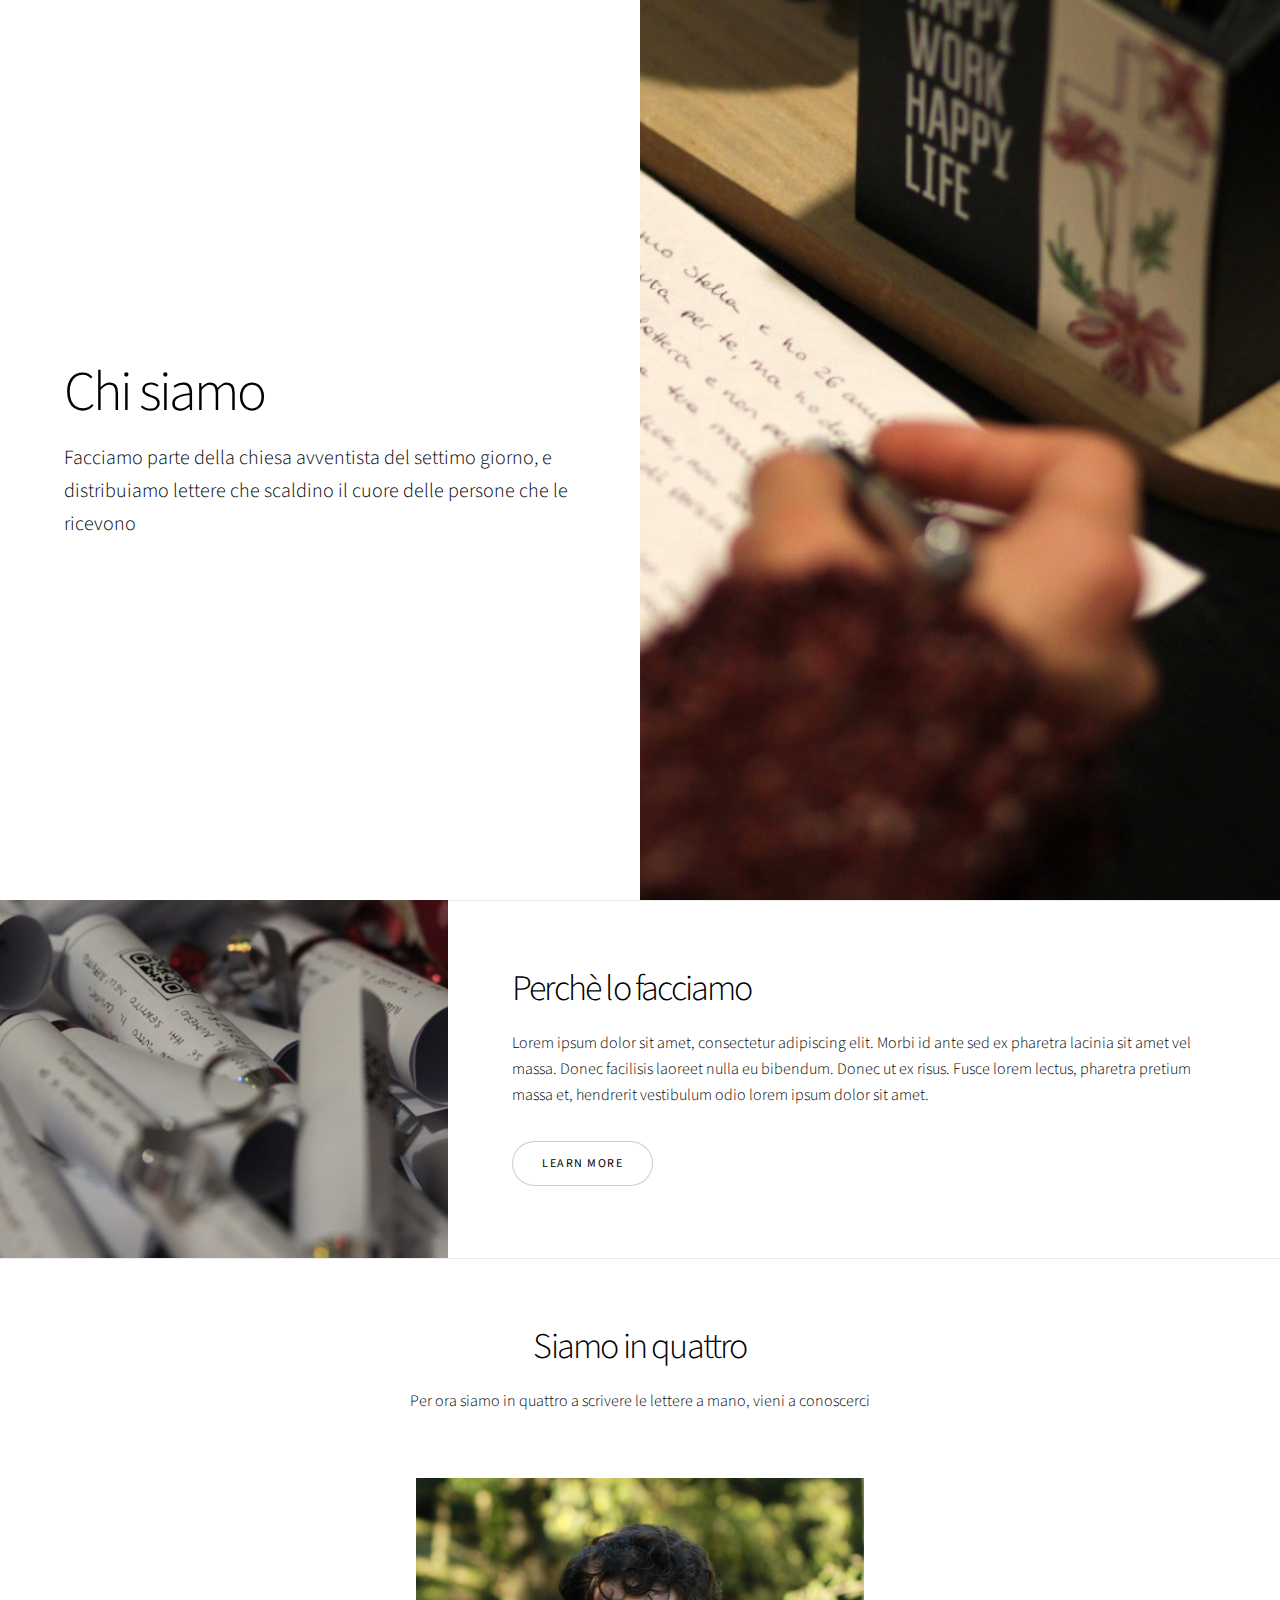
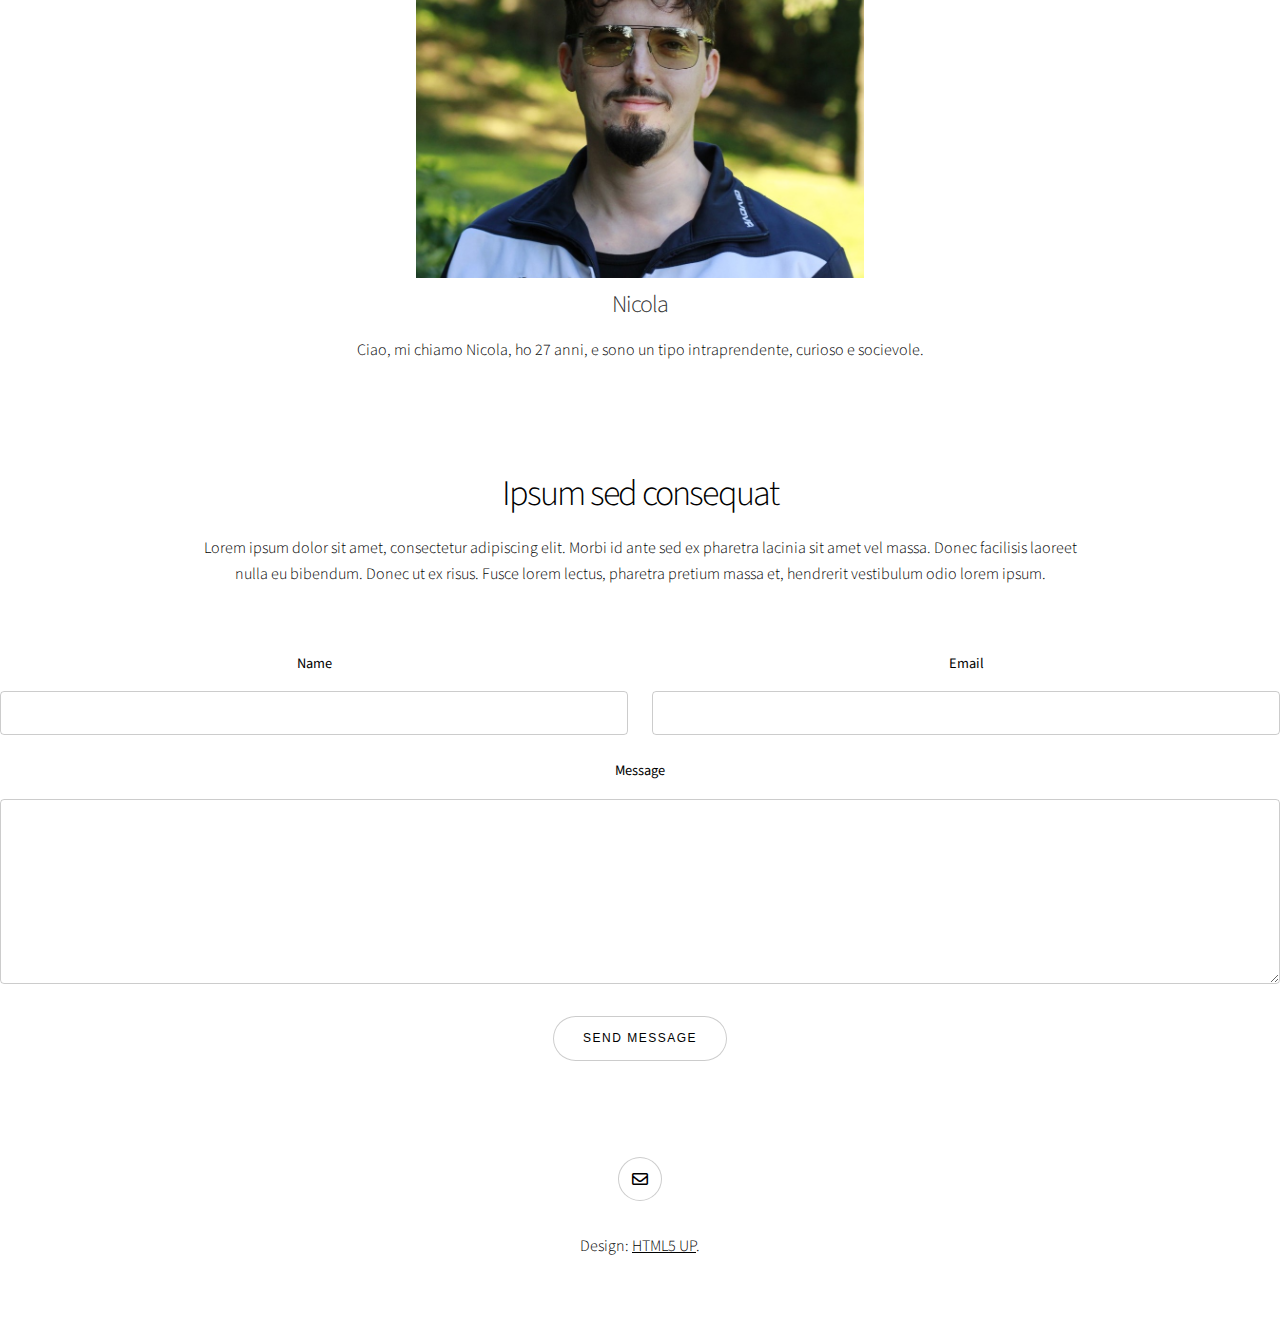
==== index.html @ 723c0fbf "Update index.html" ====
<!DOCTYPE HTML>
<!--
	Story by HTML5 UP
	html5up.net | @ajlkn
	Free for personal and commercial use under the CCA 3.0 license (html5up.net/license)
-->
<html>
	<head>
		<title>Story by HTML5 UP</title>
		<meta charset="utf-8" />
		<meta name="viewport" content="width=device-width, initial-scale=1, user-scalable=no" />
		<link rel="stylesheet" href="assets/css/main.css" />
		<noscript><link rel="stylesheet" href="assets/css/noscript.css" /></noscript>
	</head>
	<body class="is-preload">

		<!-- Wrapper -->
			<div id="wrapper" class="divided">

				<!-- One -->
					<section class="banner style1 orient-left content-align-left image-position-right fullscreen onload-image-fade-in onload-content-fade-right">
						<div class="content">
							<h1>Chi siamo&nbsp;</h1>
							<p class="major">Facciamo parte della chiesa avventista del settimo giorno, e distribuiamo lettere che scaldino il&nbsp;cuore delle persone che le ricevono&nbsp; &nbsp; &nbsp;</p>
							
						</div>
						<div class="image">
							<img src="images/banner.jpg" alt="" />
						</div>
					</section>

				<!-- Two -->
					<section class="spotlight style1 orient-right content-align-left image-position-center onscroll-image-fade-in" id="first">
						<div class="content">
							<h2>Perchè lo facciamo</h2>
							<p>Lorem ipsum dolor sit amet, consectetur adipiscing elit. Morbi id ante sed ex pharetra lacinia sit amet vel massa. Donec facilisis laoreet nulla eu bibendum. Donec ut ex risus. Fusce lorem lectus, pharetra pretium massa et, hendrerit vestibulum odio lorem ipsum dolor sit amet.</p>
							<ul class="actions stacked">
								<li><a href="#" class="button">Learn More</a></li>
							</ul>
						</div>
						<div class="image">
							<img src="images/spotlight01.jpg" alt="" />
						</div>
					</section>

				
				<!-- Five -->
					<section class="wrapper style1 align-center">
						<div class="inner">
							<h2>Siamo in quattro</h2>
							<p>Per ora siamo in quattro a scrivere le lettere a mano, vieni a conoscerci </p>
						</div>

						    <!-- Stile CSS -->
    <style>
        .slide img {
    width: 35%;       /* Occupa l'intera larghezza della slide */
    height: 400px;     /* Altezza fissa per tutte le immagini */
    object-fit: cover; /* Ritaglia l'immagine mantenendo le proporzioni */
    display: block;    /* Evita spazi indesiderati */
    margin: 0 auto;    /* Centra l'immagine */
}

        .slider-container {
            width: 100%;
            overflow: hidden;
            position: relative;
        }
        

        .slider {
            display: flex;
            transition: transform 1s ease-in-out;
        }

        .slide {
            min-width: 100%;
            box-sizing: border-box;
            text-align: center;
        }

        .slide img {
            max-width: 100%;
            height: auto;
        }

        .caption {
            padding: 10px;
        }
    </style>
</head>
<body>
    <!DOCTYPE html>
    <html lang="it">
    <head>
        <meta charset="UTF-8">
        <meta name="viewport" content="width=device-width, initial-scale=1.0">
        <title>Slider con Link</title>
        <!-- Stile CSS -->
        <style>
            .slider-container {
                width: 100%;
                overflow: hidden;
                position: relative;
            }
    
            .slider {
                display: flex;
                transition: transform 1s ease-in-out;
            }
    
            .slide {
                min-width: 100%;
                box-sizing: border-box;
                text-align: center;
            }
    
            .slide img {
                width: 35%;         /* Adatta l'immagine */
                height: 400px;      /* Altezza uniforme */
                object-fit: cover;  /* Ritaglia mantenendo proporzioni */
                display: block;
                margin: 0 auto;
            }
    
            .caption {
                padding: 10px;
            }
    
            .caption h3 a {
                text-decoration: none;
                color: #333; /* Colore del testo */
                transition: color 0.3s ease;
            }
    
            .caption h3 a:hover {
                color: #007BFF; /* Colore al passaggio del mouse */
            }
        </style>
    </head>
    <body>
        <!-- Slider Section -->
        <div class="slider-container">
            <div class="slider">
                <div class="slide">
                    <img src="images/nicola.jpg" alt="Nicola" />
                    <div class="caption">
                        <h3><a href="nicola.html">Nicola</a></h3>
                        <p>Ciao, mi chiamo Nicola, ho 27 anni, e sono un tipo intraprendente, curioso e socievole.</p>
                    </div>
                </div>
                <div class="slide">
                    <img src="images/donatella.jpg" alt="Donatella" />
                    <div class="caption">
                        <h3><a href="donatella.html">Donatella</a></h3>
                        <p>Mi chiamo Donatella, mi piace leggere, scrivere poesie, aiutare le persone, ascoltare...</p>
                    </div>
                </div>
                <div class="slide">
                    <img src="images/stella.jpg" alt="Stella" />
                    <div class="caption">
                        <h3><a href="stella.html">Stella</a></h3>
                        <p>Ciao, mi chiamo Stella. Ho 26 anni e mi piace dedicare il tempo libero ad attività manuali e creative come il lavoro all’uncinetto e talvolta la pittura.</p>
                    </div>
                </div>
                <div class="slide">
                    <img src="images/orazio.jpg" alt="Orazio" />
                    <div class="caption">
                        <h3><a href="orazio.html">Orazio</a></h3>
                        <p>Ciao, mi chiamo Orazio, felicemente sposato, ho tre figli e tre adorabili nipotine, mi piace la natura, passeggiare specialmente in montagna.</p>
                    </div>
                </div>
            </div>
        </div>
    
        <!-- Script JavaScript -->
        <script>
            let currentSlide = 0;
    
            function showSlides() {
                const slides = document.querySelectorAll(".slide");
                const slider = document.querySelector(".slider");
    
                currentSlide = (currentSlide + 1) % slides.length; // Vai alla slide successiva
                slider.style.transform = `translateX(-${currentSlide * 100}%)`;
            }
    
            setInterval(showSlides, 3000); // Cambia slide ogni 3 secondi
        </script>
    </body>
    </html>
    
				<!-- Six -->
					<section class="wrapper style1 align-center">
						<div class="inner">
							<h2>Ipsum sed consequat</h2>
							<p>Lorem ipsum dolor sit amet, consectetur adipiscing elit. Morbi id ante sed ex pharetra lacinia sit amet vel massa. Donec facilisis laoreet nulla eu bibendum. Donec ut ex risus. Fusce lorem lectus, pharetra pretium massa et, hendrerit vestibulum odio lorem ipsum.</p>
						</div>
					</section>

				<form id="contactForm">
    <div class="fields">
        <div class="field half">
            <label for="name">Name</label>
            <input type="text" name="name" id="name" required />
        </div>
        <div class="field half">
            <label for="email">Email</label>
            <input type="email" name="email" id="email" required />
        </div>
        <div class="field">
            <label for="message">Message</label>
            <textarea name="message" id="message" rows="6" required></textarea>
        </div>
    </div>
    <ul class="actions special">
        <li><button type="submit" class="button">Send Message</button></li>
    </ul>
</form>

<div id="responseMessage" style="margin-top: 15px; color: green;"></div>

<script>
    document.querySelector("#contactForm").addEventListener("submit", function(event) {
        event.preventDefault();
        const formData = new FormData(event.target);
        const responseDiv = document.querySelector("#responseMessage");

        fetch("https://script.google.com/macros/s/AKfycbzU9LM7ikgCJUDWmReIJTF2JFe4tj9aMtuCaLJ2SmFWfsxw42N6Mfn-aaVcebyq4VKc/exec", {
            method: "POST",
            body: JSON.stringify({
                name: formData.get("name"),
                email: formData.get("email"),
                message: formData.get("message")
            })
        })
        .then(response => {
            if (response.ok) {
                responseDiv.textContent = "Messaggio inviato con successo!";
                responseDiv.style.color = "green";
                event.target.reset(); // Resetta il modulo
            } else {
                responseDiv.textContent = "Errore durante l'invio, riprova.";
                responseDiv.style.color = "red";
            }
        })
        .catch(() => {
            responseDiv.textContent = "Errore durante l'invio, riprova.";
            responseDiv.style.color = "red";
        });
    });
</script>


				<!-- Footer -->
					<footer class="wrapper style1 align-center">
						<div class="inner">
							<ul class="icons">
								<li><a href="mailto:lettere@scrittoperte.org" class="icon style2 fa-envelope"><span class="label">Email</span></a></li>
							</ul>
							<p>Design: <a href="https://html5up.net">HTML5 UP</a>.</p>
						</div>
					</footer>

			</div>

		<!-- Scripts -->
			<script src="assets/js/jquery.min.js"></script>
			<script src="assets/js/jquery.scrollex.min.js"></script>
			<script src="assets/js/jquery.scrolly.min.js"></script>
			<script src="assets/js/browser.min.js"></script>
			<script src="assets/js/breakpoints.min.js"></script>
			<script src="assets/js/util.js"></script>
			<script src="assets/js/main.js"></script>

	</body>
</html>
---- assets/css/main.css ----
@import url(fontawesome-all.min.css);
@import url("https://fonts.googleapis.com/css?family=Source+Sans+Pro:300,300i,400,400i");

/*
	Story by HTML5 UP
	html5up.net | @ajlkn
	Free for personal and commercial use under the CCA 3.0 license (html5up.net/license)
*/

html, body, div, span, applet, object,
iframe, h1, h2, h3, h4, h5, h6, p, blockquote,
pre, a, abbr, acronym, address, big, cite,
code, del, dfn, em, img, ins, kbd, q, s, samp,
small, strike, strong, sub, sup, tt, var, b,
u, i, center, dl, dt, dd, ol, ul, li, fieldset,
form, label, legend, table, caption, tbody,
tfoot, thead, tr, th, td, article, aside,
canvas, details, embed, figure, figcaption,
footer, header, hgroup, menu, nav, output, ruby,
section, summary, time, mark, audio, video {
	margin: 0;
	padding: 0;
	border: 0;
	font-size: 100%;
	font: inherit;
	vertical-align: baseline;}

article, aside, details, figcaption, figure,
footer, header, hgroup, menu, nav, section {
	display: block;}

body {
	line-height: 1;
}

ol, ul {
	list-style: none;
}

blockquote, q {
	quotes: none;
}

	blockquote:before, blockquote:after, q:before, q:after {
		content: '';
		content: none;
	}

table {
	border-collapse: collapse;
	border-spacing: 0;
}

body {
	-webkit-text-size-adjust: none;
}

mark {
	background-color: transparent;
	color: inherit;
}

input::-moz-focus-inner {
	border: 0;
	padding: 0;
}

input, select, textarea {
	-moz-appearance: none;
	-webkit-appearance: none;
	-ms-appearance: none;
	appearance: none;
}

/* Basic */

	@-ms-viewport {
		width: device-width;
	}

	body {
		-ms-overflow-style: scrollbar;
	}

	@media screen and (max-width: 480px) {

		html, body {
			min-width: 320px;
		}

	}

	html {
		box-sizing: border-box;
	}

	*, *:before, *:after {
		box-sizing: inherit;
	}

	body {
		background: #ffffff;
	}

		body.is-preload *, body.is-preload *:before, body.is-preload *:after {
			-moz-animation: none !important;
			-webkit-animation: none !important;
			-ms-animation: none !important;
			animation: none !important;
			-moz-transition: none !important;
			-webkit-transition: none !important;
			-ms-transition: none !important;
			transition: none !important;
		}

/* Type */

	html {
		font-size: 18pt;
	}

		@media screen and (max-width: 1680px) {

			html {
				font-size: 14pt;
			}

		}

		@media screen and (max-width: 1280px) {

			html {
				font-size: 12pt;
			}

		}

		@media screen and (max-width: 736px) {

			html {
				font-size: 11pt;
			}

		}

		@media screen and (max-width: 360px) {

			html {
				font-size: 10pt;
			}

		}

	body {
		background-color: #ffffff;
		color: #000000;
	}

	body, input, select, textarea {
		font-family: "Source Sans Pro", Helvetica, sans-serif;
		font-size: 1rem;
		font-weight: 300;
		line-height: 1.65;
	}

	a {
		-moz-transition: color 0.2s ease-in-out;
		-webkit-transition: color 0.2s ease-in-out;
		-ms-transition: color 0.2s ease-in-out;
		transition: color 0.2s ease-in-out;
		text-decoration: underline;
	}

		a:hover {
			text-decoration: none;
		}

	strong, b {
		font-weight: 400;
	}

	em, i {
		font-style: italic;
	}

	p {
		margin: 0 0 2rem 0;
	}

		p.major {
			font-size: 1.25rem;
		}

	h1, h2, h3, h4, h5, h6 {
		font-weight: 300;
		line-height: 1.375;
		letter-spacing: -0.05em;
		margin: 0 0 1rem 0;
	}

		h1 a, h2 a, h3 a, h4 a, h5 a, h6 a {
			color: inherit;
			text-decoration: none;
		}

	h1 {
		font-size: 3.5rem;
		line-height: 1.2;
	}

	h2 {
		font-size: 2.25rem;
	}

	h3 {
		font-size: 1.5rem;
	}

	h4 {
		font-size: 1.1rem;
	}

	h5 {
		font-size: 0.9rem;
	}

	h6 {
		font-size: 0.7rem;
	}

	sub {
		font-size: 0.8rem;
		position: relative;
		top: 0.5rem;
	}

	sup {
		font-size: 0.8rem;
		position: relative;
		top: -0.5rem;
	}

	blockquote {
		border-left: solid 4px;
		font-style: italic;
		margin: 0 0 2rem 0;
		padding: 0.5rem 0 0.5rem 2rem;
	}

	code {
		border-radius: 4px;
		font-family: "Courier New", monospace;
		font-size: 0.9em;
		margin: 0 0.25rem;
		padding: 0.25rem 0.325rem;
	}

	pre {
		-webkit-overflow-scrolling: touch;
		font-family: "Courier New", monospace;
		font-size: 0.9em;
		margin: 0 0 2rem 0;
	}

		pre code {
			display: block;
			line-height: 1.5;
			padding: 0.75rem 1rem;
			overflow-x: auto;
		}

	hr {
		border: 0;
		border-bottom: solid 1px;
		margin: 2.5rem 0;
	}

		hr.major {
			margin: 3.5rem 0;
		}

	.align-left {
		text-align: left;
	}

	.align-center {
		text-align: center;
	}

	.align-right {
		text-align: right;
	}

	@media screen and (max-width: 736px) {

		p.major {
			font-size: 1.1rem;
		}

		h1 {
			font-size: 2.5rem;
		}

		h2 {
			font-size: 2rem;
		}

		h3 {
			font-size: 1.25rem;
		}

		h4 {
			font-size: 1rem;
		}

	}

	input, select, textarea {
		color: #000000;
	}

	a {
		color: #000000;
	}

		a:hover {
			color: #47D3E5;
		}

	strong, b {
		color: #000000;
	}

	h1, h2, h3, h4, h5, h6 {
		color: #000000;
	}

	blockquote {
		border-left-color: rgba(0, 0, 0, 0.2);
	}

	code {
		background: rgba(0, 0, 0, 0.05);
		border-color: rgba(0, 0, 0, 0.2);
	}

	hr {
		border-bottom-color: rgba(0, 0, 0, 0.2);
	}

/* Row */

	.row {
		display: flex;
		flex-wrap: wrap;
		box-sizing: border-box;
		align-items: stretch;
	}

		.row > * {
			box-sizing: border-box;
		}

		.row.gtr-uniform > * > :last-child {
			margin-bottom: 0;
		}

		.row.aln-left {
			justify-content: flex-start;
		}

		.row.aln-center {
			justify-content: center;
		}

		.row.aln-right {
			justify-content: flex-end;
		}

		.row.aln-top {
			align-items: flex-start;
		}

		.row.aln-middle {
			align-items: center;
		}

		.row.aln-bottom {
			align-items: flex-end;
		}

		.row > .imp {
			order: -1;
		}

		.row > .col-1 {
			width: 8.33333%;
		}

		.row > .off-1 {
			margin-left: 8.33333%;
		}

		.row > .col-2 {
			width: 16.66667%;
		}

		.row > .off-2 {
			margin-left: 16.66667%;
		}

		.row > .col-3 {
			width: 25%;
		}

		.row > .off-3 {
			margin-left: 25%;
		}

		.row > .col-4 {
			width: 33.33333%;
		}

		.row > .off-4 {
			margin-left: 33.33333%;
		}

		.row > .col-5 {
			width: 41.66667%;
		}

		.row > .off-5 {
			margin-left: 41.66667%;
		}

		.row > .col-6 {
			width: 50%;
		}

		.row > .off-6 {
			margin-left: 50%;
		}

		.row > .col-7 {
			width: 58.33333%;
		}

		.row > .off-7 {
			margin-left: 58.33333%;
		}

		.row > .col-8 {
			width: 66.66667%;
		}

		.row > .off-8 {
			margin-left: 66.66667%;
		}

		.row > .col-9 {
			width: 75%;
		}

		.row > .off-9 {
			margin-left: 75%;
		}

		.row > .col-10 {
			width: 83.33333%;
		}

		.row > .off-10 {
			margin-left: 83.33333%;
		}

		.row > .col-11 {
			width: 91.66667%;
		}

		.row > .off-11 {
			margin-left: 91.66667%;
		}

		.row > .col-12 {
			width: 100%;
		}

		.row > .off-12 {
			margin-left: 100%;
		}

		.row.gtr-0 {
			margin-top: 0;
			margin-left: 0rem;
		}

			.row.gtr-0 > * {
				padding: 0 0 0 0rem;
			}

			.row.gtr-0.gtr-uniform {
				margin-top: 0rem;
			}

				.row.gtr-0.gtr-uniform > * {
					padding-top: 0rem;
				}

		.row.gtr-25 {
			margin-top: 0;
			margin-left: -0.5rem;
		}

			.row.gtr-25 > * {
				padding: 0 0 0 0.5rem;
			}

			.row.gtr-25.gtr-uniform {
				margin-top: -0.5rem;
			}

				.row.gtr-25.gtr-uniform > * {
					padding-top: 0.5rem;
				}

		.row.gtr-50 {
			margin-top: 0;
			margin-left: -1rem;
		}

			.row.gtr-50 > * {
				padding: 0 0 0 1rem;
			}

			.row.gtr-50.gtr-uniform {
				margin-top: -1rem;
			}

				.row.gtr-50.gtr-uniform > * {
					padding-top: 1rem;
				}

		.row {
			margin-top: 0;
			margin-left: -2rem;
		}

			.row > * {
				padding: 0 0 0 2rem;
			}

			.row.gtr-uniform {
				margin-top: -2rem;
			}

				.row.gtr-uniform > * {
					padding-top: 2rem;
				}

		.row.gtr-150 {
			margin-top: 0;
			margin-left: -3rem;
		}

			.row.gtr-150 > * {
				padding: 0 0 0 3rem;
			}

			.row.gtr-150.gtr-uniform {
				margin-top: -3rem;
			}

				.row.gtr-150.gtr-uniform > * {
					padding-top: 3rem;
				}

		.row.gtr-200 {
			margin-top: 0;
			margin-left: -4rem;
		}

			.row.gtr-200 > * {
				padding: 0 0 0 4rem;
			}

			.row.gtr-200.gtr-uniform {
				margin-top: -4rem;
			}

				.row.gtr-200.gtr-uniform > * {
					padding-top: 4rem;
				}

		@media screen and (max-width: 1680px) {

			.row {
				display: flex;
				flex-wrap: wrap;
				box-sizing: border-box;
				align-items: stretch;
			}

				.row > * {
					box-sizing: border-box;
				}

				.row.gtr-uniform > * > :last-child {
					margin-bottom: 0;
				}

				.row.aln-left {
					justify-content: flex-start;
				}

				.row.aln-center {
					justify-content: center;
				}

				.row.aln-right {
					justify-content: flex-end;
				}

				.row.aln-top {
					align-items: flex-start;
				}

				.row.aln-middle {
					align-items: center;
				}

				.row.aln-bottom {
					align-items: flex-end;
				}

				.row > .imp-xlarge {
					order: -1;
				}

				.row > .col-1-xlarge {
					width: 8.33333%;
				}

				.row > .off-1-xlarge {
					margin-left: 8.33333%;
				}

				.row > .col-2-xlarge {
					width: 16.66667%;
				}

				.row > .off-2-xlarge {
					margin-left: 16.66667%;
				}

				.row > .col-3-xlarge {
					width: 25%;
				}

				.row > .off-3-xlarge {
					margin-left: 25%;
				}

				.row > .col-4-xlarge {
					width: 33.33333%;
				}

				.row > .off-4-xlarge {
					margin-left: 33.33333%;
				}

				.row > .col-5-xlarge {
					width: 41.66667%;
				}

				.row > .off-5-xlarge {
					margin-left: 41.66667%;
				}

				.row > .col-6-xlarge {
					width: 50%;
				}

				.row > .off-6-xlarge {
					margin-left: 50%;
				}

				.row > .col-7-xlarge {
					width: 58.33333%;
				}

				.row > .off-7-xlarge {
					margin-left: 58.33333%;
				}

				.row > .col-8-xlarge {
					width: 66.66667%;
				}

				.row > .off-8-xlarge {
					margin-left: 66.66667%;
				}

				.row > .col-9-xlarge {
					width: 75%;
				}

				.row > .off-9-xlarge {
					margin-left: 75%;
				}

				.row > .col-10-xlarge {
					width: 83.33333%;
				}

				.row > .off-10-xlarge {
					margin-left: 83.33333%;
				}

				.row > .col-11-xlarge {
					width: 91.66667%;
				}

				.row > .off-11-xlarge {
					margin-left: 91.66667%;
				}

				.row > .col-12-xlarge {
					width: 100%;
				}

				.row > .off-12-xlarge {
					margin-left: 100%;
				}

				.row.gtr-0 {
					margin-top: 0;
					margin-left: 0rem;
				}

					.row.gtr-0 > * {
						padding: 0 0 0 0rem;
					}

					.row.gtr-0.gtr-uniform {
						margin-top: 0rem;
					}

						.row.gtr-0.gtr-uniform > * {
							padding-top: 0rem;
						}

				.row.gtr-25 {
					margin-top: 0;
					margin-left: -0.5rem;
				}

					.row.gtr-25 > * {
						padding: 0 0 0 0.5rem;
					}

					.row.gtr-25.gtr-uniform {
						margin-top: -0.5rem;
					}

						.row.gtr-25.gtr-uniform > * {
							padding-top: 0.5rem;
						}

				.row.gtr-50 {
					margin-top: 0;
					margin-left: -1rem;
				}

					.row.gtr-50 > * {
						padding: 0 0 0 1rem;
					}

					.row.gtr-50.gtr-uniform {
						margin-top: -1rem;
					}

						.row.gtr-50.gtr-uniform > * {
							padding-top: 1rem;
						}

				.row {
					margin-top: 0;
					margin-left: -2rem;
				}

					.row > * {
						padding: 0 0 0 2rem;
					}

					.row.gtr-uniform {
						margin-top: -2rem;
					}

						.row.gtr-uniform > * {
							padding-top: 2rem;
						}

				.row.gtr-150 {
					margin-top: 0;
					margin-left: -3rem;
				}

					.row.gtr-150 > * {
						padding: 0 0 0 3rem;
					}

					.row.gtr-150.gtr-uniform {
						margin-top: -3rem;
					}

						.row.gtr-150.gtr-uniform > * {
							padding-top: 3rem;
						}

				.row.gtr-200 {
					margin-top: 0;
					margin-left: -4rem;
				}

					.row.gtr-200 > * {
						padding: 0 0 0 4rem;
					}

					.row.gtr-200.gtr-uniform {
						margin-top: -4rem;
					}

						.row.gtr-200.gtr-uniform > * {
							padding-top: 4rem;
						}

		}

		@media screen and (max-width: 1280px) {

			.row {
				display: flex;
				flex-wrap: wrap;
				box-sizing: border-box;
				align-items: stretch;
			}

				.row > * {
					box-sizing: border-box;
				}

				.row.gtr-uniform > * > :last-child {
					margin-bottom: 0;
				}

				.row.aln-left {
					justify-content: flex-start;
				}

				.row.aln-center {
					justify-content: center;
				}

				.row.aln-right {
					justify-content: flex-end;
				}

				.row.aln-top {
					align-items: flex-start;
				}

				.row.aln-middle {
					align-items: center;
				}

				.row.aln-bottom {
					align-items: flex-end;
				}

				.row > .imp-large {
					order: -1;
				}

				.row > .col-1-large {
					width: 8.33333%;
				}

				.row > .off-1-large {
					margin-left: 8.33333%;
				}

				.row > .col-2-large {
					width: 16.66667%;
				}

				.row > .off-2-large {
					margin-left: 16.66667%;
				}

				.row > .col-3-large {
					width: 25%;
				}

				.row > .off-3-large {
					margin-left: 25%;
				}

				.row > .col-4-large {
					width: 33.33333%;
				}

				.row > .off-4-large {
					margin-left: 33.33333%;
				}

				.row > .col-5-large {
					width: 41.66667%;
				}

				.row > .off-5-large {
					margin-left: 41.66667%;
				}

				.row > .col-6-large {
					width: 50%;
				}

				.row > .off-6-large {
					margin-left: 50%;
				}

				.row > .col-7-large {
					width: 58.33333%;
				}

				.row > .off-7-large {
					margin-left: 58.33333%;
				}

				.row > .col-8-large {
					width: 66.66667%;
				}

				.row > .off-8-large {
					margin-left: 66.66667%;
				}

				.row > .col-9-large {
					width: 75%;
				}

				.row > .off-9-large {
					margin-left: 75%;
				}

				.row > .col-10-large {
					width: 83.33333%;
				}

				.row > .off-10-large {
					margin-left: 83.33333%;
				}

				.row > .col-11-large {
					width: 91.66667%;
				}

				.row > .off-11-large {
					margin-left: 91.66667%;
				}

				.row > .col-12-large {
					width: 100%;
				}

				.row > .off-12-large {
					margin-left: 100%;
				}

				.row.gtr-0 {
					margin-top: 0;
					margin-left: 0rem;
				}

					.row.gtr-0 > * {
						padding: 0 0 0 0rem;
					}

					.row.gtr-0.gtr-uniform {
						margin-top: 0rem;
					}

						.row.gtr-0.gtr-uniform > * {
							padding-top: 0rem;
						}

				.row.gtr-25 {
					margin-top: 0;
					margin-left: -0.5rem;
				}

					.row.gtr-25 > * {
						padding: 0 0 0 0.5rem;
					}

					.row.gtr-25.gtr-uniform {
						margin-top: -0.5rem;
					}

						.row.gtr-25.gtr-uniform > * {
							padding-top: 0.5rem;
						}

				.row.gtr-50 {
					margin-top: 0;
					margin-left: -1rem;
				}

					.row.gtr-50 > * {
						padding: 0 0 0 1rem;
					}

					.row.gtr-50.gtr-uniform {
						margin-top: -1rem;
					}

						.row.gtr-50.gtr-uniform > * {
							padding-top: 1rem;
						}

				.row {
					margin-top: 0;
					margin-left: -2rem;
				}

					.row > * {
						padding: 0 0 0 2rem;
					}

					.row.gtr-uniform {
						margin-top: -2rem;
					}

						.row.gtr-uniform > * {
							padding-top: 2rem;
						}

				.row.gtr-150 {
					margin-top: 0;
					margin-left: -3rem;
				}

					.row.gtr-150 > * {
						padding: 0 0 0 3rem;
					}

					.row.gtr-150.gtr-uniform {
						margin-top: -3rem;
					}

						.row.gtr-150.gtr-uniform > * {
							padding-top: 3rem;
						}

				.row.gtr-200 {
					margin-top: 0;
					margin-left: -4rem;
				}

					.row.gtr-200 > * {
						padding: 0 0 0 4rem;
					}

					.row.gtr-200.gtr-uniform {
						margin-top: -4rem;
					}

						.row.gtr-200.gtr-uniform > * {
							padding-top: 4rem;
						}

		}

		@media screen and (max-width: 980px) {

			.row {
				display: flex;
				flex-wrap: wrap;
				box-sizing: border-box;
				align-items: stretch;
			}

				.row > * {
					box-sizing: border-box;
				}

				.row.gtr-uniform > * > :last-child {
					margin-bottom: 0;
				}

				.row.aln-left {
					justify-content: flex-start;
				}

				.row.aln-center {
					justify-content: center;
				}

				.row.aln-right {
					justify-content: flex-end;
				}

				.row.aln-top {
					align-items: flex-start;
				}

				.row.aln-middle {
					align-items: center;
				}

				.row.aln-bottom {
					align-items: flex-end;
				}

				.row > .imp-medium {
					order: -1;
				}

				.row > .col-1-medium {
					width: 8.33333%;
				}

				.row > .off-1-medium {
					margin-left: 8.33333%;
				}

				.row > .col-2-medium {
					width: 16.66667%;
				}

				.row > .off-2-medium {
					margin-left: 16.66667%;
				}

				.row > .col-3-medium {
					width: 25%;
				}

				.row > .off-3-medium {
					margin-left: 25%;
				}

				.row > .col-4-medium {
					width: 33.33333%;
				}

				.row > .off-4-medium {
					margin-left: 33.33333%;
				}

				.row > .col-5-medium {
					width: 41.66667%;
				}

				.row > .off-5-medium {
					margin-left: 41.66667%;
				}

				.row > .col-6-medium {
					width: 50%;
				}

				.row > .off-6-medium {
					margin-left: 50%;
				}

				.row > .col-7-medium {
					width: 58.33333%;
				}

				.row > .off-7-medium {
					margin-left: 58.33333%;
				}

				.row > .col-8-medium {
					width: 66.66667%;
				}

				.row > .off-8-medium {
					margin-left: 66.66667%;
				}

				.row > .col-9-medium {
					width: 75%;
				}

				.row > .off-9-medium {
					margin-left: 75%;
				}

				.row > .col-10-medium {
					width: 83.33333%;
				}

				.row > .off-10-medium {
					margin-left: 83.33333%;
				}

				.row > .col-11-medium {
					width: 91.66667%;
				}

				.row > .off-11-medium {
					margin-left: 91.66667%;
				}

				.row > .col-12-medium {
					width: 100%;
				}

				.row > .off-12-medium {
					margin-left: 100%;
				}

				.row.gtr-0 {
					margin-top: 0;
					margin-left: 0rem;
				}

					.row.gtr-0 > * {
						padding: 0 0 0 0rem;
					}

					.row.gtr-0.gtr-uniform {
						margin-top: 0rem;
					}

						.row.gtr-0.gtr-uniform > * {
							padding-top: 0rem;
						}

				.row.gtr-25 {
					margin-top: 0;
					margin-left: -0.5rem;
				}

					.row.gtr-25 > * {
						padding: 0 0 0 0.5rem;
					}

					.row.gtr-25.gtr-uniform {
						margin-top: -0.5rem;
					}

						.row.gtr-25.gtr-uniform > * {
							padding-top: 0.5rem;
						}

				.row.gtr-50 {
					margin-top: 0;
					margin-left: -1rem;
				}

					.row.gtr-50 > * {
						padding: 0 0 0 1rem;
					}

					.row.gtr-50.gtr-uniform {
						margin-top: -1rem;
					}

						.row.gtr-50.gtr-uniform > * {
							padding-top: 1rem;
						}

				.row {
					margin-top: 0;
					margin-left: -2rem;
				}

					.row > * {
						padding: 0 0 0 2rem;
					}

					.row.gtr-uniform {
						margin-top: -2rem;
					}

						.row.gtr-uniform > * {
							padding-top: 2rem;
						}

				.row.gtr-150 {
					margin-top: 0;
					margin-left: -3rem;
				}

					.row.gtr-150 > * {
						padding: 0 0 0 3rem;
					}

					.row.gtr-150.gtr-uniform {
						margin-top: -3rem;
					}

						.row.gtr-150.gtr-uniform > * {
							padding-top: 3rem;
						}

				.row.gtr-200 {
					margin-top: 0;
					margin-left: -4rem;
				}

					.row.gtr-200 > * {
						padding: 0 0 0 4rem;
					}

					.row.gtr-200.gtr-uniform {
						margin-top: -4rem;
					}

						.row.gtr-200.gtr-uniform > * {
							padding-top: 4rem;
						}

		}

		@media screen and (max-width: 736px) {

			.row {
				display: flex;
				flex-wrap: wrap;
				box-sizing: border-box;
				align-items: stretch;
			}

				.row > * {
					box-sizing: border-box;
				}

				.row.gtr-uniform > * > :last-child {
					margin-bottom: 0;
				}

				.row.aln-left {
					justify-content: flex-start;
				}

				.row.aln-center {
					justify-content: center;
				}

				.row.aln-right {
					justify-content: flex-end;
				}

				.row.aln-top {
					align-items: flex-start;
				}

				.row.aln-middle {
					align-items: center;
				}

				.row.aln-bottom {
					align-items: flex-end;
				}

				.row > .imp-small {
					order: -1;
				}

				.row > .col-1-small {
					width: 8.33333%;
				}

				.row > .off-1-small {
					margin-left: 8.33333%;
				}

				.row > .col-2-small {
					width: 16.66667%;
				}

				.row > .off-2-small {
					margin-left: 16.66667%;
				}

				.row > .col-3-small {
					width: 25%;
				}

				.row > .off-3-small {
					margin-left: 25%;
				}

				.row > .col-4-small {
					width: 33.33333%;
				}

				.row > .off-4-small {
					margin-left: 33.33333%;
				}

				.row > .col-5-small {
					width: 41.66667%;
				}

				.row > .off-5-small {
					margin-left: 41.66667%;
				}

				.row > .col-6-small {
					width: 50%;
				}

				.row > .off-6-small {
					margin-left: 50%;
				}

				.row > .col-7-small {
					width: 58.33333%;
				}

				.row > .off-7-small {
					margin-left: 58.33333%;
				}

				.row > .col-8-small {
					width: 66.66667%;
				}

				.row > .off-8-small {
					margin-left: 66.66667%;
				}

				.row > .col-9-small {
					width: 75%;
				}

				.row > .off-9-small {
					margin-left: 75%;
				}

				.row > .col-10-small {
					width: 83.33333%;
				}

				.row > .off-10-small {
					margin-left: 83.33333%;
				}

				.row > .col-11-small {
					width: 91.66667%;
				}

				.row > .off-11-small {
					margin-left: 91.66667%;
				}

				.row > .col-12-small {
					width: 100%;
				}

				.row > .off-12-small {
					margin-left: 100%;
				}

				.row.gtr-0 {
					margin-top: 0;
					margin-left: 0rem;
				}

					.row.gtr-0 > * {
						padding: 0 0 0 0rem;
					}

					.row.gtr-0.gtr-uniform {
						margin-top: 0rem;
					}

						.row.gtr-0.gtr-uniform > * {
							padding-top: 0rem;
						}

				.row.gtr-25 {
					margin-top: 0;
					margin-left: -0.5rem;
				}

					.row.gtr-25 > * {
						padding: 0 0 0 0.5rem;
					}

					.row.gtr-25.gtr-uniform {
						margin-top: -0.5rem;
					}

						.row.gtr-25.gtr-uniform > * {
							padding-top: 0.5rem;
						}

				.row.gtr-50 {
					margin-top: 0;
					margin-left: -1rem;
				}

					.row.gtr-50 > * {
						padding: 0 0 0 1rem;
					}

					.row.gtr-50.gtr-uniform {
						margin-top: -1rem;
					}

						.row.gtr-50.gtr-uniform > * {
							padding-top: 1rem;
						}

				.row {
					margin-top: 0;
					margin-left: -2rem;
				}

					.row > * {
						padding: 0 0 0 2rem;
					}

					.row.gtr-uniform {
						margin-top: -2rem;
					}

						.row.gtr-uniform > * {
							padding-top: 2rem;
						}

				.row.gtr-150 {
					margin-top: 0;
					margin-left: -3rem;
				}

					.row.gtr-150 > * {
						padding: 0 0 0 3rem;
					}

					.row.gtr-150.gtr-uniform {
						margin-top: -3rem;
					}

						.row.gtr-150.gtr-uniform > * {
							padding-top: 3rem;
						}

				.row.gtr-200 {
					margin-top: 0;
					margin-left: -4rem;
				}

					.row.gtr-200 > * {
						padding: 0 0 0 4rem;
					}

					.row.gtr-200.gtr-uniform {
						margin-top: -4rem;
					}

						.row.gtr-200.gtr-uniform > * {
							padding-top: 4rem;
						}

		}

		@media screen and (max-width: 480px) {

			.row {
				display: flex;
				flex-wrap: wrap;
				box-sizing: border-box;
				align-items: stretch;
			}

				.row > * {
					box-sizing: border-box;
				}

				.row.gtr-uniform > * > :last-child {
					margin-bottom: 0;
				}

				.row.aln-left {
					justify-content: flex-start;
				}

				.row.aln-center {
					justify-content: center;
				}

				.row.aln-right {
					justify-content: flex-end;
				}

				.row.aln-top {
					align-items: flex-start;
				}

				.row.aln-middle {
					align-items: center;
				}

				.row.aln-bottom {
					align-items: flex-end;
				}

				.row > .imp-xsmall {
					order: -1;
				}

				.row > .col-1-xsmall {
					width: 8.33333%;
				}

				.row > .off-1-xsmall {
					margin-left: 8.33333%;
				}

				.row > .col-2-xsmall {
					width: 16.66667%;
				}

				.row > .off-2-xsmall {
					margin-left: 16.66667%;
				}

				.row > .col-3-xsmall {
					width: 25%;
				}

				.row > .off-3-xsmall {
					margin-left: 25%;
				}

				.row > .col-4-xsmall {
					width: 33.33333%;
				}

				.row > .off-4-xsmall {
					margin-left: 33.33333%;
				}

				.row > .col-5-xsmall {
					width: 41.66667%;
				}

				.row > .off-5-xsmall {
					margin-left: 41.66667%;
				}

				.row > .col-6-xsmall {
					width: 50%;
				}

				.row > .off-6-xsmall {
					margin-left: 50%;
				}

				.row > .col-7-xsmall {
					width: 58.33333%;
				}

				.row > .off-7-xsmall {
					margin-left: 58.33333%;
				}

				.row > .col-8-xsmall {
					width: 66.66667%;
				}

				.row > .off-8-xsmall {
					margin-left: 66.66667%;
				}

				.row > .col-9-xsmall {
					width: 75%;
				}

				.row > .off-9-xsmall {
					margin-left: 75%;
				}

				.row > .col-10-xsmall {
					width: 83.33333%;
				}

				.row > .off-10-xsmall {
					margin-left: 83.33333%;
				}

				.row > .col-11-xsmall {
					width: 91.66667%;
				}

				.row > .off-11-xsmall {
					margin-left: 91.66667%;
				}

				.row > .col-12-xsmall {
					width: 100%;
				}

				.row > .off-12-xsmall {
					margin-left: 100%;
				}

				.row.gtr-0 {
					margin-top: 0;
					margin-left: 0rem;
				}

					.row.gtr-0 > * {
						padding: 0 0 0 0rem;
					}

					.row.gtr-0.gtr-uniform {
						margin-top: 0rem;
					}

						.row.gtr-0.gtr-uniform > * {
							padding-top: 0rem;
						}

				.row.gtr-25 {
					margin-top: 0;
					margin-left: -0.5rem;
				}

					.row.gtr-25 > * {
						padding: 0 0 0 0.5rem;
					}

					.row.gtr-25.gtr-uniform {
						margin-top: -0.5rem;
					}

						.row.gtr-25.gtr-uniform > * {
							padding-top: 0.5rem;
						}

				.row.gtr-50 {
					margin-top: 0;
					margin-left: -1rem;
				}

					.row.gtr-50 > * {
						padding: 0 0 0 1rem;
					}

					.row.gtr-50.gtr-uniform {
						margin-top: -1rem;
					}

						.row.gtr-50.gtr-uniform > * {
							padding-top: 1rem;
						}

				.row {
					margin-top: 0;
					margin-left: -2rem;
				}

					.row > * {
						padding: 0 0 0 2rem;
					}

					.row.gtr-uniform {
						margin-top: -2rem;
					}

						.row.gtr-uniform > * {
							padding-top: 2rem;
						}

				.row.gtr-150 {
					margin-top: 0;
					margin-left: -3rem;
				}

					.row.gtr-150 > * {
						padding: 0 0 0 3rem;
					}

					.row.gtr-150.gtr-uniform {
						margin-top: -3rem;
					}

						.row.gtr-150.gtr-uniform > * {
							padding-top: 3rem;
						}

				.row.gtr-200 {
					margin-top: 0;
					margin-left: -4rem;
				}

					.row.gtr-200 > * {
						padding: 0 0 0 4rem;
					}

					.row.gtr-200.gtr-uniform {
						margin-top: -4rem;
					}

						.row.gtr-200.gtr-uniform > * {
							padding-top: 4rem;
						}

		}

		@media screen and (max-width: 360px) {

			.row {
				display: flex;
				flex-wrap: wrap;
				box-sizing: border-box;
				align-items: stretch;
			}

				.row > * {
					box-sizing: border-box;
				}

				.row.gtr-uniform > * > :last-child {
					margin-bottom: 0;
				}

				.row.aln-left {
					justify-content: flex-start;
				}

				.row.aln-center {
					justify-content: center;
				}

				.row.aln-right {
					justify-content: flex-end;
				}

				.row.aln-top {
					align-items: flex-start;
				}

				.row.aln-middle {
					align-items: center;
				}

				.row.aln-bottom {
					align-items: flex-end;
				}

				.row > .imp-xxsmall {
					order: -1;
				}

				.row > .col-1-xxsmall {
					width: 8.33333%;
				}

				.row > .off-1-xxsmall {
					margin-left: 8.33333%;
				}

				.row > .col-2-xxsmall {
					width: 16.66667%;
				}

				.row > .off-2-xxsmall {
					margin-left: 16.66667%;
				}

				.row > .col-3-xxsmall {
					width: 25%;
				}

				.row > .off-3-xxsmall {
					margin-left: 25%;
				}

				.row > .col-4-xxsmall {
					width: 33.33333%;
				}

				.row > .off-4-xxsmall {
					margin-left: 33.33333%;
				}

				.row > .col-5-xxsmall {
					width: 41.66667%;
				}

				.row > .off-5-xxsmall {
					margin-left: 41.66667%;
				}

				.row > .col-6-xxsmall {
					width: 50%;
				}

				.row > .off-6-xxsmall {
					margin-left: 50%;
				}

				.row > .col-7-xxsmall {
					width: 58.33333%;
				}

				.row > .off-7-xxsmall {
					margin-left: 58.33333%;
				}

				.row > .col-8-xxsmall {
					width: 66.66667%;
				}

				.row > .off-8-xxsmall {
					margin-left: 66.66667%;
				}

				.row > .col-9-xxsmall {
					width: 75%;
				}

				.row > .off-9-xxsmall {
					margin-left: 75%;
				}

				.row > .col-10-xxsmall {
					width: 83.33333%;
				}

				.row > .off-10-xxsmall {
					margin-left: 83.33333%;
				}

				.row > .col-11-xxsmall {
					width: 91.66667%;
				}

				.row > .off-11-xxsmall {
					margin-left: 91.66667%;
				}

				.row > .col-12-xxsmall {
					width: 100%;
				}

				.row > .off-12-xxsmall {
					margin-left: 100%;
				}

				.row.gtr-0 {
					margin-top: 0;
					margin-left: 0rem;
				}

					.row.gtr-0 > * {
						padding: 0 0 0 0rem;
					}

					.row.gtr-0.gtr-uniform {
						margin-top: 0rem;
					}

						.row.gtr-0.gtr-uniform > * {
							padding-top: 0rem;
						}

				.row.gtr-25 {
					margin-top: 0;
					margin-left: -0.5rem;
				}

					.row.gtr-25 > * {
						padding: 0 0 0 0.5rem;
					}

					.row.gtr-25.gtr-uniform {
						margin-top: -0.5rem;
					}

						.row.gtr-25.gtr-uniform > * {
							padding-top: 0.5rem;
						}

				.row.gtr-50 {
					margin-top: 0;
					margin-left: -1rem;
				}

					.row.gtr-50 > * {
						padding: 0 0 0 1rem;
					}

					.row.gtr-50.gtr-uniform {
						margin-top: -1rem;
					}

						.row.gtr-50.gtr-uniform > * {
							padding-top: 1rem;
						}

				.row {
					margin-top: 0;
					margin-left: -2rem;
				}

					.row > * {
						padding: 0 0 0 2rem;
					}

					.row.gtr-uniform {
						margin-top: -2rem;
					}

						.row.gtr-uniform > * {
							padding-top: 2rem;
						}

				.row.gtr-150 {
					margin-top: 0;
					margin-left: -3rem;
				}

					.row.gtr-150 > * {
						padding: 0 0 0 3rem;
					}

					.row.gtr-150.gtr-uniform {
						margin-top: -3rem;
					}

						.row.gtr-150.gtr-uniform > * {
							padding-top: 3rem;
						}

				.row.gtr-200 {
					margin-top: 0;
					margin-left: -4rem;
				}

					.row.gtr-200 > * {
						padding: 0 0 0 4rem;
					}

					.row.gtr-200.gtr-uniform {
						margin-top: -4rem;
					}

						.row.gtr-200.gtr-uniform > * {
							padding-top: 4rem;
						}

		}

/* Box */

	.box {
		border-radius: 4px;
		border: solid 1px;
		margin-bottom: 2rem;
		padding: 1.5rem;
	}

		.box > :last-child,
		.box > :last-child > :last-child,
		.box > :last-child > :last-child > :last-child {
			margin-bottom: 0;
		}

		.box.alt {
			border: 0;
			border-radius: 0;
			padding: 0;
		}

	.box {
		border-color: rgba(0, 0, 0, 0.2);
	}

/* Button */

	input[type="submit"],
	input[type="reset"],
	input[type="button"],
	button,
	.button {
		-moz-appearance: none;
		-webkit-appearance: none;
		-ms-appearance: none;
		appearance: none;
		-moz-transition: background-color 0.2s ease-in-out, box-shadow 0.2s ease-in-out, color 0.2s ease-in-out;
		-webkit-transition: background-color 0.2s ease-in-out, box-shadow 0.2s ease-in-out, color 0.2s ease-in-out;
		-ms-transition: background-color 0.2s ease-in-out, box-shadow 0.2s ease-in-out, color 0.2s ease-in-out;
		transition: background-color 0.2s ease-in-out, box-shadow 0.2s ease-in-out, color 0.2s ease-in-out;
		border: 0;
		cursor: pointer;
		display: inline-block;
		font-weight: 400;
		letter-spacing: 0.125em;
		text-align: center;
		text-decoration: none;
		text-transform: uppercase;
		white-space: nowrap;
		font-size: 0.75rem;
		max-width: 20rem;
		height: 3.75em;
		line-height: 3.75em;
		border-radius: 3.75em;
		padding: 0 2.5em;
		text-overflow: ellipsis;
		overflow: hidden;
	}

		input[type="submit"].icon:before,
		input[type="reset"].icon:before,
		input[type="button"].icon:before,
		button.icon:before,
		.button.icon:before {
			margin-right: 0.5rem;
		}

		input[type="submit"].fit,
		input[type="reset"].fit,
		input[type="button"].fit,
		button.fit,
		.button.fit {
			width: 100%;
		}

		input[type="submit"].small,
		input[type="reset"].small,
		input[type="button"].small,
		button.small,
		.button.small {
			font-size: 0.6rem;
			height: 3.325em;
			line-height: 3.325em;
			border-radius: 3.325em;
			padding: 0 2em;
		}

		input[type="submit"].large,
		input[type="reset"].large,
		input[type="button"].large,
		button.large,
		.button.large {
			font-size: 0.8rem;
			height: 4em;
			line-height: 4em;
			border-radius: 4em;
			padding: 0 3em;
		}

		input[type="submit"].wide,
		input[type="reset"].wide,
		input[type="button"].wide,
		button.wide,
		.button.wide {
			min-width: 14em;
		}

		input[type="submit"].disabled, input[type="submit"]:disabled,
		input[type="reset"].disabled,
		input[type="reset"]:disabled,
		input[type="button"].disabled,
		input[type="button"]:disabled,
		button.disabled,
		button:disabled,
		.button.disabled,
		.button:disabled {
			pointer-events: none;
			opacity: 0.25;
		}

	input[type="submit"],
	input[type="reset"],
	input[type="button"],
	button,
	.button {
		background-color: transparent;
		box-shadow: inset 0 0 0 1px rgba(0, 0, 0, 0.2);
		color: #000000 !important;
	}

		input[type="submit"]:hover,
		input[type="reset"]:hover,
		input[type="button"]:hover,
		button:hover,
		.button:hover {
			box-shadow: inset 0 0 0 1px #47D3E5;
			color: #47D3E5 !important;
		}

		input[type="submit"]:active,
		input[type="reset"]:active,
		input[type="button"]:active,
		button:active,
		.button:active {
			background-color: rgba(71, 211, 229, 0.2);
			box-shadow: inset 0 0 0 1px #47D3E5;
			color: #47D3E5 !important;
		}

		input[type="submit"].primary,
		input[type="reset"].primary,
		input[type="button"].primary,
		button.primary,
		.button.primary {
			background-color: #000000;
			box-shadow: none;
			color: #ffffff !important;
		}

			input[type="submit"].primary:hover,
			input[type="reset"].primary:hover,
			input[type="button"].primary:hover,
			button.primary:hover,
			.button.primary:hover {
				background-color: #47D3E5;
			}

			input[type="submit"].primary:active,
			input[type="reset"].primary:active,
			input[type="button"].primary:active,
			button.primary:active,
			.button.primary:active {
				background-color: #1ebdd1;
			}

/* Form */

	form {
		margin: 0 0 2rem 0;
	}

		form > :last-child {
			margin-bottom: 0;
		}

		form > .fields {
			display: -moz-flex;
			display: -webkit-flex;
			display: -ms-flex;
			display: flex;
			-moz-flex-wrap: wrap;
			-webkit-flex-wrap: wrap;
			-ms-flex-wrap: wrap;
			flex-wrap: wrap;
			width: calc(100% + 3rem);
			margin: -1.5rem 0 2rem -1.5rem;
		}

			form > .fields > .field {
				-moz-flex-grow: 0;
				-webkit-flex-grow: 0;
				-ms-flex-grow: 0;
				flex-grow: 0;
				-moz-flex-shrink: 0;
				-webkit-flex-shrink: 0;
				-ms-flex-shrink: 0;
				flex-shrink: 0;
				padding: 1.5rem 0 0 1.5rem;
				width: calc(100% - 1.5rem);
			}

				form > .fields > .field.half {
					width: calc(50% - 0.75rem);
				}

				form > .fields > .field.third {
					width: calc(100%/3 - 0.5rem);
				}

				form > .fields > .field.quarter {
					width: calc(25% - 0.375rem);
				}

		@media screen and (max-width: 480px) {

			form > .fields {
				width: calc(100% + 3rem);
				margin: -1.5rem 0 2rem -1.5rem;
			}

				form > .fields > .field {
					padding: 1.5rem 0 0 1.5rem;
					width: calc(100% - 1.5rem);
				}

					form > .fields > .field.half {
						width: calc(100% - 1.5rem);
					}

					form > .fields > .field.third {
						width: calc(100% - 1.5rem);
					}

					form > .fields > .field.quarter {
						width: calc(100% - 1.5rem);
					}

		}

	label {
		display: block;
		font-size: 0.9rem;
		font-weight: 400;
		margin: 0 0 1rem 0;
	}

	input[type="text"],
	input[type="password"],
	input[type="email"],
	input[type="tel"],
	input[type="search"],
	input[type="url"],
	select,
	textarea {
		-moz-appearance: none;
		-webkit-appearance: none;
		-ms-appearance: none;
		appearance: none;
		background-color: transparent;
		border-radius: 4px;
		border: none;
		border: solid 1px;
		color: inherit;
		display: block;
		outline: 0;
		padding: 0 0.825rem;
		text-decoration: none;
		width: 100%;
	}

		input[type="text"]:invalid,
		input[type="password"]:invalid,
		input[type="email"]:invalid,
		input[type="tel"]:invalid,
		input[type="search"]:invalid,
		input[type="url"]:invalid,
		select:invalid,
		textarea:invalid {
			box-shadow: none;
		}

	select {
		background-size: 1.25rem;
		background-repeat: no-repeat;
		background-position: calc(100% - 1rem) center;
		height: 2.75rem;
		padding-right: 2.75rem;
		text-overflow: ellipsis;
	}

		select:focus::-ms-value {
			background-color: transparent;
		}

		select::-ms-expand {
			display: none;
		}

	input[type="text"],
	input[type="password"],
	input[type="email"],
	input[type="tel"],
	input[type="search"],
	input[type="url"],
	select {
		height: 2.75rem;
	}

	textarea {
		padding: 0.75rem 1rem;
	}

	input[type="checkbox"],
	input[type="radio"] {
		-moz-appearance: none;
		-webkit-appearance: none;
		-ms-appearance: none;
		appearance: none;
		display: block;
		float: left;
		margin-right: -2rem;
		opacity: 0;
		width: 1rem;
		z-index: -1;
	}

		input[type="checkbox"] + label,
		input[type="radio"] + label {
			text-decoration: none;
			-moz-user-select: none;
			-webkit-user-select: none;
			-ms-user-select: none;
			user-select: none;
			cursor: pointer;
			display: inline-block;
			font-size: 1rem;
			font-weight: 300;
			padding-left: 2.4rem;
			padding-right: 0.75rem;
			position: relative;
			margin-bottom: 0;
		}

			input[type="checkbox"] + label:before,
			input[type="radio"] + label:before {
				-moz-osx-font-smoothing: grayscale;
				-webkit-font-smoothing: antialiased;
				display: inline-block;
				font-style: normal;
				font-variant: normal;
				text-rendering: auto;
				line-height: 1;
				text-transform: none !important;
				font-family: 'Font Awesome 5 Free';
				font-weight: 900;
			}

			input[type="checkbox"] + label:before,
			input[type="radio"] + label:before {
				border-radius: 4px;
				border: solid 1px;
				content: '';
				display: inline-block;
				font-size: 0.8rem;
				height: 1.65rem;
				left: 0;
				line-height: 1.65rem;
				position: absolute;
				text-align: center;
				top: 0;
				width: 1.65rem;
			}

		input[type="checkbox"]:checked + label:before,
		input[type="radio"]:checked + label:before {
			content: '\f00c';
		}

	input[type="checkbox"] + label:before {
		border-radius: 4px;
	}

	input[type="radio"] + label:before {
		border-radius: 100%;
	}

	::-webkit-input-placeholder {
		opacity: 1.0;
	}

	:-moz-placeholder {
		opacity: 1.0;
	}

	::-moz-placeholder {
		opacity: 1.0;
	}

	:-ms-input-placeholder {
		opacity: 1.0;
	}

	label {
		color: #000000;
	}

	input[type="text"],
	input[type="password"],
	input[type="email"],
	input[type="tel"],
	input[type="search"],
	input[type="url"],
	select,
	textarea {
		border-color: rgba(0, 0, 0, 0.2);
	}

		input[type="text"]:focus,
		input[type="password"]:focus,
		input[type="email"]:focus,
		input[type="tel"]:focus,
		input[type="search"]:focus,
		input[type="url"]:focus,
		select:focus,
		textarea:focus {
			border-color: #47D3E5;
			box-shadow: 0 0 0 1px #47D3E5;
		}

	select {
		background-image: url("data:image/svg+xml;charset=utf8,%3Csvg xmlns='http://www.w3.org/2000/svg' width='40' height='40' preserveAspectRatio='none' viewBox='0 0 40 40'%3E%3Cpath d='M9.4,12.3l10.4,10.4l10.4-10.4c0.2-0.2,0.5-0.4,0.9-0.4c0.3,0,0.6,0.1,0.9,0.4l3.3,3.3c0.2,0.2,0.4,0.5,0.4,0.9 c0,0.4-0.1,0.6-0.4,0.9L20.7,31.9c-0.2,0.2-0.5,0.4-0.9,0.4c-0.3,0-0.6-0.1-0.9-0.4L4.3,17.3c-0.2-0.2-0.4-0.5-0.4-0.9 c0-0.4,0.1-0.6,0.4-0.9l3.3-3.3c0.2-0.2,0.5-0.4,0.9-0.4S9.1,12.1,9.4,12.3z' fill='rgba(0, 0, 0, 0.2)' /%3E%3C/svg%3E");
	}

		select option {
			color: #000000;
			background: #ffffff;
		}

	input[type="checkbox"] + label,
	input[type="radio"] + label {
		color: #000000;
	}

		input[type="checkbox"] + label:before,
		input[type="radio"] + label:before {
			border-color: rgba(0, 0, 0, 0.2);
		}

	input[type="checkbox"]:checked + label:before,
	input[type="radio"]:checked + label:before {
		background-color: #000000;
		border-color: #000000;
		color: #ffffff;
	}

	input[type="checkbox"]:focus + label:before,
	input[type="radio"]:focus + label:before {
		border-color: #47D3E5;
		box-shadow: 0 0 0 1px #47D3E5;
	}

	::-webkit-input-placeholder {
		color: rgba(0, 0, 0, 0.75) !important;
	}

	:-moz-placeholder {
		color: rgba(0, 0, 0, 0.75) !important;
	}

	::-moz-placeholder {
		color: rgba(0, 0, 0, 0.75) !important;
	}

	:-ms-input-placeholder {
		color: rgba(0, 0, 0, 0.75) !important;
	}

/* Icon */

	.icon {
		text-decoration: none;
		border-bottom: none;
		position: relative;
		text-align: center;
	}

		.icon:before {
			-moz-osx-font-smoothing: grayscale;
			-webkit-font-smoothing: antialiased;
			display: inline-block;
			font-style: normal;
			font-variant: normal;
			text-rendering: auto;
			line-height: 1;
			text-transform: none !important;
			font-family: 'Font Awesome 5 Free';
			font-weight: 400;
		}

		.icon > .label {
			display: none;
		}

		.icon:before {
			line-height: inherit;
		}

		.icon.solid:before {
			font-weight: 900;
		}

		.icon.brands:before {
			font-family: 'Font Awesome 5 Brands';
		}

		.icon.style2:before {
			border-radius: 2.75em;
			display: inline-block;
			height: 2.75em;
			line-height: 2.75em;
			width: 2.75em;
		}

		.icon.major {
			display: block;
			margin: 0 0 1rem 0;
		}

			.icon.major:before {
				font-size: 1.25rem;
			}

	a.icon.style2:before {
		-moz-transition: background-color 0.2s ease-in-out, box-shadow 0.2s ease-in-out, color 0.2s ease-in-out;
		-webkit-transition: background-color 0.2s ease-in-out, box-shadow 0.2s ease-in-out, color 0.2s ease-in-out;
		-ms-transition: background-color 0.2s ease-in-out, box-shadow 0.2s ease-in-out, color 0.2s ease-in-out;
		transition: background-color 0.2s ease-in-out, box-shadow 0.2s ease-in-out, color 0.2s ease-in-out;
	}

	.icon.style2:before {
		box-shadow: inset 0 0 0 1px rgba(0, 0, 0, 0.2);
	}

	a.icon.style2:hover:before {
		box-shadow: inset 0 0 0 1px #47D3E5;
		color: #47D3E5;
	}

	a.icon.style2:active:before {
		background-color: rgba(71, 211, 229, 0.1);
		box-shadow: inset 0 0 0 1px #47D3E5;
		color: #47D3E5;
	}

/* Image */

	.image {
		border: 0;
		border-radius: 4px;
		display: inline-block;
		position: relative;
	}

		.image img {
			display: block;
			border-radius: 4px;
		}

		.image.left, .image.right {
			width: 40%;
			max-width: 10rem;
		}

			.image.left img, .image.right img {
				width: 100%;
			}

		.image.left {
			float: left;
			margin: 0 1.5rem 1rem 0;
			top: 0.25rem;
		}

		.image.right {
			float: right;
			margin: 0 0 1rem 1.5rem;
			top: 0.25rem;
		}

		.image.fit {
			display: block;
			margin: 0 0 2rem 0;
			width: 100%;
		}

			.image.fit img {
				width: 100%;
			}

		.image.main {
			display: block;
			margin: 0 0 3rem 0;
			width: 100%;
		}

			.image.main img {
				width: 100%;
			}

/* List */

	ol {
		list-style: decimal;
		margin: 0 0 2rem 0;
		padding-left: 1.25rem;
	}

		ol li {
			padding-left: 0.25rem;
		}

	ul {
		list-style: disc;
		margin: 0 0 2rem 0;
		padding-left: 1rem;
	}

		ul li {
			padding-left: 0.5rem;
		}

		ul.alt {
			list-style: none;
			padding-left: 0;
		}

			ul.alt li {
				border-top: solid 1px;
				padding: 0.5rem 0;
			}

				ul.alt li:first-child {
					border-top: 0;
					padding-top: 0;
				}

	dl {
		margin: 0 0 2rem 0;
	}

		dl dt {
			display: block;
			font-weight: 400;
			margin: 0 0 1rem 0;
		}

		dl dd {
			margin-left: 2rem;
		}

		dl.style2 dt {
			width: 25%;
			float: left;
		}

		dl.style2 dd {
			width: 70%;
			float: left;
		}

		dl.style2:after {
			content: '';
			display: block;
			clear: both;
		}

	ul.alt li {
		border-top-color: rgba(0, 0, 0, 0.2);
	}

/* Actions */

	ul.actions {
		display: -moz-flex;
		display: -webkit-flex;
		display: -ms-flex;
		display: flex;
		cursor: default;
		list-style: none;
		margin-left: -1rem;
		padding-left: 0;
	}

		ul.actions li {
			padding: 0 0 0 1rem;
			vertical-align: middle;
		}

		ul.actions.special {
			-moz-justify-content: center;
			-webkit-justify-content: center;
			-ms-justify-content: center;
			justify-content: center;
			width: 100%;
			margin-left: 0;
		}

			ul.actions.special li:first-child {
				padding-left: 0;
			}

		ul.actions.stacked {
			-moz-flex-direction: column;
			-webkit-flex-direction: column;
			-ms-flex-direction: column;
			flex-direction: column;
			margin-left: 0;
		}

			ul.actions.stacked li {
				padding: 1.3rem 0 0 0;
			}

				ul.actions.stacked li:first-child {
					padding-top: 0;
				}

		ul.actions.fit {
			width: calc(100% + 1rem);
		}

			ul.actions.fit li {
				-moz-flex-grow: 1;
				-webkit-flex-grow: 1;
				-ms-flex-grow: 1;
				flex-grow: 1;
				-moz-flex-shrink: 1;
				-webkit-flex-shrink: 1;
				-ms-flex-shrink: 1;
				flex-shrink: 1;
				width: 100%;
			}

				ul.actions.fit li > * {
					width: 100%;
				}

			ul.actions.fit.stacked {
				width: 100%;
			}

		@media screen and (max-width: 480px) {

			ul.actions:not(.fixed) {
				-moz-flex-direction: column;
				-webkit-flex-direction: column;
				-ms-flex-direction: column;
				flex-direction: column;
				margin-left: 0;
				width: 100% !important;
			}

				ul.actions:not(.fixed) li {
					-moz-flex-grow: 1;
					-webkit-flex-grow: 1;
					-ms-flex-grow: 1;
					flex-grow: 1;
					-moz-flex-shrink: 1;
					-webkit-flex-shrink: 1;
					-ms-flex-shrink: 1;
					flex-shrink: 1;
					padding: 1rem 0 0 0;
					text-align: center;
					width: 100%;
				}

					ul.actions:not(.fixed) li > * {
						width: 100%;
					}

					ul.actions:not(.fixed) li:first-child {
						padding-top: 0;
					}

					ul.actions:not(.fixed) li input[type="submit"],
					ul.actions:not(.fixed) li input[type="reset"],
					ul.actions:not(.fixed) li input[type="button"],
					ul.actions:not(.fixed) li button,
					ul.actions:not(.fixed) li .button {
						width: 100%;
					}

						ul.actions:not(.fixed) li input[type="submit"].icon:before,
						ul.actions:not(.fixed) li input[type="reset"].icon:before,
						ul.actions:not(.fixed) li input[type="button"].icon:before,
						ul.actions:not(.fixed) li button.icon:before,
						ul.actions:not(.fixed) li .button.icon:before {
							margin-left: -0.5rem;
						}

		}

/* Icons */

	ul.icons {
		cursor: default;
		list-style: none;
		padding-left: 0;
	}

		ul.icons li {
			display: inline-block;
			padding: 0 0.75rem 0 0;
		}

			ul.icons li:last-child {
				padding-right: 0;
			}

/* Section/Article */

	section.special, article.special {
		text-align: center;
	}

	header p {
		position: relative;
		margin: -0.65rem 0 1.5rem 0;
		font-style: italic;
	}

	header h1 + p {
		font-size: 1.375rem;
	}

	header h2 + p {
		font-size: 1.25rem;
	}

	header h3 + p {
		font-size: 1.1rem;
	}

	header h4 + p,
	header h5 + p,
	header h6 + p {
		font-size: 0.9rem;
	}

	header p {
		color: rgba(0, 0, 0, 0.75);
	}

/* Table */

	.table-wrapper {
		-webkit-overflow-scrolling: touch;
		margin: 0 0 2rem 0;
		overflow-x: auto;
	}

		.table-wrapper > table {
			margin-bottom: 0;
		}

	table {
		margin: 0 0 2rem 0;
		width: 100%;
	}

		table tbody tr {
			border: solid 1px;
			border-left: 0;
			border-right: 0;
		}

		table td {
			padding: 0.75rem 0.75rem;
		}

		table th {
			font-size: 0.9rem;
			font-weight: 400;
			padding: 0 0.75rem 0.75rem 0.75rem;
			text-align: left;
		}

		table thead {
			border-bottom: solid 2px;
		}

		table tfoot {
			border-top: solid 2px;
		}

		table.alt {
			border-collapse: separate;
		}

			table.alt tbody tr td {
				border: solid 1px;
				border-left-width: 0;
				border-top-width: 0;
			}

				table.alt tbody tr td:first-child {
					border-left-width: 1px;
				}

			table.alt tbody tr:first-child td {
				border-top-width: 1px;
			}

			table.alt thead {
				border-bottom: 0;
			}

			table.alt tfoot {
				border-top: 0;
			}

		table.fixed {
			table-layout: fixed;
		}

	table tbody tr {
		border-color: rgba(0, 0, 0, 0.2);
	}

		table tbody tr:nth-child(2n + 1) {
			background-color: rgba(0, 0, 0, 0.05);
		}

		table tbody tr.alt {
			background-color: rgba(0, 0, 0, 0.05) !important;
		}

	table th {
		color: #000000;
	}

	table thead {
		border-bottom-color: rgba(0, 0, 0, 0.2);
	}

	table tfoot {
		border-top-color: rgba(0, 0, 0, 0.2);
	}

	table.alt tbody tr td {
		border-color: rgba(0, 0, 0, 0.2);
	}

	table.uniform tbody tr:nth-child(2n + 1) {
		background-color: transparent;
	}

/* Banner (transitions) */

	.banner.onload-content-fade-up .content {
		-moz-transition: opacity 0.75s ease-in-out, -moz-transform 0.75s ease-in-out;
		-webkit-transition: opacity 0.75s ease-in-out, -webkit-transform 0.75s ease-in-out;
		-ms-transition: opacity 0.75s ease-in-out, -ms-transform 0.75s ease-in-out;
		transition: opacity 0.75s ease-in-out, transform 0.75s ease-in-out;
	}

	body.is-preload .banner.onload-content-fade-up .content {
		-moz-transform: translateY(1rem);
		-webkit-transform: translateY(1rem);
		-ms-transform: translateY(1rem);
		transform: translateY(1rem);
		opacity: 0;
	}

	.banner.onload-content-fade-down .content {
		-moz-transition: opacity 0.75s ease-in-out, -moz-transform 0.75s ease-in-out;
		-webkit-transition: opacity 0.75s ease-in-out, -webkit-transform 0.75s ease-in-out;
		-ms-transition: opacity 0.75s ease-in-out, -ms-transform 0.75s ease-in-out;
		transition: opacity 0.75s ease-in-out, transform 0.75s ease-in-out;
	}

	body.is-preload .banner.onload-content-fade-down .content {
		-moz-transform: translateY(-1rem);
		-webkit-transform: translateY(-1rem);
		-ms-transform: translateY(-1rem);
		transform: translateY(-1rem);
		opacity: 0;
	}

	.banner.onload-content-fade-left .content {
		-moz-transition: opacity 0.75s ease-in-out, -moz-transform 0.75s ease-in-out;
		-webkit-transition: opacity 0.75s ease-in-out, -webkit-transform 0.75s ease-in-out;
		-ms-transition: opacity 0.75s ease-in-out, -ms-transform 0.75s ease-in-out;
		transition: opacity 0.75s ease-in-out, transform 0.75s ease-in-out;
	}

	body.is-preload .banner.onload-content-fade-left .content {
		-moz-transform: translateX(1rem);
		-webkit-transform: translateX(1rem);
		-ms-transform: translateX(1rem);
		transform: translateX(1rem);
		opacity: 0;
	}

	.banner.onload-content-fade-right .content {
		-moz-transition: opacity 0.75s ease-in-out, -moz-transform 0.75s ease-in-out;
		-webkit-transition: opacity 0.75s ease-in-out, -webkit-transform 0.75s ease-in-out;
		-ms-transition: opacity 0.75s ease-in-out, -ms-transform 0.75s ease-in-out;
		transition: opacity 0.75s ease-in-out, transform 0.75s ease-in-out;
	}

	body.is-preload .banner.onload-content-fade-right .content {
		-moz-transform: translateX(-1rem);
		-webkit-transform: translateX(-1rem);
		-ms-transform: translateX(-1rem);
		transform: translateX(-1rem);
		opacity: 0;
	}

	.banner.onload-content-fade-in .content {
		-moz-transition: opacity 0.75s ease-in-out;
		-webkit-transition: opacity 0.75s ease-in-out;
		-ms-transition: opacity 0.75s ease-in-out;
		transition: opacity 0.75s ease-in-out;
	}

	body.is-preload .banner.onload-content-fade-in .content {
		opacity: 0;
	}

	.banner.onload-image-fade-up .image {
		-moz-transition: opacity 0.75s ease-in-out, -moz-transform 0.75s ease-in-out;
		-webkit-transition: opacity 0.75s ease-in-out, -webkit-transform 0.75s ease-in-out;
		-ms-transition: opacity 0.75s ease-in-out, -ms-transform 0.75s ease-in-out;
		transition: opacity 0.75s ease-in-out, transform 0.75s ease-in-out;
	}

		.banner.onload-image-fade-up .image img {
			-moz-transition: opacity 0.75s ease-in-out;
			-webkit-transition: opacity 0.75s ease-in-out;
			-ms-transition: opacity 0.75s ease-in-out;
			transition: opacity 0.75s ease-in-out;
			-moz-transition-delay: 0.5625s;
			-webkit-transition-delay: 0.5625s;
			-ms-transition-delay: 0.5625s;
			transition-delay: 0.5625s;
		}

	body.is-preload .banner.onload-image-fade-up .image {
		-moz-transform: translateY(1rem);
		-webkit-transform: translateY(1rem);
		-ms-transform: translateY(1rem);
		transform: translateY(1rem);
		opacity: 0;
	}

		body.is-preload .banner.onload-image-fade-up .image img {
			opacity: 0;
		}

	.banner.onload-image-fade-down .image {
		-moz-transition: opacity 0.75s ease-in-out, -moz-transform 0.75s ease-in-out;
		-webkit-transition: opacity 0.75s ease-in-out, -webkit-transform 0.75s ease-in-out;
		-ms-transition: opacity 0.75s ease-in-out, -ms-transform 0.75s ease-in-out;
		transition: opacity 0.75s ease-in-out, transform 0.75s ease-in-out;
	}

		.banner.onload-image-fade-down .image img {
			-moz-transition: opacity 0.75s ease-in-out;
			-webkit-transition: opacity 0.75s ease-in-out;
			-ms-transition: opacity 0.75s ease-in-out;
			transition: opacity 0.75s ease-in-out;
			-moz-transition-delay: 0.5625s;
			-webkit-transition-delay: 0.5625s;
			-ms-transition-delay: 0.5625s;
			transition-delay: 0.5625s;
		}

	body.is-preload .banner.onload-image-fade-down .image {
		-moz-transform: translateY(-1rem);
		-webkit-transform: translateY(-1rem);
		-ms-transform: translateY(-1rem);
		transform: translateY(-1rem);
		opacity: 0;
	}

		body.is-preload .banner.onload-image-fade-down .image img {
			opacity: 0;
		}

	.banner.onload-image-fade-left .image {
		-moz-transition: opacity 0.75s ease-in-out, -moz-transform 0.75s ease-in-out;
		-webkit-transition: opacity 0.75s ease-in-out, -webkit-transform 0.75s ease-in-out;
		-ms-transition: opacity 0.75s ease-in-out, -ms-transform 0.75s ease-in-out;
		transition: opacity 0.75s ease-in-out, transform 0.75s ease-in-out;
	}

		.banner.onload-image-fade-left .image img {
			-moz-transition: opacity 0.75s ease-in-out;
			-webkit-transition: opacity 0.75s ease-in-out;
			-ms-transition: opacity 0.75s ease-in-out;
			transition: opacity 0.75s ease-in-out;
			-moz-transition-delay: 0.5625s;
			-webkit-transition-delay: 0.5625s;
			-ms-transition-delay: 0.5625s;
			transition-delay: 0.5625s;
		}

	body.is-preload .banner.onload-image-fade-left .image {
		-moz-transform: translateX(1rem);
		-webkit-transform: translateX(1rem);
		-ms-transform: translateX(1rem);
		transform: translateX(1rem);
		opacity: 0;
	}

		body.is-preload .banner.onload-image-fade-left .image img {
			opacity: 0;
		}

	.banner.onload-image-fade-right .image {
		-moz-transition: opacity 0.75s ease-in-out, -moz-transform 0.75s ease-in-out;
		-webkit-transition: opacity 0.75s ease-in-out, -webkit-transform 0.75s ease-in-out;
		-ms-transition: opacity 0.75s ease-in-out, -ms-transform 0.75s ease-in-out;
		transition: opacity 0.75s ease-in-out, transform 0.75s ease-in-out;
	}

		.banner.onload-image-fade-right .image img {
			-moz-transition: opacity 0.75s ease-in-out;
			-webkit-transition: opacity 0.75s ease-in-out;
			-ms-transition: opacity 0.75s ease-in-out;
			transition: opacity 0.75s ease-in-out;
			-moz-transition-delay: 0.5625s;
			-webkit-transition-delay: 0.5625s;
			-ms-transition-delay: 0.5625s;
			transition-delay: 0.5625s;
		}

	body.is-preload .banner.onload-image-fade-right .image {
		-moz-transform: translateX(-1rem);
		-webkit-transform: translateX(-1rem);
		-ms-transform: translateX(-1rem);
		transform: translateX(-1rem);
		opacity: 0;
	}

		body.is-preload .banner.onload-image-fade-right .image img {
			opacity: 0;
		}

	.banner.onload-image-fade-in .image img {
		-moz-transition: opacity 0.75s ease-in-out;
		-webkit-transition: opacity 0.75s ease-in-out;
		-ms-transition: opacity 0.75s ease-in-out;
		transition: opacity 0.75s ease-in-out;
	}

	body.is-preload .banner.onload-image-fade-in .image img {
		opacity: 0;
	}

	.banner.onscroll-content-fade-up .content {
		-moz-transition: opacity 0.75s ease-in-out, -moz-transform 0.75s ease-in-out;
		-webkit-transition: opacity 0.75s ease-in-out, -webkit-transform 0.75s ease-in-out;
		-ms-transition: opacity 0.75s ease-in-out, -ms-transform 0.75s ease-in-out;
		transition: opacity 0.75s ease-in-out, transform 0.75s ease-in-out;
	}

	.banner.onscroll-content-fade-up.is-inactive .content {
		-moz-transform: translateY(1rem);
		-webkit-transform: translateY(1rem);
		-ms-transform: translateY(1rem);
		transform: translateY(1rem);
		opacity: 0;
	}

	.banner.onscroll-content-fade-down .content {
		-moz-transition: opacity 0.75s ease-in-out, -moz-transform 0.75s ease-in-out;
		-webkit-transition: opacity 0.75s ease-in-out, -webkit-transform 0.75s ease-in-out;
		-ms-transition: opacity 0.75s ease-in-out, -ms-transform 0.75s ease-in-out;
		transition: opacity 0.75s ease-in-out, transform 0.75s ease-in-out;
	}

	.banner.onscroll-content-fade-down.is-inactive .content {
		-moz-transform: translateY(-1rem);
		-webkit-transform: translateY(-1rem);
		-ms-transform: translateY(-1rem);
		transform: translateY(-1rem);
		opacity: 0;
	}

	.banner.onscroll-content-fade-left .content {
		-moz-transition: opacity 0.75s ease-in-out, -moz-transform 0.75s ease-in-out;
		-webkit-transition: opacity 0.75s ease-in-out, -webkit-transform 0.75s ease-in-out;
		-ms-transition: opacity 0.75s ease-in-out, -ms-transform 0.75s ease-in-out;
		transition: opacity 0.75s ease-in-out, transform 0.75s ease-in-out;
	}

	.banner.onscroll-content-fade-left.is-inactive .content {
		-moz-transform: translateX(1rem);
		-webkit-transform: translateX(1rem);
		-ms-transform: translateX(1rem);
		transform: translateX(1rem);
		opacity: 0;
	}

	.banner.onscroll-content-fade-right .content {
		-moz-transition: opacity 0.75s ease-in-out, -moz-transform 0.75s ease-in-out;
		-webkit-transition: opacity 0.75s ease-in-out, -webkit-transform 0.75s ease-in-out;
		-ms-transition: opacity 0.75s ease-in-out, -ms-transform 0.75s ease-in-out;
		transition: opacity 0.75s ease-in-out, transform 0.75s ease-in-out;
	}

	.banner.onscroll-content-fade-right.is-inactive .content {
		-moz-transform: translateX(-1rem);
		-webkit-transform: translateX(-1rem);
		-ms-transform: translateX(-1rem);
		transform: translateX(-1rem);
		opacity: 0;
	}

	.banner.onscroll-content-fade-in .content {
		-moz-transition: opacity 0.75s ease-in-out;
		-webkit-transition: opacity 0.75s ease-in-out;
		-ms-transition: opacity 0.75s ease-in-out;
		transition: opacity 0.75s ease-in-out;
	}

	.banner.onscroll-content-fade-in.is-inactive .content {
		opacity: 0;
	}

	.banner.onscroll-image-fade-up .image {
		-moz-transition: opacity 0.75s ease-in-out, -moz-transform 0.75s ease-in-out;
		-webkit-transition: opacity 0.75s ease-in-out, -webkit-transform 0.75s ease-in-out;
		-ms-transition: opacity 0.75s ease-in-out, -ms-transform 0.75s ease-in-out;
		transition: opacity 0.75s ease-in-out, transform 0.75s ease-in-out;
	}

		.banner.onscroll-image-fade-up .image img {
			-moz-transition: opacity 0.75s ease-in-out;
			-webkit-transition: opacity 0.75s ease-in-out;
			-ms-transition: opacity 0.75s ease-in-out;
			transition: opacity 0.75s ease-in-out;
			-moz-transition-delay: 0.5625s;
			-webkit-transition-delay: 0.5625s;
			-ms-transition-delay: 0.5625s;
			transition-delay: 0.5625s;
		}

	.banner.onscroll-image-fade-up.is-inactive .image {
		-moz-transform: translateY(1rem);
		-webkit-transform: translateY(1rem);
		-ms-transform: translateY(1rem);
		transform: translateY(1rem);
		opacity: 0;
	}

		.banner.onscroll-image-fade-up.is-inactive .image img {
			opacity: 0;
		}

	.banner.onscroll-image-fade-down .image {
		-moz-transition: opacity 0.75s ease-in-out, -moz-transform 0.75s ease-in-out;
		-webkit-transition: opacity 0.75s ease-in-out, -webkit-transform 0.75s ease-in-out;
		-ms-transition: opacity 0.75s ease-in-out, -ms-transform 0.75s ease-in-out;
		transition: opacity 0.75s ease-in-out, transform 0.75s ease-in-out;
	}

		.banner.onscroll-image-fade-down .image img {
			-moz-transition: opacity 0.75s ease-in-out;
			-webkit-transition: opacity 0.75s ease-in-out;
			-ms-transition: opacity 0.75s ease-in-out;
			transition: opacity 0.75s ease-in-out;
			-moz-transition-delay: 0.5625s;
			-webkit-transition-delay: 0.5625s;
			-ms-transition-delay: 0.5625s;
			transition-delay: 0.5625s;
		}

	.banner.onscroll-image-fade-down.is-inactive .image {
		-moz-transform: translateY(-1rem);
		-webkit-transform: translateY(-1rem);
		-ms-transform: translateY(-1rem);
		transform: translateY(-1rem);
		opacity: 0;
	}

		.banner.onscroll-image-fade-down.is-inactive .image img {
			opacity: 0;
		}

	.banner.onscroll-image-fade-left .image {
		-moz-transition: opacity 0.75s ease-in-out, -moz-transform 0.75s ease-in-out;
		-webkit-transition: opacity 0.75s ease-in-out, -webkit-transform 0.75s ease-in-out;
		-ms-transition: opacity 0.75s ease-in-out, -ms-transform 0.75s ease-in-out;
		transition: opacity 0.75s ease-in-out, transform 0.75s ease-in-out;
	}

		.banner.onscroll-image-fade-left .image img {
			-moz-transition: opacity 0.75s ease-in-out;
			-webkit-transition: opacity 0.75s ease-in-out;
			-ms-transition: opacity 0.75s ease-in-out;
			transition: opacity 0.75s ease-in-out;
			-moz-transition-delay: 0.5625s;
			-webkit-transition-delay: 0.5625s;
			-ms-transition-delay: 0.5625s;
			transition-delay: 0.5625s;
		}

	.banner.onscroll-image-fade-left.is-inactive .image {
		-moz-transform: translateX(1rem);
		-webkit-transform: translateX(1rem);
		-ms-transform: translateX(1rem);
		transform: translateX(1rem);
		opacity: 0;
	}

		.banner.onscroll-image-fade-left.is-inactive .image img {
			opacity: 0;
		}

	.banner.onscroll-image-fade-right .image {
		-moz-transition: opacity 0.75s ease-in-out, -moz-transform 0.75s ease-in-out;
		-webkit-transition: opacity 0.75s ease-in-out, -webkit-transform 0.75s ease-in-out;
		-ms-transition: opacity 0.75s ease-in-out, -ms-transform 0.75s ease-in-out;
		transition: opacity 0.75s ease-in-out, transform 0.75s ease-in-out;
	}

		.banner.onscroll-image-fade-right .image img {
			-moz-transition: opacity 0.75s ease-in-out;
			-webkit-transition: opacity 0.75s ease-in-out;
			-ms-transition: opacity 0.75s ease-in-out;
			transition: opacity 0.75s ease-in-out;
			-moz-transition-delay: 0.5625s;
			-webkit-transition-delay: 0.5625s;
			-ms-transition-delay: 0.5625s;
			transition-delay: 0.5625s;
		}

	.banner.onscroll-image-fade-right.is-inactive .image {
		-moz-transform: translateX(-1rem);
		-webkit-transform: translateX(-1rem);
		-ms-transform: translateX(-1rem);
		transform: translateX(-1rem);
		opacity: 0;
	}

		.banner.onscroll-image-fade-right.is-inactive .image img {
			opacity: 0;
		}

	.banner.onscroll-image-fade-in .image img {
		-moz-transition: opacity 0.75s ease-in-out;
		-webkit-transition: opacity 0.75s ease-in-out;
		-ms-transition: opacity 0.75s ease-in-out;
		transition: opacity 0.75s ease-in-out;
	}

	.banner.onscroll-image-fade-in.is-inactive .image img {
		opacity: 0;
	}

/* Banner (style1) */

	.banner.style1 {
		-moz-align-items: -moz-stretch;
		-webkit-align-items: -webkit-stretch;
		-ms-align-items: -ms-stretch;
		align-items: stretch;
		display: -moz-flex;
		display: -webkit-flex;
		display: -ms-flex;
		display: flex;
		-moz-flex-direction: row;
		-webkit-flex-direction: row;
		-ms-flex-direction: row;
		flex-direction: row;
		-moz-justify-content: -moz-flex-end;
		-webkit-justify-content: -webkit-flex-end;
		-ms-justify-content: -ms-flex-end;
		justify-content: flex-end;
		position: relative;
		text-align: left;
		overflow-x: hidden;
	}

		.banner.style1 .content {
			padding: 7rem 7rem 5rem 7rem ;
			-moz-align-self: center;
			-webkit-align-self: center;
			-ms-align-self: center;
			align-self: center;
			-moz-flex-grow: 1;
			-webkit-flex-grow: 1;
			-ms-flex-grow: 1;
			flex-grow: 1;
			-moz-flex-shrink: 1;
			-webkit-flex-shrink: 1;
			-ms-flex-shrink: 1;
			flex-shrink: 1;
			width: 50%;
			max-width: 48rem;
			margin: 0 auto;
		}

		.banner.style1 .image {
			-moz-flex-grow: 0;
			-webkit-flex-grow: 0;
			-ms-flex-grow: 0;
			flex-grow: 0;
			-moz-flex-shrink: 0;
			-webkit-flex-shrink: 0;
			-ms-flex-shrink: 0;
			flex-shrink: 0;
			border-radius: 0;
			width: 50%;
		}

			.banner.style1 .image img {
				-moz-object-fit: cover;
				-webkit-object-fit: cover;
				-ms-object-fit: cover;
				object-fit: cover;
				-moz-object-position: center;
				-webkit-object-position: center;
				-ms-object-position: center;
				object-position: center;
				display: block;
				position: absolute;
				top: 0;
				left: 0;
				width: 100%;
				height: 100%;
				border-radius: 0;
			}

		@media screen and (max-width: 1680px) {

			.banner.style1 .content {
				padding: 5rem 5rem 3rem 5rem ;
			}

		}

		@media screen and (max-width: 1280px) {

			.banner.style1 .content {
				padding: 4rem 4rem 2rem 4rem ;
			}

		}

		@media screen and (max-width: 980px) {

			.banner.style1 .content {
				padding: 3.75rem 3rem 1.75rem 3rem ;
			}

		}

		@media screen and (max-width: 736px) {

			.banner.style1 .content {
				padding: 2.5rem 2rem 0.5rem 2rem ;
			}

		}

		@media screen and (orientation: portrait) {

			.banner.style1 {
				-moz-flex-direction: column-reverse;
				-webkit-flex-direction: column-reverse;
				-ms-flex-direction: column-reverse;
				flex-direction: column-reverse;
				text-align: center;
			}

				.banner.style1 .content {
					display: -moz-flex;
					display: -webkit-flex;
					display: -ms-flex;
					display: flex;
					-moz-flex-direction: column;
					-webkit-flex-direction: column;
					-ms-flex-direction: column;
					flex-direction: column;
					-moz-justify-content: center;
					-webkit-justify-content: center;
					-ms-justify-content: center;
					justify-content: center;
					width: 100%;
					max-width: 100%;
				}

				.banner.style1 .image {
					width: 100%;
					max-width: 100%;
					height: 45vh;
				}

		}

		.banner.style1.fullscreen {
			min-height: 100vh;
		}

			@media screen and (orientation: portrait) {

				.banner.style1.fullscreen .content {
					min-height: 50vh;
				}

				.banner.style1.fullscreen .image {
					height: 50vh;
				}

			}

		.banner.style1.orient-right {
			-moz-flex-direction: row-reverse;
			-webkit-flex-direction: row-reverse;
			-ms-flex-direction: row-reverse;
			flex-direction: row-reverse;
		}

			@media screen and (orientation: portrait) {

				.banner.style1.orient-right {
					-moz-flex-direction: column-reverse;
					-webkit-flex-direction: column-reverse;
					-ms-flex-direction: column-reverse;
					flex-direction: column-reverse;
				}

			}

		.banner.style1.content-align-center {
			text-align: center;
		}

		.banner.style1.content-align-right {
			text-align: right;
		}

			@media screen and (orientation: portrait) {

				.banner.style1.content-align-right {
					text-align: center;
				}

			}

		.banner.style1.image-position-left .image img {
			-moz-object-position: left;
			-webkit-object-position: left;
			-ms-object-position: left;
			object-position: left;
		}

		.banner.style1.image-position-right .image img {
			-moz-object-position: right;
			-webkit-object-position: right;
			-ms-object-position: right;
			object-position: right;
		}

/* Banner (style2) */

	.banner.style2 {
		padding: 5.25rem 5.25rem 3.25rem 5.25rem ;
		-moz-align-items: center;
		-webkit-align-items: center;
		-ms-align-items: center;
		align-items: center;
		display: -moz-flex;
		display: -webkit-flex;
		display: -ms-flex;
		display: flex;
		-moz-justify-content: center;
		-webkit-justify-content: center;
		-ms-justify-content: center;
		justify-content: center;
		background-color: inherit;
		position: relative;
		text-align: center;
		overflow-x: hidden;
	}

		.banner.style2 .content {
			padding: 5.25rem 5.25rem 3.25rem 5.25rem ;
			position: relative;
			width: 40rem;
			max-width: 100%;
			background-color: inherit;
			border-radius: 0.5rem;
			margin-bottom: 2rem;
			z-index: 1;
		}

		.banner.style2 .image {
			-moz-flex-grow: 0;
			-webkit-flex-grow: 0;
			-ms-flex-grow: 0;
			flex-grow: 0;
			-moz-flex-shrink: 0;
			-webkit-flex-shrink: 0;
			-ms-flex-shrink: 0;
			flex-shrink: 0;
			position: absolute;
			width: 100%;
			height: 100%;
			top: 0;
			left: 0;
			border-radius: 0;
		}

			.banner.style2 .image img {
				-moz-object-fit: cover;
				-webkit-object-fit: cover;
				-ms-object-fit: cover;
				object-fit: cover;
				-moz-object-position: center;
				-webkit-object-position: center;
				-ms-object-position: center;
				object-position: center;
				display: block;
				position: absolute;
				top: 0;
				left: 0;
				width: 100%;
				height: 100%;
				border-radius: 0;
			}

		@media screen and (max-width: 1680px) {

			.banner.style2 {
				padding: 3.75rem 3.75rem 1.75rem 3.75rem ;
			}

				.banner.style2 .content {
					padding: 3.75rem 3.75rem 1.75rem 3.75rem ;
				}

		}

		@media screen and (max-width: 1280px) {

			.banner.style2 {
				padding: 4rem 3rem 2rem 3rem ;
			}

				.banner.style2 .content {
					padding: 4rem 3rem 2rem 3rem ;
				}

		}

		@media screen and (max-width: 980px) {

			.banner.style2 {
				padding: 3rem 3rem 1rem 3rem ;
			}

				.banner.style2 .content {
					padding: 3.75rem 2.25rem 1.75rem 2.25rem ;
				}

		}

		@media screen and (max-width: 736px) {

			.banner.style2 {
				padding: 2rem 2rem 0.1rem 2rem ;
			}

				.banner.style2 .content {
					padding: 2.5rem 1.5rem 0.5rem 1.5rem ;
				}

		}

		.banner.style2.fullscreen {
			min-height: 100vh;
		}

		.banner.style2.orient-left {
			-moz-justify-content: -moz-flex-start;
			-webkit-justify-content: -webkit-flex-start;
			-ms-justify-content: -ms-flex-start;
			justify-content: flex-start;
			padding-left: 0;
		}

			.banner.style2.orient-left .content {
				border-top-left-radius: 0;
				border-bottom-left-radius: 0;
			}

		.banner.style2.orient-right {
			-moz-justify-content: -moz-flex-end;
			-webkit-justify-content: -webkit-flex-end;
			-ms-justify-content: -ms-flex-end;
			justify-content: flex-end;
			padding-right: 0;
		}

			.banner.style2.orient-right .content {
				border-top-right-radius: 0;
				border-bottom-right-radius: 0;
			}

		.banner.style2.content-align-left {
			text-align: left;
		}

		.banner.style2.content-align-right {
			text-align: right;
		}

		.banner.style2.image-position-left .image img {
			-moz-object-position: left;
			-webkit-object-position: left;
			-ms-object-position: left;
			object-position: left;
		}

		.banner.style2.image-position-right .image img {
			-moz-object-position: right;
			-webkit-object-position: right;
			-ms-object-position: right;
			object-position: right;
		}

/* Banner (style3) */

	.banner.style3 {
		padding: 7rem 7rem 5rem 7rem ;
		-moz-align-items: center;
		-webkit-align-items: center;
		-ms-align-items: center;
		align-items: center;
		display: -moz-flex;
		display: -webkit-flex;
		display: -ms-flex;
		display: flex;
		-moz-flex-direction: row-reverse;
		-webkit-flex-direction: row-reverse;
		-ms-flex-direction: row-reverse;
		flex-direction: row-reverse;
		-moz-justify-content: center;
		-webkit-justify-content: center;
		-ms-justify-content: center;
		justify-content: center;
		position: relative;
		text-align: left;
		overflow-x: hidden;
	}

		.banner.style3 .content {
			width: 31.5rem;
			max-width: 100%;
		}

		.banner.style3 .image {
			-moz-flex-grow: 0;
			-webkit-flex-grow: 0;
			-ms-flex-grow: 0;
			flex-grow: 0;
			-moz-flex-shrink: 0;
			-webkit-flex-shrink: 0;
			-ms-flex-shrink: 0;
			flex-shrink: 0;
			width: 21rem;
			height: 21rem;
			border-radius: 100%;
			margin: 0 3.5rem 2rem 0;
		}

			.banner.style3 .image img {
				-moz-object-fit: cover;
				-webkit-object-fit: cover;
				-ms-object-fit: cover;
				object-fit: cover;
				-moz-object-position: center;
				-webkit-object-position: center;
				-ms-object-position: center;
				object-position: center;
				display: block;
				width: 100%;
				height: 100%;
				border-radius: 100%;
			}

		@media screen and (max-width: 1680px) {

			.banner.style3 {
				padding: 5rem 5rem 3rem 5rem ;
			}

		}

		@media screen and (max-width: 1280px) {

			.banner.style3 {
				padding: 4rem 4rem 2rem 4rem ;
			}

		}

		@media screen and (max-width: 980px) {

			.banner.style3 {
				padding: 3.75rem 3rem 1.75rem 3rem ;
			}

				.banner.style3 .image {
					width: 18.375rem;
					height: 18.375rem;
				}

		}

		@media screen and (max-width: 736px) {

			.banner.style3 {
				padding: 2.5rem 2rem 0.5rem 2rem ;
				-moz-align-items: -moz-flex-start;
				-webkit-align-items: -webkit-flex-start;
				-ms-align-items: -ms-flex-start;
				align-items: flex-start;
			}

				.banner.style3 .image {
					width: 15.75rem;
					height: 15.75rem;
					margin: 0 2rem 2rem 0;
				}

		}

		@media screen and (orientation: portrait) {

			.banner.style3 {
				-moz-align-items: center;
				-webkit-align-items: center;
				-ms-align-items: center;
				align-items: center;
				-moz-flex-direction: column-reverse;
				-webkit-flex-direction: column-reverse;
				-ms-flex-direction: column-reverse;
				flex-direction: column-reverse;
				text-align: center;
			}

				.banner.style3 .content {
					width: 34rem;
					max-width: 100%;
				}

				.banner.style3 .image {
					margin-right: 0;
				}

		}

		.banner.style3.fullscreen {
			min-height: 100vh;
		}

		.banner.style3.orient-left {
			-moz-flex-direction: row;
			-webkit-flex-direction: row;
			-ms-flex-direction: row;
			flex-direction: row;
		}

			.banner.style3.orient-left .image {
				margin: 0 0 2rem 3.5rem;
			}

			@media screen and (max-width: 736px) {

				.banner.style3.orient-left .image {
					margin: 0 0 2rem 2rem;
				}

			}

			@media screen and (orientation: portrait) {

				.banner.style3.orient-left {
					-moz-flex-direction: column-reverse;
					-webkit-flex-direction: column-reverse;
					-ms-flex-direction: column-reverse;
					flex-direction: column-reverse;
				}

					.banner.style3.orient-left .image {
						margin-left: 0;
					}

			}

		.banner.style3.content-align-center {
			text-align: center;
		}

		.banner.style3.content-align-right {
			text-align: right;
		}

		.banner.style3.image-position-left .image img {
			-moz-object-position: left;
			-webkit-object-position: left;
			-ms-object-position: left;
			object-position: left;
		}

		.banner.style3.image-position-right .image img {
			-moz-object-position: right;
			-webkit-object-position: right;
			-ms-object-position: right;
			object-position: right;
		}

/* Banner (style4) */

	.banner.style4 {
		padding: 7rem 7rem 5rem 7rem ;
		-moz-align-items: center;
		-webkit-align-items: center;
		-ms-align-items: center;
		align-items: center;
		display: -moz-flex;
		display: -webkit-flex;
		display: -ms-flex;
		display: flex;
		-moz-flex-direction: row-reverse;
		-webkit-flex-direction: row-reverse;
		-ms-flex-direction: row-reverse;
		flex-direction: row-reverse;
		-moz-justify-content: center;
		-webkit-justify-content: center;
		-ms-justify-content: center;
		justify-content: center;
		position: relative;
		text-align: left;
		overflow-x: hidden;
	}

		.banner.style4 .content {
			width: 31.5rem;
			max-width: 100%;
		}

		.banner.style4 .image {
			-moz-flex-grow: 0;
			-webkit-flex-grow: 0;
			-ms-flex-grow: 0;
			flex-grow: 0;
			-moz-flex-shrink: 0;
			-webkit-flex-shrink: 0;
			-ms-flex-shrink: 0;
			flex-shrink: 0;
			border-radius: 0;
			border: solid 1px;
			width: 13rem;
			height: 23.11111rem;
			margin-top: 2.5rem;
			margin-bottom: 5rem;
			margin-right: 3.5rem;
		}

			.banner.style4 .image img {
				-moz-object-fit: cover;
				-webkit-object-fit: cover;
				-ms-object-fit: cover;
				object-fit: cover;
				-moz-object-position: center;
				-webkit-object-position: center;
				-ms-object-position: center;
				object-position: center;
				display: block;
				width: 100%;
				height: 100%;
				border-radius: 0;
			}

			.banner.style4 .image:before {
				content: '';
				display: block;
				background-position: center;
				background-repeat: no-repeat;
				border: solid 1px;
				border-bottom: 0;
			}

			.banner.style4 .image:after {
				content: '';
				display: block;
				background-position: center;
				background-repeat: no-repeat;
				border: solid 1px;
				border-top: 0;
			}

			.banner.style4 .image:before {
				height: 2.5rem;
				background-size: 64px 32px;
				margin-top: -2.5rem;
				border-radius: 1rem 1rem 0 0;
			}

			.banner.style4 .image:after {
				height: 3rem;
				background-size: 64px 32px;
				margin-bottom: -3rem;
				border-radius: 0 0 1rem 1rem;
			}

		@media screen and (max-width: 1680px) {

			.banner.style4 {
				padding: 5rem 5rem 3rem 5rem ;
			}

		}

		@media screen and (max-width: 1280px) {

			.banner.style4 {
				padding: 4rem 4rem 2rem 4rem ;
			}

		}

		@media screen and (max-width: 980px) {

			.banner.style4 {
				padding: 3.75rem 3rem 1.75rem 3rem ;
			}

				.banner.style4 .image {
					width: 11.375rem;
					height: 20.22222rem;
					margin-top: 2.1875rem;
					margin-bottom: 4.625rem;
				}

					.banner.style4 .image:before {
						height: 2.1875rem;
						background-size: 56px 28px;
						margin-top: -2.1875rem;
						border-radius: 0.875rem 0.875rem 0 0;
					}

					.banner.style4 .image:after {
						height: 2.625rem;
						background-size: 56px 28px;
						margin-bottom: -2.625rem;
						border-radius: 0 0 0.875rem 0.875rem;
					}

		}

		@media screen and (max-width: 736px) {

			.banner.style4 {
				padding: 2.5rem 2rem 0.5rem 2rem ;
				-moz-align-items: -moz-flex-start;
				-webkit-align-items: -webkit-flex-start;
				-ms-align-items: -ms-flex-start;
				align-items: flex-start;
			}

				.banner.style4 .image {
					width: 8.125rem;
					height: 14.44444rem;
					margin-top: 1.5625rem;
					margin-bottom: 3.875rem;
				}

					.banner.style4 .image:before {
						height: 1.5625rem;
						background-size: 40px 20px;
						margin-top: -1.5625rem;
						border-radius: 0.625rem 0.625rem 0 0;
					}

					.banner.style4 .image:after {
						height: 1.875rem;
						background-size: 40px 20px;
						margin-bottom: -1.875rem;
						border-radius: 0 0 0.625rem 0.625rem;
					}

		}

		@media screen and (orientation: portrait) {

			.banner.style4 {
				-moz-align-items: center;
				-webkit-align-items: center;
				-ms-align-items: center;
				align-items: center;
				-moz-flex-direction: column-reverse;
				-webkit-flex-direction: column-reverse;
				-ms-flex-direction: column-reverse;
				flex-direction: column-reverse;
				text-align: center;
			}

				.banner.style4 .content {
					width: 34rem;
					max-width: 100%;
				}

				.banner.style4 .image {
					margin-right: 0;
					margin-left: 0;
				}

		}

		.banner.style4.fullscreen {
			min-height: 100vh;
		}

		.banner.style4.orient-left {
			-moz-flex-direction: row;
			-webkit-flex-direction: row;
			-ms-flex-direction: row;
			flex-direction: row;
		}

			.banner.style4.orient-left .image {
				margin-right: 0;
				margin-left: 3.5rem;
			}

			@media screen and (orientation: portrait) {

				.banner.style4.orient-left {
					-moz-flex-direction: column-reverse;
					-webkit-flex-direction: column-reverse;
					-ms-flex-direction: column-reverse;
					flex-direction: column-reverse;
				}

					.banner.style4.orient-left .image {
						margin-right: 0;
						margin-left: 0;
					}

			}

		.banner.style4.content-align-center {
			text-align: center;
		}

		.banner.style4.content-align-right {
			text-align: right;
		}

		.banner.style4.image-position-left .image img {
			-moz-object-position: left;
			-webkit-object-position: left;
			-ms-object-position: left;
			object-position: left;
		}

		.banner.style4.image-position-right .image img {
			-moz-object-position: right;
			-webkit-object-position: right;
			-ms-object-position: right;
			object-position: right;
		}

/* Banner (style5) */

	.banner.style5 {
		padding: 7rem 7rem 5rem 7rem ;
		-moz-align-items: center;
		-webkit-align-items: center;
		-ms-align-items: center;
		align-items: center;
		display: -moz-flex;
		display: -webkit-flex;
		display: -ms-flex;
		display: flex;
		-moz-justify-content: center;
		-webkit-justify-content: center;
		-ms-justify-content: center;
		justify-content: center;
		background-color: inherit;
		position: relative;
		text-align: center;
		overflow-x: hidden;
	}

		.banner.style5 .content {
			position: relative;
			width: 40rem;
			max-width: 100%;
			margin-bottom: 2rem;
			z-index: 1;
		}

		.banner.style5 .image {
			-moz-flex-grow: 0;
			-webkit-flex-grow: 0;
			-ms-flex-grow: 0;
			flex-grow: 0;
			-moz-flex-shrink: 0;
			-webkit-flex-shrink: 0;
			-ms-flex-shrink: 0;
			flex-shrink: 0;
			position: absolute;
			width: 100%;
			height: 100%;
			top: 0;
			left: 0;
			border-radius: 0;
			opacity: 0.5;
		}

			.banner.style5 .image img {
				-moz-object-fit: cover;
				-webkit-object-fit: cover;
				-ms-object-fit: cover;
				object-fit: cover;
				-moz-object-position: center;
				-webkit-object-position: center;
				-ms-object-position: center;
				object-position: center;
				display: block;
				position: absolute;
				top: 0;
				left: 0;
				width: 100%;
				height: 100%;
				border-radius: 0;
			}

		@media screen and (max-width: 1680px) {

			.banner.style5 {
				padding: 5rem 5rem 3rem 5rem ;
			}

		}

		@media screen and (max-width: 1280px) {

			.banner.style5 {
				padding: 4rem 4rem 2rem 4rem ;
			}

		}

		@media screen and (max-width: 980px) {

			.banner.style5 {
				padding: 3.75rem 3rem 1.75rem 3rem ;
			}

		}

		@media screen and (max-width: 736px) {

			.banner.style5 {
				padding: 2.5rem 2rem 0.5rem 2rem ;
			}

		}

		.banner.style5.fullscreen {
			min-height: 100vh;
		}

		.banner.style5.content-align-left {
			text-align: left;
		}

		.banner.style5.content-align-right {
			text-align: right;
		}

		.banner.style5.image-position-left .image img {
			-moz-object-position: left;
			-webkit-object-position: left;
			-ms-object-position: left;
			object-position: left;
		}

		.banner.style5.image-position-right .image img {
			-moz-object-position: right;
			-webkit-object-position: right;
			-ms-object-position: right;
			object-position: right;
		}

	.banner .image {
		background-color: rgba(0, 0, 0, 0.125);
	}

	.banner.invert .image {
		background-color: rgba(255, 255, 255, 0.125);
	}

	.banner.style4 .image {
		border-color: rgba(0, 0, 0, 0.2);
		background-color: rgba(0, 0, 0, 0.2);
		border-width: 0;
	}

		.banner.style4 .image:before {
			background-image: url("data:image/svg+xml;charset=utf8,%3Csvg xmlns='http://www.w3.org/2000/svg' xmlns:xlink='http://www.w3.org/1999/xlink' width='64px' height='32px' viewBox='0 0 64 32' zoomAndPan='disable'%3E%3Cstyle%3Erect %7Bfill: transparent%3B stroke: rgba(0, 0, 0, 0.2)%3B stroke-width: 1px%3B %7D%3C/style%3E%3Crect rx='4' ry='4' x='11' y='12' width='42' height='8' vector-effect='non-scaling-stroke' /%3E%3C/svg%3E");
			border-color: rgba(0, 0, 0, 0.2);
			width: 100%;
		}

		.banner.style4 .image:after {
			background-image: url("data:image/svg+xml;charset=utf8,%3Csvg xmlns='http://www.w3.org/2000/svg' xmlns:xlink='http://www.w3.org/1999/xlink' width='64px' height='32px' viewBox='0 0 64 32' zoomAndPan='disable'%3E%3Cstyle%3Ecircle %7Bfill: transparent%3B stroke: rgba(0, 0, 0, 0.2)%3B stroke-width: 1px%3B %7D%3C/style%3E%3Ccircle cx='32' cy='16' r='14' vector-effect='non-scaling-stroke' /%3E%3C/svg%3E");
			border-color: rgba(0, 0, 0, 0.2);
			width: 100%;
		}

	.banner.style4.android .image:after {
		background-image: url("data:image/svg+xml;charset=utf8,%3Csvg xmlns='http://www.w3.org/2000/svg' xmlns:xlink='http://www.w3.org/1999/xlink' width='64px' height='32px' viewBox='0 0 64 32' zoomAndPan='disable'%3E%3Cstyle%3Erect %7Bfill: transparent%3B stroke: rgba(0, 0, 0, 0.2)%3B stroke-width: 1px%3B %7D%3C/style%3E%3Crect rx='4' ry='4' x='6' y='4' width='52' height='24' vector-effect='non-scaling-stroke' /%3E%3C/svg%3E");
	}

	.banner.style4.invert .image {
		border-color: white;
		background-color: white;
		border-width: 1px;
	}

		.banner.style4.invert .image:before {
			background-image: url("data:image/svg+xml;charset=utf8,%3Csvg xmlns='http://www.w3.org/2000/svg' xmlns:xlink='http://www.w3.org/1999/xlink' width='64px' height='32px' viewBox='0 0 64 32' zoomAndPan='disable'%3E%3Cstyle%3Erect %7Bfill: transparent%3B stroke: white%3B stroke-width: 1px%3B %7D%3C/style%3E%3Crect rx='4' ry='4' x='11' y='12' width='42' height='8' vector-effect='non-scaling-stroke' /%3E%3C/svg%3E");
			border-color: white;
			width: calc(100% + 2px);
			margin-left: -1px;
		}

		.banner.style4.invert .image:after {
			background-image: url("data:image/svg+xml;charset=utf8,%3Csvg xmlns='http://www.w3.org/2000/svg' xmlns:xlink='http://www.w3.org/1999/xlink' width='64px' height='32px' viewBox='0 0 64 32' zoomAndPan='disable'%3E%3Cstyle%3Ecircle %7Bfill: transparent%3B stroke: white%3B stroke-width: 1px%3B %7D%3C/style%3E%3Ccircle cx='32' cy='16' r='14' vector-effect='non-scaling-stroke' /%3E%3C/svg%3E");
			border-color: white;
			width: calc(100% + 2px);
			margin-left: -1px;
		}

	.banner.style4.invert.android .image:after {
		background-image: url("data:image/svg+xml;charset=utf8,%3Csvg xmlns='http://www.w3.org/2000/svg' xmlns:xlink='http://www.w3.org/1999/xlink' width='64px' height='32px' viewBox='0 0 64 32' zoomAndPan='disable'%3E%3Cstyle%3Erect %7Bfill: transparent%3B stroke: white%3B stroke-width: 1px%3B %7D%3C/style%3E%3Crect rx='4' ry='4' x='6' y='4' width='52' height='24' vector-effect='non-scaling-stroke' /%3E%3C/svg%3E");
	}

/* Spotlight (transitions) */

	.spotlight.onload-content-fade-up .content {
		-moz-transition: opacity 0.75s ease-in-out, -moz-transform 0.75s ease-in-out;
		-webkit-transition: opacity 0.75s ease-in-out, -webkit-transform 0.75s ease-in-out;
		-ms-transition: opacity 0.75s ease-in-out, -ms-transform 0.75s ease-in-out;
		transition: opacity 0.75s ease-in-out, transform 0.75s ease-in-out;
	}

	body.is-preload .spotlight.onload-content-fade-up .content {
		-moz-transform: translateY(1rem);
		-webkit-transform: translateY(1rem);
		-ms-transform: translateY(1rem);
		transform: translateY(1rem);
		opacity: 0;
	}

	.spotlight.onload-content-fade-down .content {
		-moz-transition: opacity 0.75s ease-in-out, -moz-transform 0.75s ease-in-out;
		-webkit-transition: opacity 0.75s ease-in-out, -webkit-transform 0.75s ease-in-out;
		-ms-transition: opacity 0.75s ease-in-out, -ms-transform 0.75s ease-in-out;
		transition: opacity 0.75s ease-in-out, transform 0.75s ease-in-out;
	}

	body.is-preload .spotlight.onload-content-fade-down .content {
		-moz-transform: translateY(-1rem);
		-webkit-transform: translateY(-1rem);
		-ms-transform: translateY(-1rem);
		transform: translateY(-1rem);
		opacity: 0;
	}

	.spotlight.onload-content-fade-left .content {
		-moz-transition: opacity 0.75s ease-in-out, -moz-transform 0.75s ease-in-out;
		-webkit-transition: opacity 0.75s ease-in-out, -webkit-transform 0.75s ease-in-out;
		-ms-transition: opacity 0.75s ease-in-out, -ms-transform 0.75s ease-in-out;
		transition: opacity 0.75s ease-in-out, transform 0.75s ease-in-out;
	}

	body.is-preload .spotlight.onload-content-fade-left .content {
		-moz-transform: translateX(1rem);
		-webkit-transform: translateX(1rem);
		-ms-transform: translateX(1rem);
		transform: translateX(1rem);
		opacity: 0;
	}

	.spotlight.onload-content-fade-right .content {
		-moz-transition: opacity 0.75s ease-in-out, -moz-transform 0.75s ease-in-out;
		-webkit-transition: opacity 0.75s ease-in-out, -webkit-transform 0.75s ease-in-out;
		-ms-transition: opacity 0.75s ease-in-out, -ms-transform 0.75s ease-in-out;
		transition: opacity 0.75s ease-in-out, transform 0.75s ease-in-out;
	}

	body.is-preload .spotlight.onload-content-fade-right .content {
		-moz-transform: translateX(-1rem);
		-webkit-transform: translateX(-1rem);
		-ms-transform: translateX(-1rem);
		transform: translateX(-1rem);
		opacity: 0;
	}

	.spotlight.onload-content-fade-in .content {
		-moz-transition: opacity 0.75s ease-in-out;
		-webkit-transition: opacity 0.75s ease-in-out;
		-ms-transition: opacity 0.75s ease-in-out;
		transition: opacity 0.75s ease-in-out;
	}

	body.is-preload .spotlight.onload-content-fade-in .content {
		opacity: 0;
	}

	.spotlight.onload-image-fade-up .image {
		-moz-transition: opacity 0.75s ease-in-out, -moz-transform 0.75s ease-in-out;
		-webkit-transition: opacity 0.75s ease-in-out, -webkit-transform 0.75s ease-in-out;
		-ms-transition: opacity 0.75s ease-in-out, -ms-transform 0.75s ease-in-out;
		transition: opacity 0.75s ease-in-out, transform 0.75s ease-in-out;
	}

		.spotlight.onload-image-fade-up .image img {
			-moz-transition: opacity 0.75s ease-in-out;
			-webkit-transition: opacity 0.75s ease-in-out;
			-ms-transition: opacity 0.75s ease-in-out;
			transition: opacity 0.75s ease-in-out;
			-moz-transition-delay: 0.5625s;
			-webkit-transition-delay: 0.5625s;
			-ms-transition-delay: 0.5625s;
			transition-delay: 0.5625s;
		}

	body.is-preload .spotlight.onload-image-fade-up .image {
		-moz-transform: translateY(1rem);
		-webkit-transform: translateY(1rem);
		-ms-transform: translateY(1rem);
		transform: translateY(1rem);
		opacity: 0;
	}

		body.is-preload .spotlight.onload-image-fade-up .image img {
			opacity: 0;
		}

	.spotlight.onload-image-fade-down .image {
		-moz-transition: opacity 0.75s ease-in-out, -moz-transform 0.75s ease-in-out;
		-webkit-transition: opacity 0.75s ease-in-out, -webkit-transform 0.75s ease-in-out;
		-ms-transition: opacity 0.75s ease-in-out, -ms-transform 0.75s ease-in-out;
		transition: opacity 0.75s ease-in-out, transform 0.75s ease-in-out;
	}

		.spotlight.onload-image-fade-down .image img {
			-moz-transition: opacity 0.75s ease-in-out;
			-webkit-transition: opacity 0.75s ease-in-out;
			-ms-transition: opacity 0.75s ease-in-out;
			transition: opacity 0.75s ease-in-out;
			-moz-transition-delay: 0.5625s;
			-webkit-transition-delay: 0.5625s;
			-ms-transition-delay: 0.5625s;
			transition-delay: 0.5625s;
		}

	body.is-preload .spotlight.onload-image-fade-down .image {
		-moz-transform: translateY(-1rem);
		-webkit-transform: translateY(-1rem);
		-ms-transform: translateY(-1rem);
		transform: translateY(-1rem);
		opacity: 0;
	}

		body.is-preload .spotlight.onload-image-fade-down .image img {
			opacity: 0;
		}

	.spotlight.onload-image-fade-left .image {
		-moz-transition: opacity 0.75s ease-in-out, -moz-transform 0.75s ease-in-out;
		-webkit-transition: opacity 0.75s ease-in-out, -webkit-transform 0.75s ease-in-out;
		-ms-transition: opacity 0.75s ease-in-out, -ms-transform 0.75s ease-in-out;
		transition: opacity 0.75s ease-in-out, transform 0.75s ease-in-out;
	}

		.spotlight.onload-image-fade-left .image img {
			-moz-transition: opacity 0.75s ease-in-out;
			-webkit-transition: opacity 0.75s ease-in-out;
			-ms-transition: opacity 0.75s ease-in-out;
			transition: opacity 0.75s ease-in-out;
			-moz-transition-delay: 0.5625s;
			-webkit-transition-delay: 0.5625s;
			-ms-transition-delay: 0.5625s;
			transition-delay: 0.5625s;
		}

	body.is-preload .spotlight.onload-image-fade-left .image {
		-moz-transform: translateX(1rem);
		-webkit-transform: translateX(1rem);
		-ms-transform: translateX(1rem);
		transform: translateX(1rem);
		opacity: 0;
	}

		body.is-preload .spotlight.onload-image-fade-left .image img {
			opacity: 0;
		}

	.spotlight.onload-image-fade-right .image {
		-moz-transition: opacity 0.75s ease-in-out, -moz-transform 0.75s ease-in-out;
		-webkit-transition: opacity 0.75s ease-in-out, -webkit-transform 0.75s ease-in-out;
		-ms-transition: opacity 0.75s ease-in-out, -ms-transform 0.75s ease-in-out;
		transition: opacity 0.75s ease-in-out, transform 0.75s ease-in-out;
	}

		.spotlight.onload-image-fade-right .image img {
			-moz-transition: opacity 0.75s ease-in-out;
			-webkit-transition: opacity 0.75s ease-in-out;
			-ms-transition: opacity 0.75s ease-in-out;
			transition: opacity 0.75s ease-in-out;
			-moz-transition-delay: 0.5625s;
			-webkit-transition-delay: 0.5625s;
			-ms-transition-delay: 0.5625s;
			transition-delay: 0.5625s;
		}

	body.is-preload .spotlight.onload-image-fade-right .image {
		-moz-transform: translateX(-1rem);
		-webkit-transform: translateX(-1rem);
		-ms-transform: translateX(-1rem);
		transform: translateX(-1rem);
		opacity: 0;
	}

		body.is-preload .spotlight.onload-image-fade-right .image img {
			opacity: 0;
		}

	.spotlight.onload-image-fade-in .image img {
		-moz-transition: opacity 0.75s ease-in-out;
		-webkit-transition: opacity 0.75s ease-in-out;
		-ms-transition: opacity 0.75s ease-in-out;
		transition: opacity 0.75s ease-in-out;
	}

	body.is-preload .spotlight.onload-image-fade-in .image img {
		opacity: 0;
	}

	.spotlight.onscroll-content-fade-up .content {
		-moz-transition: opacity 0.75s ease-in-out, -moz-transform 0.75s ease-in-out;
		-webkit-transition: opacity 0.75s ease-in-out, -webkit-transform 0.75s ease-in-out;
		-ms-transition: opacity 0.75s ease-in-out, -ms-transform 0.75s ease-in-out;
		transition: opacity 0.75s ease-in-out, transform 0.75s ease-in-out;
	}

	.spotlight.onscroll-content-fade-up.is-inactive .content {
		-moz-transform: translateY(1rem);
		-webkit-transform: translateY(1rem);
		-ms-transform: translateY(1rem);
		transform: translateY(1rem);
		opacity: 0;
	}

	.spotlight.onscroll-content-fade-down .content {
		-moz-transition: opacity 0.75s ease-in-out, -moz-transform 0.75s ease-in-out;
		-webkit-transition: opacity 0.75s ease-in-out, -webkit-transform 0.75s ease-in-out;
		-ms-transition: opacity 0.75s ease-in-out, -ms-transform 0.75s ease-in-out;
		transition: opacity 0.75s ease-in-out, transform 0.75s ease-in-out;
	}

	.spotlight.onscroll-content-fade-down.is-inactive .content {
		-moz-transform: translateY(-1rem);
		-webkit-transform: translateY(-1rem);
		-ms-transform: translateY(-1rem);
		transform: translateY(-1rem);
		opacity: 0;
	}

	.spotlight.onscroll-content-fade-left .content {
		-moz-transition: opacity 0.75s ease-in-out, -moz-transform 0.75s ease-in-out;
		-webkit-transition: opacity 0.75s ease-in-out, -webkit-transform 0.75s ease-in-out;
		-ms-transition: opacity 0.75s ease-in-out, -ms-transform 0.75s ease-in-out;
		transition: opacity 0.75s ease-in-out, transform 0.75s ease-in-out;
	}

	.spotlight.onscroll-content-fade-left.is-inactive .content {
		-moz-transform: translateX(1rem);
		-webkit-transform: translateX(1rem);
		-ms-transform: translateX(1rem);
		transform: translateX(1rem);
		opacity: 0;
	}

	.spotlight.onscroll-content-fade-right .content {
		-moz-transition: opacity 0.75s ease-in-out, -moz-transform 0.75s ease-in-out;
		-webkit-transition: opacity 0.75s ease-in-out, -webkit-transform 0.75s ease-in-out;
		-ms-transition: opacity 0.75s ease-in-out, -ms-transform 0.75s ease-in-out;
		transition: opacity 0.75s ease-in-out, transform 0.75s ease-in-out;
	}

	.spotlight.onscroll-content-fade-right.is-inactive .content {
		-moz-transform: translateX(-1rem);
		-webkit-transform: translateX(-1rem);
		-ms-transform: translateX(-1rem);
		transform: translateX(-1rem);
		opacity: 0;
	}

	.spotlight.onscroll-content-fade-in .content {
		-moz-transition: opacity 0.75s ease-in-out;
		-webkit-transition: opacity 0.75s ease-in-out;
		-ms-transition: opacity 0.75s ease-in-out;
		transition: opacity 0.75s ease-in-out;
	}

	.spotlight.onscroll-content-fade-in.is-inactive .content {
		opacity: 0;
	}

	.spotlight.onscroll-image-fade-up .image {
		-moz-transition: opacity 0.75s ease-in-out, -moz-transform 0.75s ease-in-out;
		-webkit-transition: opacity 0.75s ease-in-out, -webkit-transform 0.75s ease-in-out;
		-ms-transition: opacity 0.75s ease-in-out, -ms-transform 0.75s ease-in-out;
		transition: opacity 0.75s ease-in-out, transform 0.75s ease-in-out;
	}

		.spotlight.onscroll-image-fade-up .image img {
			-moz-transition: opacity 0.75s ease-in-out;
			-webkit-transition: opacity 0.75s ease-in-out;
			-ms-transition: opacity 0.75s ease-in-out;
			transition: opacity 0.75s ease-in-out;
			-moz-transition-delay: 0.5625s;
			-webkit-transition-delay: 0.5625s;
			-ms-transition-delay: 0.5625s;
			transition-delay: 0.5625s;
		}

	.spotlight.onscroll-image-fade-up.is-inactive .image {
		-moz-transform: translateY(1rem);
		-webkit-transform: translateY(1rem);
		-ms-transform: translateY(1rem);
		transform: translateY(1rem);
		opacity: 0;
	}

		.spotlight.onscroll-image-fade-up.is-inactive .image img {
			opacity: 0;
		}

	.spotlight.onscroll-image-fade-down .image {
		-moz-transition: opacity 0.75s ease-in-out, -moz-transform 0.75s ease-in-out;
		-webkit-transition: opacity 0.75s ease-in-out, -webkit-transform 0.75s ease-in-out;
		-ms-transition: opacity 0.75s ease-in-out, -ms-transform 0.75s ease-in-out;
		transition: opacity 0.75s ease-in-out, transform 0.75s ease-in-out;
	}

		.spotlight.onscroll-image-fade-down .image img {
			-moz-transition: opacity 0.75s ease-in-out;
			-webkit-transition: opacity 0.75s ease-in-out;
			-ms-transition: opacity 0.75s ease-in-out;
			transition: opacity 0.75s ease-in-out;
			-moz-transition-delay: 0.5625s;
			-webkit-transition-delay: 0.5625s;
			-ms-transition-delay: 0.5625s;
			transition-delay: 0.5625s;
		}

	.spotlight.onscroll-image-fade-down.is-inactive .image {
		-moz-transform: translateY(-1rem);
		-webkit-transform: translateY(-1rem);
		-ms-transform: translateY(-1rem);
		transform: translateY(-1rem);
		opacity: 0;
	}

		.spotlight.onscroll-image-fade-down.is-inactive .image img {
			opacity: 0;
		}

	.spotlight.onscroll-image-fade-left .image {
		-moz-transition: opacity 0.75s ease-in-out, -moz-transform 0.75s ease-in-out;
		-webkit-transition: opacity 0.75s ease-in-out, -webkit-transform 0.75s ease-in-out;
		-ms-transition: opacity 0.75s ease-in-out, -ms-transform 0.75s ease-in-out;
		transition: opacity 0.75s ease-in-out, transform 0.75s ease-in-out;
	}

		.spotlight.onscroll-image-fade-left .image img {
			-moz-transition: opacity 0.75s ease-in-out;
			-webkit-transition: opacity 0.75s ease-in-out;
			-ms-transition: opacity 0.75s ease-in-out;
			transition: opacity 0.75s ease-in-out;
			-moz-transition-delay: 0.5625s;
			-webkit-transition-delay: 0.5625s;
			-ms-transition-delay: 0.5625s;
			transition-delay: 0.5625s;
		}

	.spotlight.onscroll-image-fade-left.is-inactive .image {
		-moz-transform: translateX(1rem);
		-webkit-transform: translateX(1rem);
		-ms-transform: translateX(1rem);
		transform: translateX(1rem);
		opacity: 0;
	}

		.spotlight.onscroll-image-fade-left.is-inactive .image img {
			opacity: 0;
		}

	.spotlight.onscroll-image-fade-right .image {
		-moz-transition: opacity 0.75s ease-in-out, -moz-transform 0.75s ease-in-out;
		-webkit-transition: opacity 0.75s ease-in-out, -webkit-transform 0.75s ease-in-out;
		-ms-transition: opacity 0.75s ease-in-out, -ms-transform 0.75s ease-in-out;
		transition: opacity 0.75s ease-in-out, transform 0.75s ease-in-out;
	}

		.spotlight.onscroll-image-fade-right .image img {
			-moz-transition: opacity 0.75s ease-in-out;
			-webkit-transition: opacity 0.75s ease-in-out;
			-ms-transition: opacity 0.75s ease-in-out;
			transition: opacity 0.75s ease-in-out;
			-moz-transition-delay: 0.5625s;
			-webkit-transition-delay: 0.5625s;
			-ms-transition-delay: 0.5625s;
			transition-delay: 0.5625s;
		}

	.spotlight.onscroll-image-fade-right.is-inactive .image {
		-moz-transform: translateX(-1rem);
		-webkit-transform: translateX(-1rem);
		-ms-transform: translateX(-1rem);
		transform: translateX(-1rem);
		opacity: 0;
	}

		.spotlight.onscroll-image-fade-right.is-inactive .image img {
			opacity: 0;
		}

	.spotlight.onscroll-image-fade-in .image img {
		-moz-transition: opacity 0.75s ease-in-out;
		-webkit-transition: opacity 0.75s ease-in-out;
		-ms-transition: opacity 0.75s ease-in-out;
		transition: opacity 0.75s ease-in-out;
	}

	.spotlight.onscroll-image-fade-in.is-inactive .image img {
		opacity: 0;
	}

/* Spotlight (style1) */

	.spotlight.style1 {
		-moz-align-items: -moz-stretch;
		-webkit-align-items: -webkit-stretch;
		-ms-align-items: -ms-stretch;
		align-items: stretch;
		display: -moz-flex;
		display: -webkit-flex;
		display: -ms-flex;
		display: flex;
		-moz-flex-direction: row;
		-webkit-flex-direction: row;
		-ms-flex-direction: row;
		flex-direction: row;
		-moz-justify-content: -moz-flex-end;
		-webkit-justify-content: -webkit-flex-end;
		-ms-justify-content: -ms-flex-end;
		justify-content: flex-end;
		position: relative;
		overflow-x: hidden;
		text-align: left;
	}

		.spotlight.style1 .content {
			padding: 7rem 7rem 5rem 7rem ;
			-moz-align-self: center;
			-webkit-align-self: center;
			-ms-align-self: center;
			align-self: center;
			-moz-flex-grow: 1;
			-webkit-flex-grow: 1;
			-ms-flex-grow: 1;
			flex-grow: 1;
			-moz-flex-shrink: 1;
			-webkit-flex-shrink: 1;
			-ms-flex-shrink: 1;
			flex-shrink: 1;
			width: 65%;
			max-width: 64rem;
			margin: 0 auto;
		}

		.spotlight.style1 .image {
			-moz-flex-grow: 0;
			-webkit-flex-grow: 0;
			-ms-flex-grow: 0;
			flex-grow: 0;
			-moz-flex-shrink: 0;
			-webkit-flex-shrink: 0;
			-ms-flex-shrink: 0;
			flex-shrink: 0;
			width: 35%;
			min-width: 25rem;
			border-radius: 0;
		}

			.spotlight.style1 .image img {
				-moz-object-fit: cover;
				-webkit-object-fit: cover;
				-ms-object-fit: cover;
				object-fit: cover;
				-moz-object-position: center;
				-webkit-object-position: center;
				-ms-object-position: center;
				object-position: center;
				display: block;
				position: absolute;
				top: 0;
				left: 0;
				width: 100%;
				height: 100%;
				border-radius: 0;
			}

		@media screen and (max-width: 1680px) {

			.spotlight.style1 .content {
				padding: 5rem 5rem 3rem 5rem ;
			}

		}

		@media screen and (max-width: 1280px) {

			.spotlight.style1 .content {
				padding: 4rem 4rem 2rem 4rem ;
			}

		}

		@media screen and (max-width: 980px) {

			.spotlight.style1 .content {
				padding: 3.75rem 3rem 1.75rem 3rem ;
				width: 50%;
				min-width: 0;
			}

			.spotlight.style1 .image {
				width: 50%;
				min-width: 0;
			}

		}

		@media screen and (max-width: 736px) {

			.spotlight.style1 .content {
				padding: 2.5rem 2rem 0.5rem 2rem ;
			}

		}

	@media screen and (max-width: 736px) and (orientation: portrait) {

		.spotlight.style1 {
			-moz-flex-direction: column-reverse;
			-webkit-flex-direction: column-reverse;
			-ms-flex-direction: column-reverse;
			flex-direction: column-reverse;
			text-align: center !important;
		}

			.spotlight.style1 .content {
				width: 100%;
			}

			.spotlight.style1 .image {
				width: 100%;
			}

				.spotlight.style1 .image img {
					position: relative;
				}

	}

		.spotlight.style1.orient-right {
			-moz-flex-direction: row-reverse;
			-webkit-flex-direction: row-reverse;
			-ms-flex-direction: row-reverse;
			flex-direction: row-reverse;
		}

	@media screen and (max-width: 736px) and (orientation: portrait) {

		.spotlight.style1.orient-right {
			-moz-flex-direction: column-reverse;
			-webkit-flex-direction: column-reverse;
			-ms-flex-direction: column-reverse;
			flex-direction: column-reverse;
		}

	}

		.spotlight.style1.content-align-center {
			text-align: center;
		}

		.spotlight.style1.content-align-right {
			text-align: right;
		}

		.spotlight.style1.image-position-left .image img {
			-moz-object-position: left;
			-webkit-object-position: left;
			-ms-object-position: left;
			object-position: left;
		}

		.spotlight.style1.image-position-right .image img {
			-moz-object-position: right;
			-webkit-object-position: right;
			-ms-object-position: right;
			object-position: right;
		}

/* Spotlight (style2) */

	.spotlight.style2 {
		padding: 7rem 7rem 5rem 7rem ;
		-moz-align-items: center;
		-webkit-align-items: center;
		-ms-align-items: center;
		align-items: center;
		display: -moz-flex;
		display: -webkit-flex;
		display: -ms-flex;
		display: flex;
		-moz-flex-direction: row-reverse;
		-webkit-flex-direction: row-reverse;
		-ms-flex-direction: row-reverse;
		flex-direction: row-reverse;
		-moz-justify-content: center;
		-webkit-justify-content: center;
		-ms-justify-content: center;
		justify-content: center;
		position: relative;
		overflow-x: hidden;
		text-align: left;
	}

		.spotlight.style2 .content {
			width: 44.5rem;
			max-width: 100%;
		}

		.spotlight.style2 .image {
			-moz-flex-grow: 0;
			-webkit-flex-grow: 0;
			-ms-flex-grow: 0;
			flex-grow: 0;
			-moz-flex-shrink: 0;
			-webkit-flex-shrink: 0;
			-ms-flex-shrink: 0;
			flex-shrink: 0;
			width: 21rem;
			height: 21rem;
			border-radius: 100%;
			margin: 0 3.5rem 2rem 0;
		}

			.spotlight.style2 .image img {
				-moz-object-fit: cover;
				-webkit-object-fit: cover;
				-ms-object-fit: cover;
				object-fit: cover;
				-moz-object-position: center;
				-webkit-object-position: center;
				-ms-object-position: center;
				object-position: center;
				display: block;
				width: 100%;
				height: 100%;
				border-radius: 100%;
			}

		@media screen and (max-width: 1680px) {

			.spotlight.style2 {
				padding: 5rem 5rem 3rem 5rem ;
			}

		}

		@media screen and (max-width: 1280px) {

			.spotlight.style2 {
				padding: 4rem 4rem 2rem 4rem ;
			}

		}

		@media screen and (max-width: 980px) {

			.spotlight.style2 {
				padding: 3.75rem 3rem 1.75rem 3rem ;
			}

				.spotlight.style2 .image {
					width: 18.375rem;
					height: 18.375rem;
				}

		}

		@media screen and (max-width: 736px) {

			.spotlight.style2 {
				padding: 2.5rem 2rem 0.5rem 2rem ;
				-moz-align-items: -moz-flex-start;
				-webkit-align-items: -webkit-flex-start;
				-ms-align-items: -ms-flex-start;
				align-items: flex-start;
			}

				.spotlight.style2 .image {
					width: 15.75rem;
					height: 15.75rem;
					margin: 0 2rem 2rem 0;
				}

		}

		@media screen and (orientation: portrait) {

			.spotlight.style2 {
				-moz-align-items: center;
				-webkit-align-items: center;
				-ms-align-items: center;
				align-items: center;
				-moz-flex-direction: column-reverse;
				-webkit-flex-direction: column-reverse;
				-ms-flex-direction: column-reverse;
				flex-direction: column-reverse;
				text-align: center !important;
			}

				.spotlight.style2 .content {
					width: 34rem;
					max-width: 100%;
				}

				.spotlight.style2 .image {
					margin-right: 0;
				}

		}

		.spotlight.style2.orient-left {
			-moz-flex-direction: row;
			-webkit-flex-direction: row;
			-ms-flex-direction: row;
			flex-direction: row;
		}

			.spotlight.style2.orient-left .image {
				margin: 0 0 2rem 3.5rem;
			}

			@media screen and (max-width: 736px) {

				.spotlight.style2.orient-left .image {
					margin: 0 0 2rem 2rem;
				}

			}

			@media screen and (orientation: portrait) {

				.spotlight.style2.orient-left {
					-moz-flex-direction: column-reverse;
					-webkit-flex-direction: column-reverse;
					-ms-flex-direction: column-reverse;
					flex-direction: column-reverse;
				}

					.spotlight.style2.orient-left .image {
						margin-left: 0;
					}

			}

		.spotlight.style2.content-align-center {
			text-align: center;
		}

		.spotlight.style2.content-align-right {
			text-align: right;
		}

		.spotlight.style2.image-position-left .image img {
			-moz-object-position: left;
			-webkit-object-position: left;
			-ms-object-position: left;
			object-position: left;
		}

		.spotlight.style2.image-position-right .image img {
			-moz-object-position: right;
			-webkit-object-position: right;
			-ms-object-position: right;
			object-position: right;
		}

/* Spotlight (style3) */

	.spotlight.style3 {
		padding: 7rem 7rem 5rem 7rem ;
		-moz-align-items: center;
		-webkit-align-items: center;
		-ms-align-items: center;
		align-items: center;
		display: -moz-flex;
		display: -webkit-flex;
		display: -ms-flex;
		display: flex;
		-moz-flex-direction: row-reverse;
		-webkit-flex-direction: row-reverse;
		-ms-flex-direction: row-reverse;
		flex-direction: row-reverse;
		-moz-justify-content: center;
		-webkit-justify-content: center;
		-ms-justify-content: center;
		justify-content: center;
		position: relative;
		overflow-x: hidden;
		text-align: left;
	}

		.spotlight.style3 .content {
			width: 44.5rem;
			max-width: 100%;
		}

		.spotlight.style3 .image {
			-moz-flex-grow: 0;
			-webkit-flex-grow: 0;
			-ms-flex-grow: 0;
			flex-grow: 0;
			-moz-flex-shrink: 0;
			-webkit-flex-shrink: 0;
			-ms-flex-shrink: 0;
			flex-shrink: 0;
			border-radius: 0;
			border: solid 1px;
			width: 13rem;
			height: 23.11111rem;
			margin-top: 2.5rem;
			margin-bottom: 5rem;
			margin-right: 3.5rem;
		}

			.spotlight.style3 .image img {
				-moz-object-fit: cover;
				-webkit-object-fit: cover;
				-ms-object-fit: cover;
				object-fit: cover;
				-moz-object-position: center;
				-webkit-object-position: center;
				-ms-object-position: center;
				object-position: center;
				display: block;
				width: 100%;
				height: 100%;
				border-radius: 0;
			}

			.spotlight.style3 .image:before {
				content: '';
				display: block;
				background-position: center;
				background-repeat: no-repeat;
				border: solid 1px;
				border-bottom: 0;
			}

			.spotlight.style3 .image:after {
				content: '';
				display: block;
				background-position: center;
				background-repeat: no-repeat;
				border: solid 1px;
				border-top: 0;
			}

			.spotlight.style3 .image:before {
				height: 2.5rem;
				background-size: 64px 32px;
				margin-top: -2.5rem;
				border-radius: 1rem 1rem 0 0;
			}

			.spotlight.style3 .image:after {
				height: 3rem;
				background-size: 64px 32px;
				margin-bottom: -3rem;
				border-radius: 0 0 1rem 1rem;
			}

		@media screen and (max-width: 1680px) {

			.spotlight.style3 {
				padding: 5rem 5rem 3rem 5rem ;
			}

		}

		@media screen and (max-width: 1280px) {

			.spotlight.style3 {
				padding: 4rem 4rem 2rem 4rem ;
			}

		}

		@media screen and (max-width: 980px) {

			.spotlight.style3 {
				padding: 3.75rem 3rem 1.75rem 3rem ;
			}

				.spotlight.style3 .image {
					width: 11.375rem;
					height: 20.22222rem;
					margin-top: 2.1875rem;
					margin-bottom: 4.625rem;
				}

					.spotlight.style3 .image:before {
						height: 2.1875rem;
						background-size: 56px 28px;
						margin-top: -2.1875rem;
						border-radius: 0.875rem 0.875rem 0 0;
					}

					.spotlight.style3 .image:after {
						height: 2.625rem;
						background-size: 56px 28px;
						margin-bottom: -2.625rem;
						border-radius: 0 0 0.875rem 0.875rem;
					}

		}

		@media screen and (max-width: 736px) {

			.spotlight.style3 {
				padding: 2.5rem 2rem 0.5rem 2rem ;
				-moz-align-items: -moz-flex-start;
				-webkit-align-items: -webkit-flex-start;
				-ms-align-items: -ms-flex-start;
				align-items: flex-start;
			}

				.spotlight.style3 .image {
					width: 8.125rem;
					height: 14.44444rem;
					margin-top: 1.5625rem;
					margin-bottom: 3.875rem;
				}

					.spotlight.style3 .image:before {
						height: 1.5625rem;
						background-size: 40px 20px;
						margin-top: -1.5625rem;
						border-radius: 0.625rem 0.625rem 0 0;
					}

					.spotlight.style3 .image:after {
						height: 1.875rem;
						background-size: 40px 20px;
						margin-bottom: -1.875rem;
						border-radius: 0 0 0.625rem 0.625rem;
					}

		}

		@media screen and (orientation: portrait) {

			.spotlight.style3 {
				-moz-align-items: center;
				-webkit-align-items: center;
				-ms-align-items: center;
				align-items: center;
				-moz-flex-direction: column-reverse;
				-webkit-flex-direction: column-reverse;
				-ms-flex-direction: column-reverse;
				flex-direction: column-reverse;
				text-align: center !important;
			}

				.spotlight.style3 .content {
					width: 34rem;
					max-width: 100%;
				}

				.spotlight.style3 .image {
					margin-right: 0;
					margin-left: 0;
				}

		}

		.spotlight.style3.orient-left {
			-moz-flex-direction: row;
			-webkit-flex-direction: row;
			-ms-flex-direction: row;
			flex-direction: row;
		}

			.spotlight.style3.orient-left .image {
				margin-right: 0;
				margin-left: 3.5rem;
			}

			@media screen and (orientation: portrait) {

				.spotlight.style3.orient-left {
					-moz-flex-direction: column-reverse;
					-webkit-flex-direction: column-reverse;
					-ms-flex-direction: column-reverse;
					flex-direction: column-reverse;
				}

					.spotlight.style3.orient-left .image {
						margin-right: 0;
						margin-left: 0;
					}

			}

		.spotlight.style3.content-align-center {
			text-align: center;
		}

		.spotlight.style3.content-align-right {
			text-align: right;
		}

		.spotlight.style3.image-position-left .image img {
			-moz-object-position: left;
			-webkit-object-position: left;
			-ms-object-position: left;
			object-position: left;
		}

		.spotlight.style3.image-position-right .image img {
			-moz-object-position: right;
			-webkit-object-position: right;
			-ms-object-position: right;
			object-position: right;
		}

/* Spotlight (style4) */

	.spotlight.style4 {
		padding: 7rem 5.25rem 5rem 5.25rem ;
		-moz-align-items: center;
		-webkit-align-items: center;
		-ms-align-items: center;
		align-items: center;
		display: -moz-flex;
		display: -webkit-flex;
		display: -ms-flex;
		display: flex;
		-moz-justify-content: center;
		-webkit-justify-content: center;
		-ms-justify-content: center;
		justify-content: center;
		background-color: inherit;
		position: relative;
		overflow-x: hidden;
		text-align: center;
	}

		.spotlight.style4 .content {
			padding: 3.5rem 3.5rem 1.5rem 3.5rem ;
			position: relative;
			width: 40rem;
			max-width: 50%;
			background-color: inherit;
			border-radius: 0.5rem;
			margin-bottom: 2rem;
			z-index: 1;
		}

		.spotlight.style4 .image {
			-moz-flex-grow: 0;
			-webkit-flex-grow: 0;
			-ms-flex-grow: 0;
			flex-grow: 0;
			-moz-flex-shrink: 0;
			-webkit-flex-shrink: 0;
			-ms-flex-shrink: 0;
			flex-shrink: 0;
			position: absolute;
			width: 100%;
			height: 100%;
			top: 0;
			left: 0;
			border-radius: 0;
		}

			.spotlight.style4 .image img {
				-moz-object-fit: cover;
				-webkit-object-fit: cover;
				-ms-object-fit: cover;
				object-fit: cover;
				-moz-object-position: center;
				-webkit-object-position: center;
				-ms-object-position: center;
				object-position: center;
				display: block;
				position: absolute;
				top: 0;
				left: 0;
				width: 100%;
				height: 100%;
				border-radius: 0;
			}

		@media screen and (max-width: 1680px) {

			.spotlight.style4 {
				padding: 5rem 3.75rem 3rem 3.75rem ;
			}

				.spotlight.style4 .content {
					padding: 2.5rem 2.5rem 0.5rem 2.5rem ;
				}

		}

		@media screen and (max-width: 1280px) {

			.spotlight.style4 {
				padding: 4rem 3rem 2rem 3rem ;
			}

				.spotlight.style4 .content {
					padding: 3rem 3rem 1rem 3rem ;
				}

		}

		@media screen and (max-width: 980px) {

			.spotlight.style4 {
				padding: 3rem 2.25rem 1rem 2.25rem ;
			}

				.spotlight.style4 .content {
					padding: 2.25rem 2.25rem 0.25rem 2.25rem ;
				}

		}

		@media screen and (max-width: 736px) {

			.spotlight.style4 {
				padding: 2rem 1.5rem 0.1rem 1.5rem ;
			}

				.spotlight.style4 .content {
					padding: 1.5rem 1.5rem 0.1rem 1.5rem ;
				}

		}

		@media screen and (max-width: 480px) {

			.spotlight.style4 .content {
				max-width: 80%;
			}

		}

		.spotlight.style4.fullscreen {
			min-height: 100vh;
		}

		.spotlight.style4.halfscreen {
			min-height: 50vh;
		}

		.spotlight.style4.orient-left {
			-moz-justify-content: -moz-flex-start;
			-webkit-justify-content: -webkit-flex-start;
			-ms-justify-content: -ms-flex-start;
			justify-content: flex-start;
			padding-left: 0;
		}

			.spotlight.style4.orient-left .content {
				border-top-left-radius: 0;
				border-bottom-left-radius: 0;
			}

		.spotlight.style4.orient-right {
			-moz-justify-content: -moz-flex-end;
			-webkit-justify-content: -webkit-flex-end;
			-ms-justify-content: -ms-flex-end;
			justify-content: flex-end;
			padding-right: 0;
		}

			.spotlight.style4.orient-right .content {
				border-top-right-radius: 0;
				border-bottom-right-radius: 0;
			}

		.spotlight.style4.content-align-left {
			text-align: left;
		}

		.spotlight.style4.content-align-right {
			text-align: right;
		}

		.spotlight.style4.image-position-left .image img {
			-moz-object-position: left;
			-webkit-object-position: left;
			-ms-object-position: left;
			object-position: left;
		}

		.spotlight.style4.image-position-right .image img {
			-moz-object-position: right;
			-webkit-object-position: right;
			-ms-object-position: right;
			object-position: right;
		}

/* Spotlight (style5) */

	.spotlight.style5 {
		padding: 7rem 5.25rem 5rem 5.25rem ;
		-moz-align-items: center;
		-webkit-align-items: center;
		-ms-align-items: center;
		align-items: center;
		display: -moz-flex;
		display: -webkit-flex;
		display: -ms-flex;
		display: flex;
		-moz-justify-content: center;
		-webkit-justify-content: center;
		-ms-justify-content: center;
		justify-content: center;
		background-color: inherit;
		position: relative;
		overflow-x: hidden;
		text-align: center;
	}

		.spotlight.style5 .content {
			padding: 3.5rem 3.5rem 1.5rem 3.5rem ;
			position: relative;
			width: 40rem;
			max-width: 52.5%;
			background-color: inherit;
			border-radius: 0.5rem;
			margin-bottom: 2rem;
			z-index: 1;
		}

		.spotlight.style5 .image {
			-moz-flex-grow: 0;
			-webkit-flex-grow: 0;
			-ms-flex-grow: 0;
			flex-grow: 0;
			-moz-flex-shrink: 0;
			-webkit-flex-shrink: 0;
			-ms-flex-shrink: 0;
			flex-shrink: 0;
			position: absolute;
			width: 100%;
			height: 100%;
			top: 0;
			left: 0;
			border-radius: 0;
		}

			.spotlight.style5 .image img {
				-moz-object-fit: cover;
				-webkit-object-fit: cover;
				-ms-object-fit: cover;
				object-fit: cover;
				-moz-object-position: center;
				-webkit-object-position: center;
				-ms-object-position: center;
				object-position: center;
				display: block;
				position: absolute;
				top: 0;
				left: 0;
				width: 100%;
				height: 100%;
				border-radius: 0;
			}

		@media screen and (max-width: 1680px) {

			.spotlight.style5 {
				padding: 5rem 3.75rem 3rem 3.75rem ;
			}

				.spotlight.style5 .content {
					padding: 2.5rem 2.5rem 0.5rem 2.5rem ;
				}

		}

		@media screen and (max-width: 1280px) {

			.spotlight.style5 {
				padding: 4rem 3rem 2rem 3rem ;
			}

				.spotlight.style5 .content {
					padding: 3rem 3rem 1rem 3rem ;
				}

		}

		@media screen and (max-width: 980px) {

			.spotlight.style5 {
				padding: 3rem 2.25rem 1rem 2.25rem ;
			}

				.spotlight.style5 .content {
					padding: 2.25rem 2.25rem 0.25rem 2.25rem ;
				}

		}

		@media screen and (max-width: 736px) {

			.spotlight.style5 {
				padding: 2rem 1.5rem 0.1rem 1.5rem ;
			}

				.spotlight.style5 .content {
					padding: 1.5rem 1.5rem 0.1rem 1.5rem ;
				}

		}

		@media screen and (max-width: 480px) {

			.spotlight.style5 .content {
				max-width: 80%;
			}

		}

		.spotlight.style5.fullscreen {
			min-height: 100vh;
		}

		.spotlight.style5.halfscreen {
			min-height: 50vh;
		}

		.spotlight.style5.orient-left {
			-moz-justify-content: -moz-flex-start;
			-webkit-justify-content: -webkit-flex-start;
			-ms-justify-content: -ms-flex-start;
			justify-content: flex-start;
		}

		.spotlight.style5.orient-right {
			-moz-justify-content: -moz-flex-end;
			-webkit-justify-content: -webkit-flex-end;
			-ms-justify-content: -ms-flex-end;
			justify-content: flex-end;
		}

		.spotlight.style5.content-align-left {
			text-align: left;
		}

		.spotlight.style5.content-align-right {
			text-align: right;
		}

		.spotlight.style5.image-position-left .image img {
			-moz-object-position: left;
			-webkit-object-position: left;
			-ms-object-position: left;
			object-position: left;
		}

		.spotlight.style5.image-position-right .image img {
			-moz-object-position: right;
			-webkit-object-position: right;
			-ms-object-position: right;
			object-position: right;
		}

	.spotlight .image {
		background-color: rgba(0, 0, 0, 0.125);
	}

	.spotlight.invert .image {
		background-color: rgba(255, 255, 255, 0.125);
	}

	.spotlight.style3 .image {
		border-color: rgba(0, 0, 0, 0.2);
		background-color: rgba(0, 0, 0, 0.2);
		border-width: 0;
	}

		.spotlight.style3 .image:before {
			background-image: url("data:image/svg+xml;charset=utf8,%3Csvg xmlns='http://www.w3.org/2000/svg' xmlns:xlink='http://www.w3.org/1999/xlink' width='64px' height='32px' viewBox='0 0 64 32' zoomAndPan='disable'%3E%3Cstyle%3Erect %7Bfill: transparent%3B stroke: rgba(0, 0, 0, 0.2)%3B stroke-width: 1px%3B %7D%3C/style%3E%3Crect rx='4' ry='4' x='11' y='12' width='42' height='8' vector-effect='non-scaling-stroke' /%3E%3C/svg%3E");
			border-color: rgba(0, 0, 0, 0.2);
			width: 100%;
		}

		.spotlight.style3 .image:after {
			background-image: url("data:image/svg+xml;charset=utf8,%3Csvg xmlns='http://www.w3.org/2000/svg' xmlns:xlink='http://www.w3.org/1999/xlink' width='64px' height='32px' viewBox='0 0 64 32' zoomAndPan='disable'%3E%3Cstyle%3Ecircle %7Bfill: transparent%3B stroke: rgba(0, 0, 0, 0.2)%3B stroke-width: 1px%3B %7D%3C/style%3E%3Ccircle cx='32' cy='16' r='14' vector-effect='non-scaling-stroke' /%3E%3C/svg%3E");
			border-color: rgba(0, 0, 0, 0.2);
			width: 100%;
		}

	.spotlight.style3.android .image:after {
		background-image: url("data:image/svg+xml;charset=utf8,%3Csvg xmlns='http://www.w3.org/2000/svg' xmlns:xlink='http://www.w3.org/1999/xlink' width='64px' height='32px' viewBox='0 0 64 32' zoomAndPan='disable'%3E%3Cstyle%3Erect %7Bfill: transparent%3B stroke: rgba(0, 0, 0, 0.2)%3B stroke-width: 1px%3B %7D%3C/style%3E%3Crect rx='4' ry='4' x='6' y='4' width='52' height='24' vector-effect='non-scaling-stroke' /%3E%3C/svg%3E");
	}

	.spotlight.style3.invert .image {
		border-color: white;
		background-color: white;
		border-width: 1px;
	}

		.spotlight.style3.invert .image:before {
			background-image: url("data:image/svg+xml;charset=utf8,%3Csvg xmlns='http://www.w3.org/2000/svg' xmlns:xlink='http://www.w3.org/1999/xlink' width='64px' height='32px' viewBox='0 0 64 32' zoomAndPan='disable'%3E%3Cstyle%3Erect %7Bfill: transparent%3B stroke: white%3B stroke-width: 1px%3B %7D%3C/style%3E%3Crect rx='4' ry='4' x='11' y='12' width='42' height='8' vector-effect='non-scaling-stroke' /%3E%3C/svg%3E");
			border-color: white;
			width: calc(100% + 2px);
			margin-left: -1px;
		}

		.spotlight.style3.invert .image:after {
			background-image: url("data:image/svg+xml;charset=utf8,%3Csvg xmlns='http://www.w3.org/2000/svg' xmlns:xlink='http://www.w3.org/1999/xlink' width='64px' height='32px' viewBox='0 0 64 32' zoomAndPan='disable'%3E%3Cstyle%3Ecircle %7Bfill: transparent%3B stroke: white%3B stroke-width: 1px%3B %7D%3C/style%3E%3Ccircle cx='32' cy='16' r='14' vector-effect='non-scaling-stroke' /%3E%3C/svg%3E");
			border-color: white;
			width: calc(100% + 2px);
			margin-left: -1px;
		}

	.spotlight.style3.invert.android .image:after {
		background-image: url("data:image/svg+xml;charset=utf8,%3Csvg xmlns='http://www.w3.org/2000/svg' xmlns:xlink='http://www.w3.org/1999/xlink' width='64px' height='32px' viewBox='0 0 64 32' zoomAndPan='disable'%3E%3Cstyle%3Erect %7Bfill: transparent%3B stroke: white%3B stroke-width: 1px%3B %7D%3C/style%3E%3Crect rx='4' ry='4' x='6' y='4' width='52' height='24' vector-effect='non-scaling-stroke' /%3E%3C/svg%3E");
	}

/* Gallery (transitions) */

	.gallery.onload-fade-in article .image img {
		-moz-transition: opacity 0.75s ease-in-out;
		-webkit-transition: opacity 0.75s ease-in-out;
		-ms-transition: opacity 0.75s ease-in-out;
		transition: opacity 0.75s ease-in-out;
		-moz-transition-delay: 4.8s;
		-webkit-transition-delay: 4.8s;
		-ms-transition-delay: 4.8s;
		transition-delay: 4.8s;
	}

	.gallery.onload-fade-in article:nth-child(1) .image img {
		-moz-transition-delay: 0s;
		-webkit-transition-delay: 0s;
		-ms-transition-delay: 0s;
		transition-delay: 0s;
	}

	.gallery.onload-fade-in article:nth-child(2) .image img {
		-moz-transition-delay: 0.15s;
		-webkit-transition-delay: 0.15s;
		-ms-transition-delay: 0.15s;
		transition-delay: 0.15s;
	}

	.gallery.onload-fade-in article:nth-child(3) .image img {
		-moz-transition-delay: 0.3s;
		-webkit-transition-delay: 0.3s;
		-ms-transition-delay: 0.3s;
		transition-delay: 0.3s;
	}

	.gallery.onload-fade-in article:nth-child(4) .image img {
		-moz-transition-delay: 0.45s;
		-webkit-transition-delay: 0.45s;
		-ms-transition-delay: 0.45s;
		transition-delay: 0.45s;
	}

	.gallery.onload-fade-in article:nth-child(5) .image img {
		-moz-transition-delay: 0.6s;
		-webkit-transition-delay: 0.6s;
		-ms-transition-delay: 0.6s;
		transition-delay: 0.6s;
	}

	.gallery.onload-fade-in article:nth-child(6) .image img {
		-moz-transition-delay: 0.75s;
		-webkit-transition-delay: 0.75s;
		-ms-transition-delay: 0.75s;
		transition-delay: 0.75s;
	}

	.gallery.onload-fade-in article:nth-child(7) .image img {
		-moz-transition-delay: 0.9s;
		-webkit-transition-delay: 0.9s;
		-ms-transition-delay: 0.9s;
		transition-delay: 0.9s;
	}

	.gallery.onload-fade-in article:nth-child(8) .image img {
		-moz-transition-delay: 1.05s;
		-webkit-transition-delay: 1.05s;
		-ms-transition-delay: 1.05s;
		transition-delay: 1.05s;
	}

	.gallery.onload-fade-in article:nth-child(9) .image img {
		-moz-transition-delay: 1.2s;
		-webkit-transition-delay: 1.2s;
		-ms-transition-delay: 1.2s;
		transition-delay: 1.2s;
	}

	.gallery.onload-fade-in article:nth-child(10) .image img {
		-moz-transition-delay: 1.35s;
		-webkit-transition-delay: 1.35s;
		-ms-transition-delay: 1.35s;
		transition-delay: 1.35s;
	}

	.gallery.onload-fade-in article:nth-child(11) .image img {
		-moz-transition-delay: 1.5s;
		-webkit-transition-delay: 1.5s;
		-ms-transition-delay: 1.5s;
		transition-delay: 1.5s;
	}

	.gallery.onload-fade-in article:nth-child(12) .image img {
		-moz-transition-delay: 1.65s;
		-webkit-transition-delay: 1.65s;
		-ms-transition-delay: 1.65s;
		transition-delay: 1.65s;
	}

	.gallery.onload-fade-in article:nth-child(13) .image img {
		-moz-transition-delay: 1.8s;
		-webkit-transition-delay: 1.8s;
		-ms-transition-delay: 1.8s;
		transition-delay: 1.8s;
	}

	.gallery.onload-fade-in article:nth-child(14) .image img {
		-moz-transition-delay: 1.95s;
		-webkit-transition-delay: 1.95s;
		-ms-transition-delay: 1.95s;
		transition-delay: 1.95s;
	}

	.gallery.onload-fade-in article:nth-child(15) .image img {
		-moz-transition-delay: 2.1s;
		-webkit-transition-delay: 2.1s;
		-ms-transition-delay: 2.1s;
		transition-delay: 2.1s;
	}

	.gallery.onload-fade-in article:nth-child(16) .image img {
		-moz-transition-delay: 2.25s;
		-webkit-transition-delay: 2.25s;
		-ms-transition-delay: 2.25s;
		transition-delay: 2.25s;
	}

	.gallery.onload-fade-in article:nth-child(17) .image img {
		-moz-transition-delay: 2.4s;
		-webkit-transition-delay: 2.4s;
		-ms-transition-delay: 2.4s;
		transition-delay: 2.4s;
	}

	.gallery.onload-fade-in article:nth-child(18) .image img {
		-moz-transition-delay: 2.55s;
		-webkit-transition-delay: 2.55s;
		-ms-transition-delay: 2.55s;
		transition-delay: 2.55s;
	}

	.gallery.onload-fade-in article:nth-child(19) .image img {
		-moz-transition-delay: 2.7s;
		-webkit-transition-delay: 2.7s;
		-ms-transition-delay: 2.7s;
		transition-delay: 2.7s;
	}

	.gallery.onload-fade-in article:nth-child(20) .image img {
		-moz-transition-delay: 2.85s;
		-webkit-transition-delay: 2.85s;
		-ms-transition-delay: 2.85s;
		transition-delay: 2.85s;
	}

	.gallery.onload-fade-in article:nth-child(21) .image img {
		-moz-transition-delay: 3s;
		-webkit-transition-delay: 3s;
		-ms-transition-delay: 3s;
		transition-delay: 3s;
	}

	.gallery.onload-fade-in article:nth-child(22) .image img {
		-moz-transition-delay: 3.15s;
		-webkit-transition-delay: 3.15s;
		-ms-transition-delay: 3.15s;
		transition-delay: 3.15s;
	}

	.gallery.onload-fade-in article:nth-child(23) .image img {
		-moz-transition-delay: 3.3s;
		-webkit-transition-delay: 3.3s;
		-ms-transition-delay: 3.3s;
		transition-delay: 3.3s;
	}

	.gallery.onload-fade-in article:nth-child(24) .image img {
		-moz-transition-delay: 3.45s;
		-webkit-transition-delay: 3.45s;
		-ms-transition-delay: 3.45s;
		transition-delay: 3.45s;
	}

	.gallery.onload-fade-in article:nth-child(25) .image img {
		-moz-transition-delay: 3.6s;
		-webkit-transition-delay: 3.6s;
		-ms-transition-delay: 3.6s;
		transition-delay: 3.6s;
	}

	.gallery.onload-fade-in article:nth-child(26) .image img {
		-moz-transition-delay: 3.75s;
		-webkit-transition-delay: 3.75s;
		-ms-transition-delay: 3.75s;
		transition-delay: 3.75s;
	}

	.gallery.onload-fade-in article:nth-child(27) .image img {
		-moz-transition-delay: 3.9s;
		-webkit-transition-delay: 3.9s;
		-ms-transition-delay: 3.9s;
		transition-delay: 3.9s;
	}

	.gallery.onload-fade-in article:nth-child(28) .image img {
		-moz-transition-delay: 4.05s;
		-webkit-transition-delay: 4.05s;
		-ms-transition-delay: 4.05s;
		transition-delay: 4.05s;
	}

	.gallery.onload-fade-in article:nth-child(29) .image img {
		-moz-transition-delay: 4.2s;
		-webkit-transition-delay: 4.2s;
		-ms-transition-delay: 4.2s;
		transition-delay: 4.2s;
	}

	.gallery.onload-fade-in article:nth-child(30) .image img {
		-moz-transition-delay: 4.35s;
		-webkit-transition-delay: 4.35s;
		-ms-transition-delay: 4.35s;
		transition-delay: 4.35s;
	}

	.gallery.onload-fade-in article:nth-child(31) .image img {
		-moz-transition-delay: 4.5s;
		-webkit-transition-delay: 4.5s;
		-ms-transition-delay: 4.5s;
		transition-delay: 4.5s;
	}

	.gallery.onload-fade-in article:nth-child(32) .image img {
		-moz-transition-delay: 4.65s;
		-webkit-transition-delay: 4.65s;
		-ms-transition-delay: 4.65s;
		transition-delay: 4.65s;
	}

	.gallery.onload-fade-in article:nth-child(33) .image img {
		-moz-transition-delay: 4.8s;
		-webkit-transition-delay: 4.8s;
		-ms-transition-delay: 4.8s;
		transition-delay: 4.8s;
	}

	body.is-preload .gallery.onload-fade-in article .image img {
		opacity: 0;
	}

	.gallery.onscroll-fade-in article .image img {
		-moz-transition: opacity 0.75s ease-in-out;
		-webkit-transition: opacity 0.75s ease-in-out;
		-ms-transition: opacity 0.75s ease-in-out;
		transition: opacity 0.75s ease-in-out;
		-moz-transition-delay: 4.8s;
		-webkit-transition-delay: 4.8s;
		-ms-transition-delay: 4.8s;
		transition-delay: 4.8s;
	}

	.gallery.onscroll-fade-in article:nth-child(1) .image img {
		-moz-transition-delay: 0s;
		-webkit-transition-delay: 0s;
		-ms-transition-delay: 0s;
		transition-delay: 0s;
	}

	.gallery.onscroll-fade-in article:nth-child(2) .image img {
		-moz-transition-delay: 0.15s;
		-webkit-transition-delay: 0.15s;
		-ms-transition-delay: 0.15s;
		transition-delay: 0.15s;
	}

	.gallery.onscroll-fade-in article:nth-child(3) .image img {
		-moz-transition-delay: 0.3s;
		-webkit-transition-delay: 0.3s;
		-ms-transition-delay: 0.3s;
		transition-delay: 0.3s;
	}

	.gallery.onscroll-fade-in article:nth-child(4) .image img {
		-moz-transition-delay: 0.45s;
		-webkit-transition-delay: 0.45s;
		-ms-transition-delay: 0.45s;
		transition-delay: 0.45s;
	}

	.gallery.onscroll-fade-in article:nth-child(5) .image img {
		-moz-transition-delay: 0.6s;
		-webkit-transition-delay: 0.6s;
		-ms-transition-delay: 0.6s;
		transition-delay: 0.6s;
	}

	.gallery.onscroll-fade-in article:nth-child(6) .image img {
		-moz-transition-delay: 0.75s;
		-webkit-transition-delay: 0.75s;
		-ms-transition-delay: 0.75s;
		transition-delay: 0.75s;
	}

	.gallery.onscroll-fade-in article:nth-child(7) .image img {
		-moz-transition-delay: 0.9s;
		-webkit-transition-delay: 0.9s;
		-ms-transition-delay: 0.9s;
		transition-delay: 0.9s;
	}

	.gallery.onscroll-fade-in article:nth-child(8) .image img {
		-moz-transition-delay: 1.05s;
		-webkit-transition-delay: 1.05s;
		-ms-transition-delay: 1.05s;
		transition-delay: 1.05s;
	}

	.gallery.onscroll-fade-in article:nth-child(9) .image img {
		-moz-transition-delay: 1.2s;
		-webkit-transition-delay: 1.2s;
		-ms-transition-delay: 1.2s;
		transition-delay: 1.2s;
	}

	.gallery.onscroll-fade-in article:nth-child(10) .image img {
		-moz-transition-delay: 1.35s;
		-webkit-transition-delay: 1.35s;
		-ms-transition-delay: 1.35s;
		transition-delay: 1.35s;
	}

	.gallery.onscroll-fade-in article:nth-child(11) .image img {
		-moz-transition-delay: 1.5s;
		-webkit-transition-delay: 1.5s;
		-ms-transition-delay: 1.5s;
		transition-delay: 1.5s;
	}

	.gallery.onscroll-fade-in article:nth-child(12) .image img {
		-moz-transition-delay: 1.65s;
		-webkit-transition-delay: 1.65s;
		-ms-transition-delay: 1.65s;
		transition-delay: 1.65s;
	}

	.gallery.onscroll-fade-in article:nth-child(13) .image img {
		-moz-transition-delay: 1.8s;
		-webkit-transition-delay: 1.8s;
		-ms-transition-delay: 1.8s;
		transition-delay: 1.8s;
	}

	.gallery.onscroll-fade-in article:nth-child(14) .image img {
		-moz-transition-delay: 1.95s;
		-webkit-transition-delay: 1.95s;
		-ms-transition-delay: 1.95s;
		transition-delay: 1.95s;
	}

	.gallery.onscroll-fade-in article:nth-child(15) .image img {
		-moz-transition-delay: 2.1s;
		-webkit-transition-delay: 2.1s;
		-ms-transition-delay: 2.1s;
		transition-delay: 2.1s;
	}

	.gallery.onscroll-fade-in article:nth-child(16) .image img {
		-moz-transition-delay: 2.25s;
		-webkit-transition-delay: 2.25s;
		-ms-transition-delay: 2.25s;
		transition-delay: 2.25s;
	}

	.gallery.onscroll-fade-in article:nth-child(17) .image img {
		-moz-transition-delay: 2.4s;
		-webkit-transition-delay: 2.4s;
		-ms-transition-delay: 2.4s;
		transition-delay: 2.4s;
	}

	.gallery.onscroll-fade-in article:nth-child(18) .image img {
		-moz-transition-delay: 2.55s;
		-webkit-transition-delay: 2.55s;
		-ms-transition-delay: 2.55s;
		transition-delay: 2.55s;
	}

	.gallery.onscroll-fade-in article:nth-child(19) .image img {
		-moz-transition-delay: 2.7s;
		-webkit-transition-delay: 2.7s;
		-ms-transition-delay: 2.7s;
		transition-delay: 2.7s;
	}

	.gallery.onscroll-fade-in article:nth-child(20) .image img {
		-moz-transition-delay: 2.85s;
		-webkit-transition-delay: 2.85s;
		-ms-transition-delay: 2.85s;
		transition-delay: 2.85s;
	}

	.gallery.onscroll-fade-in article:nth-child(21) .image img {
		-moz-transition-delay: 3s;
		-webkit-transition-delay: 3s;
		-ms-transition-delay: 3s;
		transition-delay: 3s;
	}

	.gallery.onscroll-fade-in article:nth-child(22) .image img {
		-moz-transition-delay: 3.15s;
		-webkit-transition-delay: 3.15s;
		-ms-transition-delay: 3.15s;
		transition-delay: 3.15s;
	}

	.gallery.onscroll-fade-in article:nth-child(23) .image img {
		-moz-transition-delay: 3.3s;
		-webkit-transition-delay: 3.3s;
		-ms-transition-delay: 3.3s;
		transition-delay: 3.3s;
	}

	.gallery.onscroll-fade-in article:nth-child(24) .image img {
		-moz-transition-delay: 3.45s;
		-webkit-transition-delay: 3.45s;
		-ms-transition-delay: 3.45s;
		transition-delay: 3.45s;
	}

	.gallery.onscroll-fade-in article:nth-child(25) .image img {
		-moz-transition-delay: 3.6s;
		-webkit-transition-delay: 3.6s;
		-ms-transition-delay: 3.6s;
		transition-delay: 3.6s;
	}

	.gallery.onscroll-fade-in article:nth-child(26) .image img {
		-moz-transition-delay: 3.75s;
		-webkit-transition-delay: 3.75s;
		-ms-transition-delay: 3.75s;
		transition-delay: 3.75s;
	}

	.gallery.onscroll-fade-in article:nth-child(27) .image img {
		-moz-transition-delay: 3.9s;
		-webkit-transition-delay: 3.9s;
		-ms-transition-delay: 3.9s;
		transition-delay: 3.9s;
	}

	.gallery.onscroll-fade-in article:nth-child(28) .image img {
		-moz-transition-delay: 4.05s;
		-webkit-transition-delay: 4.05s;
		-ms-transition-delay: 4.05s;
		transition-delay: 4.05s;
	}

	.gallery.onscroll-fade-in article:nth-child(29) .image img {
		-moz-transition-delay: 4.2s;
		-webkit-transition-delay: 4.2s;
		-ms-transition-delay: 4.2s;
		transition-delay: 4.2s;
	}

	.gallery.onscroll-fade-in article:nth-child(30) .image img {
		-moz-transition-delay: 4.35s;
		-webkit-transition-delay: 4.35s;
		-ms-transition-delay: 4.35s;
		transition-delay: 4.35s;
	}

	.gallery.onscroll-fade-in article:nth-child(31) .image img {
		-moz-transition-delay: 4.5s;
		-webkit-transition-delay: 4.5s;
		-ms-transition-delay: 4.5s;
		transition-delay: 4.5s;
	}

	.gallery.onscroll-fade-in article:nth-child(32) .image img {
		-moz-transition-delay: 4.65s;
		-webkit-transition-delay: 4.65s;
		-ms-transition-delay: 4.65s;
		transition-delay: 4.65s;
	}

	.gallery.onscroll-fade-in article:nth-child(33) .image img {
		-moz-transition-delay: 4.8s;
		-webkit-transition-delay: 4.8s;
		-ms-transition-delay: 4.8s;
		transition-delay: 4.8s;
	}

	.gallery.onscroll-fade-in.is-inactive article .image img {
		opacity: 0;
	}

/* Gallery (style1) */

	.gallery.style1 {
		background-color: #000000;
		color: #ffffff;
		-moz-align-items: center;
		-webkit-align-items: center;
		-ms-align-items: center;
		align-items: center;
		display: -moz-flex;
		display: -webkit-flex;
		display: -ms-flex;
		display: flex;
		-moz-flex-wrap: wrap;
		-webkit-flex-wrap: wrap;
		-ms-flex-wrap: wrap;
		flex-wrap: wrap;
		-moz-justify-content: center;
		-webkit-justify-content: center;
		-ms-justify-content: center;
		justify-content: center;
		position: relative;
		width: 100%;
		background-color: transparent;
	}

		.gallery.style1 input, .gallery.style1 select, .gallery.style1 textarea {
			color: #ffffff;
		}

		.gallery.style1 a {
			color: #ffffff;
		}

			.gallery.style1 a:hover {
				color: #47D3E5;
			}

		.gallery.style1 strong, .gallery.style1 b {
			color: #ffffff;
		}

		.gallery.style1 h1, .gallery.style1 h2, .gallery.style1 h3, .gallery.style1 h4, .gallery.style1 h5, .gallery.style1 h6 {
			color: #ffffff;
		}

		.gallery.style1 blockquote {
			border-left-color: white;
		}

		.gallery.style1 code {
			background: rgba(255, 255, 255, 0.125);
			border-color: white;
		}

		.gallery.style1 hr {
			border-bottom-color: white;
		}

		.gallery.style1 input[type="submit"],
		.gallery.style1 input[type="reset"],
		.gallery.style1 input[type="button"],
		.gallery.style1 button,
		.gallery.style1 .button {
			background-color: transparent;
			box-shadow: inset 0 0 0 1px white;
			color: #ffffff !important;
		}

			.gallery.style1 input[type="submit"]:hover,
			.gallery.style1 input[type="reset"]:hover,
			.gallery.style1 input[type="button"]:hover,
			.gallery.style1 button:hover,
			.gallery.style1 .button:hover {
				box-shadow: inset 0 0 0 1px #47D3E5;
				color: #47D3E5 !important;
			}

			.gallery.style1 input[type="submit"]:active,
			.gallery.style1 input[type="reset"]:active,
			.gallery.style1 input[type="button"]:active,
			.gallery.style1 button:active,
			.gallery.style1 .button:active {
				background-color: rgba(71, 211, 229, 0.2);
				box-shadow: inset 0 0 0 1px #47D3E5;
				color: #47D3E5 !important;
			}

			.gallery.style1 input[type="submit"].primary,
			.gallery.style1 input[type="reset"].primary,
			.gallery.style1 input[type="button"].primary,
			.gallery.style1 button.primary,
			.gallery.style1 .button.primary {
				background-color: #ffffff;
				box-shadow: none;
				color: #000000 !important;
			}

				.gallery.style1 input[type="submit"].primary:hover,
				.gallery.style1 input[type="reset"].primary:hover,
				.gallery.style1 input[type="button"].primary:hover,
				.gallery.style1 button.primary:hover,
				.gallery.style1 .button.primary:hover {
					background-color: #47D3E5;
				}

				.gallery.style1 input[type="submit"].primary:active,
				.gallery.style1 input[type="reset"].primary:active,
				.gallery.style1 input[type="button"].primary:active,
				.gallery.style1 button.primary:active,
				.gallery.style1 .button.primary:active {
					background-color: #1ebdd1;
				}

		.gallery.style1 > .forward, .gallery.style1 > .backward {
			display: none;
		}

		.gallery.style1 > .inner {
			-moz-align-items: inherit;
			-webkit-align-items: inherit;
			-ms-align-items: inherit;
			align-items: inherit;
			display: inherit;
			-moz-flex-wrap: inherit;
			-webkit-flex-wrap: inherit;
			-ms-flex-wrap: inherit;
			flex-wrap: inherit;
			-moz-justify-content: inherit;
			-webkit-justify-content: inherit;
			-ms-justify-content: inherit;
			justify-content: inherit;
		}

		.gallery.style1 article {
			overflow: hidden;
			position: relative;
			width: 25%;
		}

			.gallery.style1 article .image {
				-moz-transition: opacity 0.2s ease-in-out;
				-webkit-transition: opacity 0.2s ease-in-out;
				-ms-transition: opacity 0.2s ease-in-out;
				transition: opacity 0.2s ease-in-out;
				display: block;
				width: 100%;
				border-radius: 0;
			}

				.gallery.style1 article .image img {
					display: block;
					width: 100%;
					border-radius: 0;
				}

			.gallery.style1 article .caption {
				-moz-align-items: center;
				-webkit-align-items: center;
				-ms-align-items: center;
				align-items: center;
				display: -moz-flex;
				display: -webkit-flex;
				display: -ms-flex;
				display: flex;
				-moz-flex-direction: column;
				-webkit-flex-direction: column;
				-ms-flex-direction: column;
				flex-direction: column;
				-moz-justify-content: center;
				-webkit-justify-content: center;
				-ms-justify-content: center;
				justify-content: center;
				pointer-events: none;
				-moz-transition: opacity 0.2s ease-in-out;
				-webkit-transition: opacity 0.2s ease-in-out;
				-ms-transition: opacity 0.2s ease-in-out;
				transition: opacity 0.2s ease-in-out;
				position: absolute;
				top: 0;
				left: 0;
				width: 100%;
				height: 100%;
				background-color: rgba(0, 0, 0, 0.5);
				opacity: 0;
				padding: 2rem;
				z-index: 1;
				font-size: 0.8rem;
			}

				.gallery.style1 article .caption a {
					pointer-events: auto;
				}

				.gallery.style1 article .caption h2, .gallery.style1 article .caption h3, .gallery.style1 article .caption h4, .gallery.style1 article .caption h5, .gallery.style1 article .caption h6 {
					font-size: 1.25rem;
					margin-bottom: 0.25rem;
				}

				.gallery.style1 article .caption > * {
					max-width: 100%;
					margin-bottom: 1rem;
				}

				.gallery.style1 article .caption > :last-child {
					margin-bottom: 0;
				}

			.gallery.style1 article:hover .caption {
				opacity: 1;
			}

		@media screen and (max-width: 1280px) {

			.gallery.style1 article {
				width: 33.33333%;
			}

				.gallery.style1 article .caption {
					padding: 1rem;
				}

		}

		@media screen and (max-width: 980px) {

			.gallery.style1 article {
				width: 50%;
			}

				.gallery.style1 article .caption {
					padding: 1rem;
				}

		}

		@media screen and (max-width: 480px) {

			.gallery.style1 article {
				width: 100%;
			}

				.gallery.style1 article .caption {
					padding: 1rem;
				}

		}

		.gallery.style1.small article {
			width: 20%;
		}

			.gallery.style1.small article .caption {
				padding: 1rem;
			}

		@media screen and (max-width: 1280px) {

			.gallery.style1.small article {
				width: 25%;
			}

				.gallery.style1.small article .caption {
					padding: 1rem;
				}

		}

		@media screen and (max-width: 980px) {

			.gallery.style1.small article {
				width: 33.33333%;
			}

				.gallery.style1.small article .caption {
					padding: 1rem;
				}

		}

		@media screen and (max-width: 480px) {

			.gallery.style1.small article {
				width: 50%;
			}

				.gallery.style1.small article .caption {
					padding: 1rem;
				}

		}

		.gallery.style1.big article {
			width: 33.33333%;
		}

			.gallery.style1.big article .caption {
				padding: 3rem;
			}

		@media screen and (max-width: 1280px) {

			.gallery.style1.big article {
				width: 50%;
			}

				.gallery.style1.big article .caption {
					padding: 2rem;
				}

		}

		@media screen and (max-width: 980px) {

			.gallery.style1.big article {
				width: 50%;
			}

				.gallery.style1.big article .caption {
					padding: 2rem;
				}

		}

		@media screen and (max-width: 480px) {

			.gallery.style1.big article {
				width: 100%;
			}

				.gallery.style1.big article .caption {
					padding: 1rem;
				}

		}

/* Gallery (style2) */

	.gallery.style2 {
		background-color: #000000;
		color: #ffffff;
		display: -moz-flex;
		display: -webkit-flex;
		display: -ms-flex;
		display: flex;
		-webkit-overflow-scrolling: touch;
		position: relative;
		background-color: transparent;
	}

		.gallery.style2 input, .gallery.style2 select, .gallery.style2 textarea {
			color: #ffffff;
		}

		.gallery.style2 a {
			color: #ffffff;
		}

			.gallery.style2 a:hover {
				color: #47D3E5;
			}

		.gallery.style2 strong, .gallery.style2 b {
			color: #ffffff;
		}

		.gallery.style2 h1, .gallery.style2 h2, .gallery.style2 h3, .gallery.style2 h4, .gallery.style2 h5, .gallery.style2 h6 {
			color: #ffffff;
		}

		.gallery.style2 blockquote {
			border-left-color: white;
		}

		.gallery.style2 code {
			background: rgba(255, 255, 255, 0.125);
			border-color: white;
		}

		.gallery.style2 hr {
			border-bottom-color: white;
		}

		.gallery.style2 input[type="submit"],
		.gallery.style2 input[type="reset"],
		.gallery.style2 input[type="button"],
		.gallery.style2 button,
		.gallery.style2 .button {
			background-color: transparent;
			box-shadow: inset 0 0 0 1px white;
			color: #ffffff !important;
		}

			.gallery.style2 input[type="submit"]:hover,
			.gallery.style2 input[type="reset"]:hover,
			.gallery.style2 input[type="button"]:hover,
			.gallery.style2 button:hover,
			.gallery.style2 .button:hover {
				box-shadow: inset 0 0 0 1px #47D3E5;
				color: #47D3E5 !important;
			}

			.gallery.style2 input[type="submit"]:active,
			.gallery.style2 input[type="reset"]:active,
			.gallery.style2 input[type="button"]:active,
			.gallery.style2 button:active,
			.gallery.style2 .button:active {
				background-color: rgba(71, 211, 229, 0.2);
				box-shadow: inset 0 0 0 1px #47D3E5;
				color: #47D3E5 !important;
			}

			.gallery.style2 input[type="submit"].primary,
			.gallery.style2 input[type="reset"].primary,
			.gallery.style2 input[type="button"].primary,
			.gallery.style2 button.primary,
			.gallery.style2 .button.primary {
				background-color: #ffffff;
				box-shadow: none;
				color: #000000 !important;
			}

				.gallery.style2 input[type="submit"].primary:hover,
				.gallery.style2 input[type="reset"].primary:hover,
				.gallery.style2 input[type="button"].primary:hover,
				.gallery.style2 button.primary:hover,
				.gallery.style2 .button.primary:hover {
					background-color: #47D3E5;
				}

				.gallery.style2 input[type="submit"].primary:active,
				.gallery.style2 input[type="reset"].primary:active,
				.gallery.style2 input[type="button"].primary:active,
				.gallery.style2 button.primary:active,
				.gallery.style2 .button.primary:active {
					background-color: #1ebdd1;
				}

		.gallery.style2 > .forward, .gallery.style2 > .backward {
			text-decoration: none;
			-moz-transition: opacity 0.2s ease-in-out;
			-webkit-transition: opacity 0.2s ease-in-out;
			-ms-transition: opacity 0.2s ease-in-out;
			transition: opacity 0.2s ease-in-out;
			position: absolute;
			top: 0;
			width: 5rem;
			height: 100%;
			cursor: pointer;
			opacity: 0;
			z-index: 2;
		}

			.gallery.style2 > .forward:before, .gallery.style2 > .backward:before {
				-moz-osx-font-smoothing: grayscale;
				-webkit-font-smoothing: antialiased;
				display: inline-block;
				font-style: normal;
				font-variant: normal;
				text-rendering: auto;
				line-height: 1;
				text-transform: none !important;
				font-family: 'Font Awesome 5 Free';
				font-weight: 900;
			}

			.gallery.style2 > .forward:before, .gallery.style2 > .backward:before {
				display: block;
				top: calc(50% - 1.5rem);
				width: 4rem;
				height: 3rem;
				line-height: 1em;
				font-size: 3rem;
				position: absolute;
				text-align: center;
			}

		.gallery.style2:hover > .forward, .gallery.style2:hover > .backward {
			opacity: 1;
		}

		.gallery.style2 > .forward {
			right: 0;
			background-image: linear-gradient(to left, rgba(0, 0, 0, 0.25) 15%, rgba(0, 0, 0, 0));
		}

			.gallery.style2 > .forward:before {
				content: '\f105';
				right: 0;
			}

		.gallery.style2 > .backward {
			left: 0;
			background-image: linear-gradient(to right, rgba(0, 0, 0, 0.25) 15%, rgba(0, 0, 0, 0));
		}

			.gallery.style2 > .backward:before {
				content: '\f104';
				left: 0;
			}

		.gallery.style2 > .inner {
			display: inherit;
			overflow-x: auto;
			overflow-y: hidden;
			position: relative;
			width: 100%;
		}

		.gallery.style2 article {
			-moz-flex-grow: 0;
			-webkit-flex-grow: 0;
			-ms-flex-grow: 0;
			flex-grow: 0;
			-moz-flex-shrink: 0;
			-webkit-flex-shrink: 0;
			-ms-flex-shrink: 0;
			flex-shrink: 0;
			display: block;
			position: relative;
			overflow: hidden;
			width: 22.5rem;
			max-width: 75vw;
		}

			.gallery.style2 article .image {
				display: block;
				width: 100%;
				border-radius: 0;
			}

				.gallery.style2 article .image img {
					display: block;
					width: 100%;
					border-radius: 0;
				}

			.gallery.style2 article .caption {
				-moz-align-items: center;
				-webkit-align-items: center;
				-ms-align-items: center;
				align-items: center;
				display: -moz-flex;
				display: -webkit-flex;
				display: -ms-flex;
				display: flex;
				-moz-flex-direction: column;
				-webkit-flex-direction: column;
				-ms-flex-direction: column;
				flex-direction: column;
				-moz-justify-content: center;
				-webkit-justify-content: center;
				-ms-justify-content: center;
				justify-content: center;
				pointer-events: none;
				-moz-transition: opacity 0.2s ease-in-out;
				-webkit-transition: opacity 0.2s ease-in-out;
				-ms-transition: opacity 0.2s ease-in-out;
				transition: opacity 0.2s ease-in-out;
				position: absolute;
				top: 0;
				left: 0;
				width: 100%;
				height: 100%;
				background-color: rgba(0, 0, 0, 0.5);
				opacity: 0;
				padding: 3rem;
				z-index: 1;
				font-size: 0.8rem;
			}

				.gallery.style2 article .caption a {
					pointer-events: auto;
				}

				.gallery.style2 article .caption h2, .gallery.style2 article .caption h3, .gallery.style2 article .caption h4, .gallery.style2 article .caption h5, .gallery.style2 article .caption h6 {
					font-size: 1.25rem;
					margin-bottom: 0.25rem;
				}

				.gallery.style2 article .caption > * {
					max-width: 100%;
					margin-bottom: 1rem;
				}

				.gallery.style2 article .caption > :last-child {
					margin-bottom: 0;
				}

			.gallery.style2 article:hover .caption {
				opacity: 1;
			}

		@media screen and (max-width: 980px) {

			.gallery.style2 article .caption {
				padding: 2rem;
			}

		}

		@media screen and (max-width: 736px) {

			.gallery.style2 article .caption {
				padding: 2rem;
			}

		}

		.gallery.style2.small article {
			width: 17.5rem;
		}

			.gallery.style2.small article .caption {
				padding: 2rem;
			}

		@media screen and (max-width: 980px) {

			.gallery.style2.small article .caption {
				padding: 2rem;
			}

		}

		@media screen and (max-width: 736px) {

			.gallery.style2.small article .caption {
				padding: 2rem;
			}

		}

		.gallery.style2.big article {
			width: 30rem;
		}

			.gallery.style2.big article .caption {
				padding: 4rem;
			}

		@media screen and (max-width: 980px) {

			.gallery.style2.big article .caption {
				padding: 3rem;
			}

		}

		@media screen and (max-width: 736px) {

			.gallery.style2.big article .caption {
				padding: 2rem;
			}

		}

/* Gallery (lightbox) */

	@-moz-keyframes gallery-modal-spinner {
		0% {
			-moz-transform: rotate(0deg);
			-webkit-transform: rotate(0deg);
			-ms-transform: rotate(0deg);
			transform: rotate(0deg);
		}

		100% {
			-moz-transform: rotate(360deg);
			-webkit-transform: rotate(360deg);
			-ms-transform: rotate(360deg);
			transform: rotate(360deg);
		}
	}

	@-webkit-keyframes gallery-modal-spinner {
		0% {
			-moz-transform: rotate(0deg);
			-webkit-transform: rotate(0deg);
			-ms-transform: rotate(0deg);
			transform: rotate(0deg);
		}

		100% {
			-moz-transform: rotate(360deg);
			-webkit-transform: rotate(360deg);
			-ms-transform: rotate(360deg);
			transform: rotate(360deg);
		}
	}

	@-ms-keyframes gallery-modal-spinner {
		0% {
			-moz-transform: rotate(0deg);
			-webkit-transform: rotate(0deg);
			-ms-transform: rotate(0deg);
			transform: rotate(0deg);
		}

		100% {
			-moz-transform: rotate(360deg);
			-webkit-transform: rotate(360deg);
			-ms-transform: rotate(360deg);
			transform: rotate(360deg);
		}
	}

	@keyframes gallery-modal-spinner {
		0% {
			-moz-transform: rotate(0deg);
			-webkit-transform: rotate(0deg);
			-ms-transform: rotate(0deg);
			transform: rotate(0deg);
		}

		100% {
			-moz-transform: rotate(360deg);
			-webkit-transform: rotate(360deg);
			-ms-transform: rotate(360deg);
			transform: rotate(360deg);
		}
	}

	.gallery.lightbox .modal {
		display: -moz-flex;
		display: -webkit-flex;
		display: -ms-flex;
		display: flex;
		-moz-align-items: center;
		-webkit-align-items: center;
		-ms-align-items: center;
		align-items: center;
		-moz-justify-content: center;
		-webkit-justify-content: center;
		-ms-justify-content: center;
		justify-content: center;
		pointer-events: none;
		-moz-user-select: none;
		-webkit-user-select: none;
		-ms-user-select: none;
		user-select: none;
		-moz-transition: opacity 0.5s ease, visibility 0.5s, z-index 0.5s;
		-webkit-transition: opacity 0.5s ease, visibility 0.5s, z-index 0.5s;
		-ms-transition: opacity 0.5s ease, visibility 0.5s, z-index 0.5s;
		transition: opacity 0.5s ease, visibility 0.5s, z-index 0.5s;
		-webkit-tap-highlight-color: rgba(0, 0, 0, 0);
		position: fixed;
		top: 0;
		left: 0;
		width: 100%;
		height: 100%;
		outline: 0;
		background-color: rgba(0, 0, 0, 0.75);
		visibility: none;
		opacity: 0;
		z-index: 0;
	}

		.gallery.lightbox .modal:before {
			-moz-animation: gallery-modal-spinner 1s infinite linear;
			-webkit-animation: gallery-modal-spinner 1s infinite linear;
			-ms-animation: gallery-modal-spinner 1s infinite linear;
			animation: gallery-modal-spinner 1s infinite linear;
			-moz-transition: opacity 0.25s ease;
			-webkit-transition: opacity 0.25s ease;
			-ms-transition: opacity 0.25s ease;
			transition: opacity 0.25s ease;
			-moz-transition-delay: 0.5s;
			-webkit-transition-delay: 0.5s;
			-ms-transition-delay: 0.5s;
			transition-delay: 0.5s;
			content: '';
			display: block;
			position: absolute;
			top: 50%;
			left: 50%;
			width: 4rem;
			height: 4rem;
			margin: -2rem 0 0 -2rem;
			background-image: url("data:image/svg+xml;charset=utf8,%3Csvg xmlns='http://www.w3.org/2000/svg' xmlns:xlink='http://www.w3.org/1999/xlink' width='96px' height='96px' viewBox='0 0 96 96' zoomAndPan='disable'%3E%3Cstyle%3Ecircle %7Bfill: transparent%3B stroke: %23ffffff%3B stroke-width: 1.5px%3B %7D%3C/style%3E%3Cdefs%3E%3CclipPath id='corner'%3E%3Cpolygon points='0,0 48,0 48,48 96,48 96,96 0,96' /%3E%3C/clipPath%3E%3C/defs%3E%3Cg clip-path='url(%23corner)'%3E%3Ccircle cx='48' cy='48' r='32'/%3E%3C/g%3E%3C/svg%3E");
			background-position: center;
			background-repeat: no-repeat;
			background-size: 4rem;
			opacity: 0;
		}

		.gallery.lightbox .modal:after {
			content: '';
			display: block;
			position: absolute;
			top: 0.5rem;
			right: 0.5rem;
			width: 4rem;
			height: 4rem;
			cursor: pointer;
			background-image: url("data:image/svg+xml;charset=utf8,%3Csvg xmlns='http://www.w3.org/2000/svg' xmlns:xlink='http://www.w3.org/1999/xlink' width='64px' height='64px' viewBox='0 0 64 64' zoomAndPan='disable'%3E%3Cstyle%3Eline %7Bstroke: %23ffffff%3Bstroke-width: 1.5px%3B%7D%3C/style%3E%3Cline x1='20' y1='20' x2='44' y2='44' /%3E%3Cline x1='20' y1='44' x2='44' y2='20' /%3E%3C/svg%3E");
			background-position: center;
			background-repeat: no-repeat;
			background-size: 3rem;
		}

		.gallery.lightbox .modal .inner {
			-moz-transform: translateY(0.75rem);
			-webkit-transform: translateY(0.75rem);
			-ms-transform: translateY(0.75rem);
			transform: translateY(0.75rem);
			-moz-transition: opacity 0.25s ease, -moz-transform 0.25s ease;
			-webkit-transition: opacity 0.25s ease, -webkit-transform 0.25s ease;
			-ms-transition: opacity 0.25s ease, -ms-transform 0.25s ease;
			transition: opacity 0.25s ease, transform 0.25s ease;
			opacity: 0;
		}

			.gallery.lightbox .modal .inner img {
				display: block;
				max-width: 90vw;
				max-height: 85vh;
				box-shadow: 0 1rem 3rem 0 rgba(0, 0, 0, 0.35);
			}

		.gallery.lightbox .modal.visible {
			pointer-events: auto;
			visibility: visible;
			opacity: 1;
			z-index: 10001;
		}

			.gallery.lightbox .modal.visible:before {
				opacity: 1;
			}

		.gallery.lightbox .modal.loaded .inner {
			-moz-transform: translateY(0);
			-webkit-transform: translateY(0);
			-ms-transform: translateY(0);
			transform: translateY(0);
			-moz-transition: opacity 0.5s ease, -moz-transform 0.5s ease;
			-webkit-transition: opacity 0.5s ease, -webkit-transform 0.5s ease;
			-ms-transition: opacity 0.5s ease, -ms-transform 0.5s ease;
			transition: opacity 0.5s ease, transform 0.5s ease;
			opacity: 1;
		}

		.gallery.lightbox .modal.loaded:before {
			-moz-transition-delay: 0s;
			-webkit-transition-delay: 0s;
			-ms-transition-delay: 0s;
			transition-delay: 0s;
			opacity: 0;
		}

	@media screen and (max-width: 980px) {

		.gallery.lightbox .modal .inner img {
			max-width: 100vw;
		}

	}

	.gallery article .image {
		background-color: rgba(0, 0, 0, 0.125);
	}

/* Wrapper (style1) */

	.wrapper.style1 > .inner {
		padding: 7rem 3.5rem 5rem 3.5rem ;
		margin: 0 auto;
		max-width: 100%;
		width: 64rem;
	}

		.wrapper.style1 > .inner.medium {
			width: 48rem;
		}

		.wrapper.style1 > .inner.small {
			width: 32rem;
		}

	@media screen and (max-width: 1680px) {

		.wrapper.style1 > .inner {
			padding: 5rem 2.5rem 3rem 2.5rem ;
		}

	}

	@media screen and (max-width: 1280px) {

		.wrapper.style1 > .inner {
			padding: 4rem 4rem 2rem 4rem ;
		}

	}

	@media screen and (max-width: 980px) {

		.wrapper.style1 > .inner {
			padding: 4.5rem 3rem 2.5rem 3rem ;
		}

	}

	@media screen and (max-width: 736px) {

		.wrapper.style1 > .inner {
			padding: 3rem 2rem 1rem 2rem ;
		}

	}

/* Wrapper (style2) */

	.wrapper.style2 {
		padding: 7rem;
		background-color: #eeeeee;
	}

		.wrapper.style2 > .inner {
			padding: 5.25rem 3.5rem 3.25rem 3.5rem ;
			background-color: #ffffff;
			border-radius: 0.5rem;
			margin: 0 auto;
			max-width: 100%;
			position: relative;
			width: 64rem;
			z-index: 1;
		}

			.wrapper.style2 > .inner.medium {
				width: 48rem;
			}

			.wrapper.style2 > .inner.small {
				width: 32rem;
			}

		@media screen and (max-width: 1680px) {

			.wrapper.style2 {
				padding: 5rem;
			}

				.wrapper.style2 > .inner {
					padding: 3.75rem 2.5rem 1.75rem 2.5rem ;
				}

		}

		@media screen and (max-width: 1280px) {

			.wrapper.style2 {
				padding: 4rem;
			}

				.wrapper.style2 > .inner {
					padding: 3rem 2rem 1rem 2rem ;
				}

		}

		@media screen and (max-width: 980px) {

			.wrapper.style2 {
				padding: 2.25rem;
			}

				.wrapper.style2 > .inner {
					padding: 3rem 2.25rem 1rem 2.25rem ;
				}

		}

		@media screen and (max-width: 736px) {

			.wrapper.style2 {
				padding: 1.5rem;
			}

				.wrapper.style2 > .inner {
					padding: 2rem 1.5rem 0.1rem 1.5rem ;
				}

		}

	#wrapper > .wrapper.style2.invert:not(.color1):not(.color2):not(.color3):not(.color4):not(.color5):not(.color6):not(.color7) {
		background-color: #222222;
	}

	#wrapper > .wrapper.style2.invert > .inner {
		background-color: #000000;
	}

/* Items (transitions) */

	.items.onload-fade-in > * > .inner {
		-moz-transition: opacity 0.75s ease-in-out;
		-webkit-transition: opacity 0.75s ease-in-out;
		-ms-transition: opacity 0.75s ease-in-out;
		transition: opacity 0.75s ease-in-out;
		-moz-transition-delay: 2.4s;
		-webkit-transition-delay: 2.4s;
		-ms-transition-delay: 2.4s;
		transition-delay: 2.4s;
	}

	.items.onload-fade-in > *:nth-child(1) > .inner {
		-moz-transition-delay: 0s;
		-webkit-transition-delay: 0s;
		-ms-transition-delay: 0s;
		transition-delay: 0s;
	}

	.items.onload-fade-in > *:nth-child(2) > .inner {
		-moz-transition-delay: 0.15s;
		-webkit-transition-delay: 0.15s;
		-ms-transition-delay: 0.15s;
		transition-delay: 0.15s;
	}

	.items.onload-fade-in > *:nth-child(3) > .inner {
		-moz-transition-delay: 0.3s;
		-webkit-transition-delay: 0.3s;
		-ms-transition-delay: 0.3s;
		transition-delay: 0.3s;
	}

	.items.onload-fade-in > *:nth-child(4) > .inner {
		-moz-transition-delay: 0.45s;
		-webkit-transition-delay: 0.45s;
		-ms-transition-delay: 0.45s;
		transition-delay: 0.45s;
	}

	.items.onload-fade-in > *:nth-child(5) > .inner {
		-moz-transition-delay: 0.6s;
		-webkit-transition-delay: 0.6s;
		-ms-transition-delay: 0.6s;
		transition-delay: 0.6s;
	}

	.items.onload-fade-in > *:nth-child(6) > .inner {
		-moz-transition-delay: 0.75s;
		-webkit-transition-delay: 0.75s;
		-ms-transition-delay: 0.75s;
		transition-delay: 0.75s;
	}

	.items.onload-fade-in > *:nth-child(7) > .inner {
		-moz-transition-delay: 0.9s;
		-webkit-transition-delay: 0.9s;
		-ms-transition-delay: 0.9s;
		transition-delay: 0.9s;
	}

	.items.onload-fade-in > *:nth-child(8) > .inner {
		-moz-transition-delay: 1.05s;
		-webkit-transition-delay: 1.05s;
		-ms-transition-delay: 1.05s;
		transition-delay: 1.05s;
	}

	.items.onload-fade-in > *:nth-child(9) > .inner {
		-moz-transition-delay: 1.2s;
		-webkit-transition-delay: 1.2s;
		-ms-transition-delay: 1.2s;
		transition-delay: 1.2s;
	}

	.items.onload-fade-in > *:nth-child(10) > .inner {
		-moz-transition-delay: 1.35s;
		-webkit-transition-delay: 1.35s;
		-ms-transition-delay: 1.35s;
		transition-delay: 1.35s;
	}

	.items.onload-fade-in > *:nth-child(11) > .inner {
		-moz-transition-delay: 1.5s;
		-webkit-transition-delay: 1.5s;
		-ms-transition-delay: 1.5s;
		transition-delay: 1.5s;
	}

	.items.onload-fade-in > *:nth-child(12) > .inner {
		-moz-transition-delay: 1.65s;
		-webkit-transition-delay: 1.65s;
		-ms-transition-delay: 1.65s;
		transition-delay: 1.65s;
	}

	.items.onload-fade-in > *:nth-child(13) > .inner {
		-moz-transition-delay: 1.8s;
		-webkit-transition-delay: 1.8s;
		-ms-transition-delay: 1.8s;
		transition-delay: 1.8s;
	}

	.items.onload-fade-in > *:nth-child(14) > .inner {
		-moz-transition-delay: 1.95s;
		-webkit-transition-delay: 1.95s;
		-ms-transition-delay: 1.95s;
		transition-delay: 1.95s;
	}

	.items.onload-fade-in > *:nth-child(15) > .inner {
		-moz-transition-delay: 2.1s;
		-webkit-transition-delay: 2.1s;
		-ms-transition-delay: 2.1s;
		transition-delay: 2.1s;
	}

	.items.onload-fade-in > *:nth-child(16) > .inner {
		-moz-transition-delay: 2.25s;
		-webkit-transition-delay: 2.25s;
		-ms-transition-delay: 2.25s;
		transition-delay: 2.25s;
	}

	.items.onload-fade-in > *:nth-child(17) > .inner {
		-moz-transition-delay: 2.4s;
		-webkit-transition-delay: 2.4s;
		-ms-transition-delay: 2.4s;
		transition-delay: 2.4s;
	}

	body.is-preload .items.onload-fade-in > * > .inner {
		opacity: 0;
	}

	.items.onscroll-fade-in > * > .inner {
		-moz-transition: opacity 0.75s ease-in-out;
		-webkit-transition: opacity 0.75s ease-in-out;
		-ms-transition: opacity 0.75s ease-in-out;
		transition: opacity 0.75s ease-in-out;
		-moz-transition-delay: 2.4s;
		-webkit-transition-delay: 2.4s;
		-ms-transition-delay: 2.4s;
		transition-delay: 2.4s;
	}

	.items.onscroll-fade-in > *:nth-child(1) > .inner {
		-moz-transition-delay: 0s;
		-webkit-transition-delay: 0s;
		-ms-transition-delay: 0s;
		transition-delay: 0s;
	}

	.items.onscroll-fade-in > *:nth-child(2) > .inner {
		-moz-transition-delay: 0.15s;
		-webkit-transition-delay: 0.15s;
		-ms-transition-delay: 0.15s;
		transition-delay: 0.15s;
	}

	.items.onscroll-fade-in > *:nth-child(3) > .inner {
		-moz-transition-delay: 0.3s;
		-webkit-transition-delay: 0.3s;
		-ms-transition-delay: 0.3s;
		transition-delay: 0.3s;
	}

	.items.onscroll-fade-in > *:nth-child(4) > .inner {
		-moz-transition-delay: 0.45s;
		-webkit-transition-delay: 0.45s;
		-ms-transition-delay: 0.45s;
		transition-delay: 0.45s;
	}

	.items.onscroll-fade-in > *:nth-child(5) > .inner {
		-moz-transition-delay: 0.6s;
		-webkit-transition-delay: 0.6s;
		-ms-transition-delay: 0.6s;
		transition-delay: 0.6s;
	}

	.items.onscroll-fade-in > *:nth-child(6) > .inner {
		-moz-transition-delay: 0.75s;
		-webkit-transition-delay: 0.75s;
		-ms-transition-delay: 0.75s;
		transition-delay: 0.75s;
	}

	.items.onscroll-fade-in > *:nth-child(7) > .inner {
		-moz-transition-delay: 0.9s;
		-webkit-transition-delay: 0.9s;
		-ms-transition-delay: 0.9s;
		transition-delay: 0.9s;
	}

	.items.onscroll-fade-in > *:nth-child(8) > .inner {
		-moz-transition-delay: 1.05s;
		-webkit-transition-delay: 1.05s;
		-ms-transition-delay: 1.05s;
		transition-delay: 1.05s;
	}

	.items.onscroll-fade-in > *:nth-child(9) > .inner {
		-moz-transition-delay: 1.2s;
		-webkit-transition-delay: 1.2s;
		-ms-transition-delay: 1.2s;
		transition-delay: 1.2s;
	}

	.items.onscroll-fade-in > *:nth-child(10) > .inner {
		-moz-transition-delay: 1.35s;
		-webkit-transition-delay: 1.35s;
		-ms-transition-delay: 1.35s;
		transition-delay: 1.35s;
	}

	.items.onscroll-fade-in > *:nth-child(11) > .inner {
		-moz-transition-delay: 1.5s;
		-webkit-transition-delay: 1.5s;
		-ms-transition-delay: 1.5s;
		transition-delay: 1.5s;
	}

	.items.onscroll-fade-in > *:nth-child(12) > .inner {
		-moz-transition-delay: 1.65s;
		-webkit-transition-delay: 1.65s;
		-ms-transition-delay: 1.65s;
		transition-delay: 1.65s;
	}

	.items.onscroll-fade-in > *:nth-child(13) > .inner {
		-moz-transition-delay: 1.8s;
		-webkit-transition-delay: 1.8s;
		-ms-transition-delay: 1.8s;
		transition-delay: 1.8s;
	}

	.items.onscroll-fade-in > *:nth-child(14) > .inner {
		-moz-transition-delay: 1.95s;
		-webkit-transition-delay: 1.95s;
		-ms-transition-delay: 1.95s;
		transition-delay: 1.95s;
	}

	.items.onscroll-fade-in > *:nth-child(15) > .inner {
		-moz-transition-delay: 2.1s;
		-webkit-transition-delay: 2.1s;
		-ms-transition-delay: 2.1s;
		transition-delay: 2.1s;
	}

	.items.onscroll-fade-in > *:nth-child(16) > .inner {
		-moz-transition-delay: 2.25s;
		-webkit-transition-delay: 2.25s;
		-ms-transition-delay: 2.25s;
		transition-delay: 2.25s;
	}

	.items.onscroll-fade-in > *:nth-child(17) > .inner {
		-moz-transition-delay: 2.4s;
		-webkit-transition-delay: 2.4s;
		-ms-transition-delay: 2.4s;
		transition-delay: 2.4s;
	}

	.items.onscroll-fade-in.is-inactive > * > .inner {
		opacity: 0;
	}

/* Items (style1) */

	.items.style1 {
		display: -moz-flex;
		display: -webkit-flex;
		display: -ms-flex;
		display: flex;
		-moz-flex-wrap: wrap;
		-webkit-flex-wrap: wrap;
		-ms-flex-wrap: wrap;
		flex-wrap: wrap;
		-moz-justify-content: center;
		-webkit-justify-content: center;
		-ms-justify-content: center;
		justify-content: center;
		margin: 3rem 0;
		position: relative;
	}

		.items.style1 > * {
			-moz-flex-grow: 0;
			-webkit-flex-grow: 0;
			-ms-flex-grow: 0;
			flex-grow: 0;
			-moz-flex-shrink: 0;
			-webkit-flex-shrink: 0;
			-ms-flex-shrink: 0;
			flex-shrink: 0;
			border-style: solid;
			border-left-width: 1px;
			border-top-width: 1px;
		}

		.items.style1.big > * {
			padding: 3.5rem 3.5rem 1.5rem 3.5rem ;
			width: 50%;
		}

			.items.style1.big > *:nth-child(-n + 2) {
				border-top-width: 0;
			}

			.items.style1.big > *:nth-child(2n + 1) {
				border-left-width: 0;
			}

		.items.style1.medium > * {
			padding: 2.1875rem 2.1875rem 0.1875rem 2.1875rem ;
			width: 33.33333%;
		}

			.items.style1.medium > *:nth-child(-n + 3) {
				border-top-width: 0;
			}

			.items.style1.medium > *:nth-child(3n + 1) {
				border-left-width: 0;
			}

		.items.style1.small > * {
			padding: 1.3125rem 1.3125rem 0.1rem 1.3125rem ;
			width: 25%;
		}

			.items.style1.small > *:nth-child(-n + 4) {
				border-top-width: 0;
			}

			.items.style1.small > *:nth-child(4n + 1) {
				border-left-width: 0;
			}

		@media screen and (max-width: 1280px) {

			.items.style1.small > *:nth-child(-n + 4) {
				border-top-width: 1px;
			}

			.items.style1.small > *:nth-child(4n + 1) {
				border-left-width: 1px;
			}

			.items.style1.small > * {
				padding: 2.1875rem 2.1875rem 0.1875rem 2.1875rem ;
				width: 33.33333%;
			}

				.items.style1.small > *:nth-child(-n + 3) {
					border-top-width: 0;
				}

				.items.style1.small > *:nth-child(3n + 1) {
					border-left-width: 0;
				}

		}

		@media screen and (max-width: 980px) {

			.items.style1.medium > *:nth-child(-n + 3) {
				border-top-width: 1px;
			}

			.items.style1.medium > *:nth-child(3n + 1) {
				border-left-width: 1px;
			}

			.items.style1.medium > * {
				padding: 3.5rem 3.5rem 1.5rem 3.5rem ;
				width: 50%;
			}

				.items.style1.medium > *:nth-child(-n + 2) {
					border-top-width: 0;
				}

				.items.style1.medium > *:nth-child(2n + 1) {
					border-left-width: 0;
				}

			.items.style1.small > *:nth-child(-n + 3) {
				border-top-width: 1px;
			}

			.items.style1.small > *:nth-child(3n + 1) {
				border-left-width: 1px;
			}

			.items.style1.small > * {
				padding: 3.5rem 3.5rem 1.5rem 3.5rem ;
				width: 50%;
			}

				.items.style1.small > *:nth-child(-n + 2) {
					border-top-width: 0;
				}

				.items.style1.small > *:nth-child(2n + 1) {
					border-left-width: 0;
				}

		}

		@media screen and (max-width: 480px) {

			.items.style1.big > *:nth-child(-n + 2) {
				border-top-width: 1px;
			}

			.items.style1.big > *:nth-child(2n + 1) {
				border-left-width: 1px;
			}

			.items.style1.big > * {
				padding: 2.625rem 2.625rem 0.625rem 2.625rem ;
				width: 100%;
			}

				.items.style1.big > *:nth-child(-n + 1) {
					border-top-width: 0;
				}

				.items.style1.big > *:nth-child(1n + 1) {
					border-left-width: 0;
				}

			.items.style1.medium > *:nth-child(-n + 2) {
				border-top-width: 1px;
			}

			.items.style1.medium > *:nth-child(2n + 1) {
				border-left-width: 1px;
			}

			.items.style1.medium > * {
				padding: 2.625rem 2.625rem 0.625rem 2.625rem ;
				width: 100%;
			}

				.items.style1.medium > *:nth-child(-n + 1) {
					border-top-width: 0;
				}

				.items.style1.medium > *:nth-child(1n + 1) {
					border-left-width: 0;
				}

			.items.style1.small > *:nth-child(-n + 2) {
				border-top-width: 1px;
			}

			.items.style1.small > *:nth-child(2n + 1) {
				border-left-width: 1px;
			}

			.items.style1.small > * {
				padding: 2.625rem 2.625rem 0.625rem 2.625rem ;
				width: 100%;
			}

				.items.style1.small > *:nth-child(-n + 1) {
					border-top-width: 0;
				}

				.items.style1.small > *:nth-child(1n + 1) {
					border-left-width: 0;
				}

			.items.style1.big > *, .items.style1.medium > *, .items.style1.small > * {
				padding-left: 0;
				padding-right: 0;
			}

			.items.style1.big > :first-child, .items.style1.medium > :first-child, .items.style1.small > :first-child {
				padding-top: 0;
			}

			.items.style1.big > :last-child, .items.style1.medium > :last-child, .items.style1.small > :last-child {
				padding-bottom: 0;
			}

				.items.style1.big > :last-child > .inner > :last-child, .items.style1.medium > :last-child > .inner > :last-child, .items.style1.small > :last-child > .inner > :last-child {
					margin-bottom: 0;
				}

		}

/* Items (style2) */

	.items.style2 {
		display: -moz-flex;
		display: -webkit-flex;
		display: -ms-flex;
		display: flex;
		-moz-flex-wrap: wrap;
		-webkit-flex-wrap: wrap;
		-ms-flex-wrap: wrap;
		flex-wrap: wrap;
		-moz-justify-content: center;
		-webkit-justify-content: center;
		-ms-justify-content: center;
		justify-content: center;
		margin: 3rem 0;
		position: relative;
		border: solid 1px;
		border-radius: 4px;
	}

		.items.style2 > * {
			-moz-flex-grow: 0;
			-webkit-flex-grow: 0;
			-ms-flex-grow: 0;
			flex-grow: 0;
			-moz-flex-shrink: 0;
			-webkit-flex-shrink: 0;
			-ms-flex-shrink: 0;
			flex-shrink: 0;
			border-style: solid;
			border-left-width: 1px;
			border-top-width: 1px;
		}

		.items.style2.big > * {
			padding: 3.5rem 3.5rem 1.5rem 3.5rem ;
			width: 50%;
		}

			.items.style2.big > *:nth-child(-n + 2) {
				border-top-width: 0;
			}

			.items.style2.big > *:nth-child(2n + 1) {
				border-left-width: 0;
			}

		.items.style2.medium > * {
			padding: 2.1875rem 2.1875rem 0.1875rem 2.1875rem ;
			width: 33.33333%;
		}

			.items.style2.medium > *:nth-child(-n + 3) {
				border-top-width: 0;
			}

			.items.style2.medium > *:nth-child(3n + 1) {
				border-left-width: 0;
			}

		.items.style2.small > * {
			padding: 1.3125rem 1.3125rem 0.1rem 1.3125rem ;
			width: 25%;
		}

			.items.style2.small > *:nth-child(-n + 4) {
				border-top-width: 0;
			}

			.items.style2.small > *:nth-child(4n + 1) {
				border-left-width: 0;
			}

		@media screen and (max-width: 1280px) {

			.items.style2.small > *:nth-child(-n + 4) {
				border-top-width: 1px;
			}

			.items.style2.small > *:nth-child(4n + 1) {
				border-left-width: 1px;
			}

			.items.style2.small > * {
				padding: 2.1875rem 2.1875rem 0.1875rem 2.1875rem ;
				width: 33.33333%;
			}

				.items.style2.small > *:nth-child(-n + 3) {
					border-top-width: 0;
				}

				.items.style2.small > *:nth-child(3n + 1) {
					border-left-width: 0;
				}

		}

		@media screen and (max-width: 980px) {

			.items.style2.medium > *:nth-child(-n + 3) {
				border-top-width: 1px;
			}

			.items.style2.medium > *:nth-child(3n + 1) {
				border-left-width: 1px;
			}

			.items.style2.medium > * {
				padding: 3.5rem 3.5rem 1.5rem 3.5rem ;
				width: 50%;
			}

				.items.style2.medium > *:nth-child(-n + 2) {
					border-top-width: 0;
				}

				.items.style2.medium > *:nth-child(2n + 1) {
					border-left-width: 0;
				}

			.items.style2.small > *:nth-child(-n + 3) {
				border-top-width: 1px;
			}

			.items.style2.small > *:nth-child(3n + 1) {
				border-left-width: 1px;
			}

			.items.style2.small > * {
				padding: 3.5rem 3.5rem 1.5rem 3.5rem ;
				width: 50%;
			}

				.items.style2.small > *:nth-child(-n + 2) {
					border-top-width: 0;
				}

				.items.style2.small > *:nth-child(2n + 1) {
					border-left-width: 0;
				}

		}

		@media screen and (max-width: 480px) {

			.items.style2.big > *:nth-child(-n + 2) {
				border-top-width: 1px;
			}

			.items.style2.big > *:nth-child(2n + 1) {
				border-left-width: 1px;
			}

			.items.style2.big > * {
				padding: 2.625rem 2.625rem 0.625rem 2.625rem ;
				width: 100%;
			}

				.items.style2.big > *:nth-child(-n + 1) {
					border-top-width: 0;
				}

				.items.style2.big > *:nth-child(1n + 1) {
					border-left-width: 0;
				}

			.items.style2.medium > *:nth-child(-n + 2) {
				border-top-width: 1px;
			}

			.items.style2.medium > *:nth-child(2n + 1) {
				border-left-width: 1px;
			}

			.items.style2.medium > * {
				padding: 2.625rem 2.625rem 0.625rem 2.625rem ;
				width: 100%;
			}

				.items.style2.medium > *:nth-child(-n + 1) {
					border-top-width: 0;
				}

				.items.style2.medium > *:nth-child(1n + 1) {
					border-left-width: 0;
				}

			.items.style2.small > *:nth-child(-n + 2) {
				border-top-width: 1px;
			}

			.items.style2.small > *:nth-child(2n + 1) {
				border-left-width: 1px;
			}

			.items.style2.small > * {
				padding: 2.625rem 2.625rem 0.625rem 2.625rem ;
				width: 100%;
			}

				.items.style2.small > *:nth-child(-n + 1) {
					border-top-width: 0;
				}

				.items.style2.small > *:nth-child(1n + 1) {
					border-left-width: 0;
				}

		}

/* Items (style3) */

	.items.style3 {
		display: -moz-flex;
		display: -webkit-flex;
		display: -ms-flex;
		display: flex;
		-moz-flex-wrap: wrap;
		-webkit-flex-wrap: wrap;
		-ms-flex-wrap: wrap;
		flex-wrap: wrap;
		-moz-justify-content: center;
		-webkit-justify-content: center;
		-ms-justify-content: center;
		justify-content: center;
		margin: 3rem 0;
		position: relative;
	}

		.items.style3 > * {
			-moz-flex-grow: 0;
			-webkit-flex-grow: 0;
			-ms-flex-grow: 0;
			flex-grow: 0;
			-moz-flex-shrink: 0;
			-webkit-flex-shrink: 0;
			-ms-flex-shrink: 0;
			flex-shrink: 0;
		}

		.items.style3.big > * {
			padding: 1.75rem 1.75rem 0.1rem 1.75rem ;
			width: 50%;
		}

		.items.style3.medium > * {
			padding: 1.09375rem 1.09375rem 0.1rem 1.09375rem ;
			width: 33.33333%;
		}

		.items.style3.small > * {
			padding: 0.65625rem 0.65625rem 0.1rem 0.65625rem ;
			width: 25%;
		}

		@media screen and (max-width: 1280px) {

			.items.style3.small > * {
				padding: 1.09375rem 1.09375rem 0.1rem 1.09375rem ;
				width: 33.33333%;
			}

		}

		@media screen and (max-width: 980px) {

			.items.style3.medium > * {
				padding: 1.75rem 1.75rem 0.1rem 1.75rem ;
				width: 50%;
			}

			.items.style3.small > * {
				padding: 1.75rem 1.75rem 0.1rem 1.75rem ;
				width: 50%;
			}

		}

		@media screen and (max-width: 736px) {

			.items.style3 {
				margin: 2rem 0;
			}

		}

		@media screen and (max-width: 480px) {

			.items.style3.big > * {
				padding: 1.3125rem 1.3125rem 0.1rem 1.3125rem ;
				width: 100%;
			}

			.items.style3.medium > * {
				padding: 1.3125rem 1.3125rem 0.1rem 1.3125rem ;
				width: 100%;
			}

			.items.style3.small > * {
				padding: 1.3125rem 1.3125rem 0.1rem 1.3125rem ;
				width: 100%;
			}

			.items.style3.big > *, .items.style3.medium > *, .items.style3.small > * {
				padding-left: 0;
				padding-right: 0;
			}

			.items.style3.big > :first-child, .items.style3.medium > :first-child, .items.style3.small > :first-child {
				padding-top: 0;
			}

			.items.style3.big > :last-child, .items.style3.medium > :last-child, .items.style3.small > :last-child {
				padding-bottom: 0;
			}

				.items.style3.big > :last-child > .inner > :last-child, .items.style3.medium > :last-child > .inner > :last-child, .items.style3.small > :last-child > .inner > :last-child {
					margin-bottom: 0;
				}

		}

	.items.style1 > * {
		border-color: rgba(0, 0, 0, 0.2);
	}

	.items.style2 {
		border-color: rgba(0, 0, 0, 0.2);
	}

		.items.style2 > * {
			border-color: rgba(0, 0, 0, 0.2);
		}

/* Index */

	.index > * {
		padding: 3rem 0 1rem 0 ;
		display: -moz-flex;
		display: -webkit-flex;
		display: -ms-flex;
		display: flex;
		border-top: solid 1px;
	}

		.index > * > header {
			-moz-flex-grow: 0;
			-webkit-flex-grow: 0;
			-ms-flex-grow: 0;
			flex-grow: 0;
			-moz-flex-shrink: 0;
			-webkit-flex-shrink: 0;
			-ms-flex-shrink: 0;
			flex-shrink: 0;
			width: 15rem;
		}

		.index > * > .content {
			-moz-flex-grow: 1;
			-webkit-flex-grow: 1;
			-ms-flex-grow: 1;
			flex-grow: 1;
			-moz-flex-shrink: 1;
			-webkit-flex-shrink: 1;
			-ms-flex-shrink: 1;
			flex-shrink: 1;
		}

	.index > :first-child {
		border-top: 0;
	}

	@media screen and (max-width: 980px) {

		.index > * > header {
			width: 11rem;
		}

	}

	@media screen and (max-width: 736px) {

		.index > * > header {
			width: 10rem;
		}

	}

	@media screen and (max-width: 480px) {

		.index > * {
			-moz-flex-direction: column;
			-webkit-flex-direction: column;
			-ms-flex-direction: column;
			flex-direction: column;
		}

			.index > * > header {
				width: 100%;
			}

	}

	.index > * {
		border-top-color: rgba(0, 0, 0, 0.2);
	}

/* Wrapper */

	#wrapper {
		background-color: inherit;
		width: 100%;
		overflow-x: hidden;
	}

		#wrapper > .invert {
			background-color: #000000;
			color: #ffffff;
		}

			#wrapper > .invert input, #wrapper > .invert select, #wrapper > .invert textarea {
				color: #ffffff;
			}

			#wrapper > .invert a {
				color: #ffffff;
			}

				#wrapper > .invert a:hover {
					color: #47D3E5;
				}

			#wrapper > .invert strong, #wrapper > .invert b {
				color: #ffffff;
			}

			#wrapper > .invert h1, #wrapper > .invert h2, #wrapper > .invert h3, #wrapper > .invert h4, #wrapper > .invert h5, #wrapper > .invert h6 {
				color: #ffffff;
			}

			#wrapper > .invert blockquote {
				border-left-color: white;
			}

			#wrapper > .invert code {
				background: rgba(255, 255, 255, 0.125);
				border-color: white;
			}

			#wrapper > .invert hr {
				border-bottom-color: white;
			}

			#wrapper > .invert .box {
				border-color: white;
			}

			#wrapper > .invert input[type="submit"],
			#wrapper > .invert input[type="reset"],
			#wrapper > .invert input[type="button"],
			#wrapper > .invert button,
			#wrapper > .invert .button {
				background-color: transparent;
				box-shadow: inset 0 0 0 1px white;
				color: #ffffff !important;
			}

				#wrapper > .invert input[type="submit"]:hover,
				#wrapper > .invert input[type="reset"]:hover,
				#wrapper > .invert input[type="button"]:hover,
				#wrapper > .invert button:hover,
				#wrapper > .invert .button:hover {
					box-shadow: inset 0 0 0 1px #47D3E5;
					color: #47D3E5 !important;
				}

				#wrapper > .invert input[type="submit"]:active,
				#wrapper > .invert input[type="reset"]:active,
				#wrapper > .invert input[type="button"]:active,
				#wrapper > .invert button:active,
				#wrapper > .invert .button:active {
					background-color: rgba(71, 211, 229, 0.2);
					box-shadow: inset 0 0 0 1px #47D3E5;
					color: #47D3E5 !important;
				}

				#wrapper > .invert input[type="submit"].primary,
				#wrapper > .invert input[type="reset"].primary,
				#wrapper > .invert input[type="button"].primary,
				#wrapper > .invert button.primary,
				#wrapper > .invert .button.primary {
					background-color: #ffffff;
					box-shadow: none;
					color: #000000 !important;
				}

					#wrapper > .invert input[type="submit"].primary:hover,
					#wrapper > .invert input[type="reset"].primary:hover,
					#wrapper > .invert input[type="button"].primary:hover,
					#wrapper > .invert button.primary:hover,
					#wrapper > .invert .button.primary:hover {
						background-color: #47D3E5;
					}

					#wrapper > .invert input[type="submit"].primary:active,
					#wrapper > .invert input[type="reset"].primary:active,
					#wrapper > .invert input[type="button"].primary:active,
					#wrapper > .invert button.primary:active,
					#wrapper > .invert .button.primary:active {
						background-color: #1ebdd1;
					}

			#wrapper > .invert label {
				color: #ffffff;
			}

			#wrapper > .invert input[type="text"],
			#wrapper > .invert input[type="password"],
			#wrapper > .invert input[type="email"],
			#wrapper > .invert input[type="tel"],
			#wrapper > .invert input[type="search"],
			#wrapper > .invert input[type="url"],
			#wrapper > .invert select,
			#wrapper > .invert textarea {
				border-color: white;
			}

				#wrapper > .invert input[type="text"]:focus,
				#wrapper > .invert input[type="password"]:focus,
				#wrapper > .invert input[type="email"]:focus,
				#wrapper > .invert input[type="tel"]:focus,
				#wrapper > .invert input[type="search"]:focus,
				#wrapper > .invert input[type="url"]:focus,
				#wrapper > .invert select:focus,
				#wrapper > .invert textarea:focus {
					border-color: #47D3E5;
					box-shadow: 0 0 0 1px #47D3E5;
				}

			#wrapper > .invert select {
				background-image: url("data:image/svg+xml;charset=utf8,%3Csvg xmlns='http://www.w3.org/2000/svg' width='40' height='40' preserveAspectRatio='none' viewBox='0 0 40 40'%3E%3Cpath d='M9.4,12.3l10.4,10.4l10.4-10.4c0.2-0.2,0.5-0.4,0.9-0.4c0.3,0,0.6,0.1,0.9,0.4l3.3,3.3c0.2,0.2,0.4,0.5,0.4,0.9 c0,0.4-0.1,0.6-0.4,0.9L20.7,31.9c-0.2,0.2-0.5,0.4-0.9,0.4c-0.3,0-0.6-0.1-0.9-0.4L4.3,17.3c-0.2-0.2-0.4-0.5-0.4-0.9 c0-0.4,0.1-0.6,0.4-0.9l3.3-3.3c0.2-0.2,0.5-0.4,0.9-0.4S9.1,12.1,9.4,12.3z' fill='rgba(0, 0, 0, 0.2)' /%3E%3C/svg%3E");
			}

				#wrapper > .invert select option {
					color: #000000;
					background: #ffffff;
				}

			#wrapper > .invert input[type="checkbox"] + label,
			#wrapper > .invert input[type="radio"] + label {
				color: #ffffff;
			}

				#wrapper > .invert input[type="checkbox"] + label:before,
				#wrapper > .invert input[type="radio"] + label:before {
					border-color: white;
				}

			#wrapper > .invert input[type="checkbox"]:checked + label:before,
			#wrapper > .invert input[type="radio"]:checked + label:before {
				background-color: #ffffff;
				border-color: #ffffff;
				color: #000000;
			}

			#wrapper > .invert input[type="checkbox"]:focus + label:before,
			#wrapper > .invert input[type="radio"]:focus + label:before {
				border-color: #47D3E5;
				box-shadow: 0 0 0 1px #47D3E5;
			}

			#wrapper > .invert ::-webkit-input-placeholder {
				color: #ffffff !important;
			}

			#wrapper > .invert :-moz-placeholder {
				color: #ffffff !important;
			}

			#wrapper > .invert ::-moz-placeholder {
				color: #ffffff !important;
			}

			#wrapper > .invert :-ms-input-placeholder {
				color: #ffffff !important;
			}

			#wrapper > .invert .icon.style2:before {
				box-shadow: inset 0 0 0 1px white;
			}

			#wrapper > .invert a.icon.style2:hover:before {
				box-shadow: inset 0 0 0 1px #47D3E5;
				color: #47D3E5;
			}

			#wrapper > .invert a.icon.style2:active:before {
				background-color: rgba(71, 211, 229, 0.1);
				box-shadow: inset 0 0 0 1px #47D3E5;
				color: #47D3E5;
			}

			#wrapper > .invert ul.alt li {
				border-top-color: white;
			}

			#wrapper > .invert header p {
				color: #ffffff;
			}

			#wrapper > .invert table tbody tr {
				border-color: white;
			}

				#wrapper > .invert table tbody tr:nth-child(2n + 1) {
					background-color: rgba(255, 255, 255, 0.125);
				}

				#wrapper > .invert table tbody tr.alt {
					background-color: rgba(255, 255, 255, 0.125) !important;
				}

			#wrapper > .invert table th {
				color: #ffffff;
			}

			#wrapper > .invert table thead {
				border-bottom-color: white;
			}

			#wrapper > .invert table tfoot {
				border-top-color: white;
			}

			#wrapper > .invert table.alt tbody tr td {
				border-color: white;
			}

			#wrapper > .invert table.uniform tbody tr:nth-child(2n + 1) {
				background-color: transparent;
			}

			#wrapper > .invert .banner .image {
				background-color: rgba(255, 255, 255, 0.125);
			}

			#wrapper > .invert .banner.style4 .image {
				border-color: white;
				background-color: white;
				border-width: 1px;
			}

				#wrapper > .invert .banner.style4 .image:before {
					background-image: url("data:image/svg+xml;charset=utf8,%3Csvg xmlns='http://www.w3.org/2000/svg' xmlns:xlink='http://www.w3.org/1999/xlink' width='64px' height='32px' viewBox='0 0 64 32' zoomAndPan='disable'%3E%3Cstyle%3Erect %7Bfill: transparent%3B stroke: white%3B stroke-width: 1px%3B %7D%3C/style%3E%3Crect rx='4' ry='4' x='11' y='12' width='42' height='8' vector-effect='non-scaling-stroke' /%3E%3C/svg%3E");
					border-color: white;
					width: calc(100% + 2px);
					margin-left: -1px;
				}

				#wrapper > .invert .banner.style4 .image:after {
					background-image: url("data:image/svg+xml;charset=utf8,%3Csvg xmlns='http://www.w3.org/2000/svg' xmlns:xlink='http://www.w3.org/1999/xlink' width='64px' height='32px' viewBox='0 0 64 32' zoomAndPan='disable'%3E%3Cstyle%3Ecircle %7Bfill: transparent%3B stroke: white%3B stroke-width: 1px%3B %7D%3C/style%3E%3Ccircle cx='32' cy='16' r='14' vector-effect='non-scaling-stroke' /%3E%3C/svg%3E");
					border-color: white;
					width: calc(100% + 2px);
					margin-left: -1px;
				}

			#wrapper > .invert .banner.style4.android .image:after {
				background-image: url("data:image/svg+xml;charset=utf8,%3Csvg xmlns='http://www.w3.org/2000/svg' xmlns:xlink='http://www.w3.org/1999/xlink' width='64px' height='32px' viewBox='0 0 64 32' zoomAndPan='disable'%3E%3Cstyle%3Erect %7Bfill: transparent%3B stroke: white%3B stroke-width: 1px%3B %7D%3C/style%3E%3Crect rx='4' ry='4' x='6' y='4' width='52' height='24' vector-effect='non-scaling-stroke' /%3E%3C/svg%3E");
			}

			#wrapper > .invert .spotlight .image {
				background-color: rgba(255, 255, 255, 0.125);
			}

			#wrapper > .invert .spotlight.style3 .image {
				border-color: white;
				background-color: white;
				border-width: 1px;
			}

				#wrapper > .invert .spotlight.style3 .image:before {
					background-image: url("data:image/svg+xml;charset=utf8,%3Csvg xmlns='http://www.w3.org/2000/svg' xmlns:xlink='http://www.w3.org/1999/xlink' width='64px' height='32px' viewBox='0 0 64 32' zoomAndPan='disable'%3E%3Cstyle%3Erect %7Bfill: transparent%3B stroke: white%3B stroke-width: 1px%3B %7D%3C/style%3E%3Crect rx='4' ry='4' x='11' y='12' width='42' height='8' vector-effect='non-scaling-stroke' /%3E%3C/svg%3E");
					border-color: white;
					width: calc(100% + 2px);
					margin-left: -1px;
				}

				#wrapper > .invert .spotlight.style3 .image:after {
					background-image: url("data:image/svg+xml;charset=utf8,%3Csvg xmlns='http://www.w3.org/2000/svg' xmlns:xlink='http://www.w3.org/1999/xlink' width='64px' height='32px' viewBox='0 0 64 32' zoomAndPan='disable'%3E%3Cstyle%3Ecircle %7Bfill: transparent%3B stroke: white%3B stroke-width: 1px%3B %7D%3C/style%3E%3Ccircle cx='32' cy='16' r='14' vector-effect='non-scaling-stroke' /%3E%3C/svg%3E");
					border-color: white;
					width: calc(100% + 2px);
					margin-left: -1px;
				}

			#wrapper > .invert .spotlight.style3.android .image:after {
				background-image: url("data:image/svg+xml;charset=utf8,%3Csvg xmlns='http://www.w3.org/2000/svg' xmlns:xlink='http://www.w3.org/1999/xlink' width='64px' height='32px' viewBox='0 0 64 32' zoomAndPan='disable'%3E%3Cstyle%3Erect %7Bfill: transparent%3B stroke: white%3B stroke-width: 1px%3B %7D%3C/style%3E%3Crect rx='4' ry='4' x='6' y='4' width='52' height='24' vector-effect='non-scaling-stroke' /%3E%3C/svg%3E");
			}

			#wrapper > .invert .gallery article .image {
				background-color: rgba(255, 255, 255, 0.125);
			}

			#wrapper > .invert .items.style1 > * {
				border-color: white;
			}

			#wrapper > .invert .items.style2 {
				border-color: white;
			}

				#wrapper > .invert .items.style2 > * {
					border-color: white;
				}

			#wrapper > .invert .index > * {
				border-top-color: white;
			}

		#wrapper > .color1 {
			background-color: #30363d;
		}

		#wrapper > .color2 {
			background-color: #db8992;
		}

		#wrapper > .color3 {
			background-color: #ab7aad;
		}

		#wrapper > .color4 {
			background-color: #897cad;
		}

		#wrapper > .color5 {
			background-color: #7794ce;
		}

		#wrapper > .color6 {
			background-color: #64abb4;
		}

		#wrapper > .color7 {
			background-color: #6ba78c;
		}

		#wrapper.divided > * {
			box-shadow: inset 0 1px 0 0 rgba(0, 0, 0, 0.075);
		}

			#wrapper.divided > *:first-child {
				box-shadow: none !important;
			}

		#wrapper.divided > .invert {
			box-shadow: inset 0 1px 0 0 rgba(255, 255, 255, 0.125);
		}

			#wrapper.divided > .invert:first-child {
				box-shadow: none !important;
			}
---- assets/css/noscript.css ----
/*
	Story by HTML5 UP
	html5up.net | @ajlkn
	Free for personal and commercial use under the CCA 3.0 license (html5up.net/license)
*/

/* Banner (transitions) */

	.banner.onload-content-fade-up .content {
		-moz-transition: none;
		-webkit-transition: none;
		-ms-transition: none;
		transition: none;
	}

	body.is-preload .banner.onload-content-fade-up .content {
		-moz-transform: none;
		-webkit-transform: none;
		-ms-transform: none;
		transform: none;
		opacity: 1;
	}

	.banner.onload-content-fade-down .content {
		-moz-transition: none;
		-webkit-transition: none;
		-ms-transition: none;
		transition: none;
	}

	body.is-preload .banner.onload-content-fade-down .content {
		-moz-transform: none;
		-webkit-transform: none;
		-ms-transform: none;
		transform: none;
		opacity: 1;
	}

	.banner.onload-content-fade-left .content {
		-moz-transition: none;
		-webkit-transition: none;
		-ms-transition: none;
		transition: none;
	}

	body.is-preload .banner.onload-content-fade-left .content {
		-moz-transform: none;
		-webkit-transform: none;
		-ms-transform: none;
		transform: none;
		opacity: 1;
	}

	.banner.onload-content-fade-right .content {
		-moz-transition: none;
		-webkit-transition: none;
		-ms-transition: none;
		transition: none;
	}

	body.is-preload .banner.onload-content-fade-right .content {
		-moz-transform: none;
		-webkit-transform: none;
		-ms-transform: none;
		transform: none;
		opacity: 1;
	}

	.banner.onload-content-fade-in .content {
		-moz-transition: none;
		-webkit-transition: none;
		-ms-transition: none;
		transition: none;
	}

	body.is-preload .banner.onload-content-fade-in .content {
		-moz-transform: none;
		-webkit-transform: none;
		-ms-transform: none;
		transform: none;
		opacity: 1;
	}

	.banner.onload-image-fade-up .image {
		-moz-transition: none;
		-webkit-transition: none;
		-ms-transition: none;
		transition: none;
	}

		.banner.onload-image-fade-up .image img {
			-moz-transition: none;
			-webkit-transition: none;
			-ms-transition: none;
			transition: none;
		}

	body.is-preload .banner.onload-image-fade-up .image {
		-moz-transform: none;
		-webkit-transform: none;
		-ms-transform: none;
		transform: none;
		opacity: 1;
	}

		body.is-preload .banner.onload-image-fade-up .image img {
			opacity: 1;
		}

	.banner.onload-image-fade-down .image {
		-moz-transition: none;
		-webkit-transition: none;
		-ms-transition: none;
		transition: none;
	}

		.banner.onload-image-fade-down .image img {
			-moz-transition: none;
			-webkit-transition: none;
			-ms-transition: none;
			transition: none;
		}

	body.is-preload .banner.onload-image-fade-down .image {
		-moz-transform: none;
		-webkit-transform: none;
		-ms-transform: none;
		transform: none;
		opacity: 1;
	}

		body.is-preload .banner.onload-image-fade-down .image img {
			opacity: 1;
		}

	.banner.onload-image-fade-left .image {
		-moz-transition: none;
		-webkit-transition: none;
		-ms-transition: none;
		transition: none;
	}

		.banner.onload-image-fade-left .image img {
			-moz-transition: none;
			-webkit-transition: none;
			-ms-transition: none;
			transition: none;
		}

	body.is-preload .banner.onload-image-fade-left .image {
		-moz-transform: none;
		-webkit-transform: none;
		-ms-transform: none;
		transform: none;
		opacity: 1;
	}

		body.is-preload .banner.onload-image-fade-left .image img {
			opacity: 1;
		}

	.banner.onload-image-fade-right .image {
		-moz-transition: none;
		-webkit-transition: none;
		-ms-transition: none;
		transition: none;
	}

		.banner.onload-image-fade-right .image img {
			-moz-transition: none;
			-webkit-transition: none;
			-ms-transition: none;
			transition: none;
		}

	body.is-preload .banner.onload-image-fade-right .image {
		-moz-transform: none;
		-webkit-transform: none;
		-ms-transform: none;
		transform: none;
		opacity: 1;
	}

		body.is-preload .banner.onload-image-fade-right .image img {
			opacity: 1;
		}

	.banner.onload-image-fade-in .image img {
		-moz-transition: none;
		-webkit-transition: none;
		-ms-transition: none;
		transition: none;
	}

	body.is-preload .banner.onload-image-fade-in .image img {
		opacity: 1;
	}

	.banner.onscroll-content-fade-up .content {
		-moz-transition: none;
		-webkit-transition: none;
		-ms-transition: none;
		transition: none;
	}

	.banner.onscroll-content-fade-up.is-inactive .content {
		-moz-transform: none;
		-webkit-transform: none;
		-ms-transform: none;
		transform: none;
		opacity: 1;
	}

	.banner.onscroll-content-fade-down .content {
		-moz-transition: none;
		-webkit-transition: none;
		-ms-transition: none;
		transition: none;
	}

	.banner.onscroll-content-fade-down.is-inactive .content {
		-moz-transform: none;
		-webkit-transform: none;
		-ms-transform: none;
		transform: none;
		opacity: 1;
	}

	.banner.onscroll-content-fade-left .content {
		-moz-transition: none;
		-webkit-transition: none;
		-ms-transition: none;
		transition: none;
	}

	.banner.onscroll-content-fade-left.is-inactive .content {
		-moz-transform: none;
		-webkit-transform: none;
		-ms-transform: none;
		transform: none;
		opacity: 1;
	}

	.banner.onscroll-content-fade-right .content {
		-moz-transition: none;
		-webkit-transition: none;
		-ms-transition: none;
		transition: none;
	}

	.banner.onscroll-content-fade-right.is-inactive .content {
		-moz-transform: none;
		-webkit-transform: none;
		-ms-transform: none;
		transform: none;
		opacity: 1;
	}

	.banner.onscroll-content-fade-in .content {
		-moz-transition: none;
		-webkit-transition: none;
		-ms-transition: none;
		transition: none;
	}

	.banner.onscroll-content-fade-in.is-inactive .content {
		-moz-transform: none;
		-webkit-transform: none;
		-ms-transform: none;
		transform: none;
		opacity: 1;
	}

	.banner.onscroll-image-fade-up .image {
		-moz-transition: none;
		-webkit-transition: none;
		-ms-transition: none;
		transition: none;
	}

		.banner.onscroll-image-fade-up .image img {
			-moz-transition: none;
			-webkit-transition: none;
			-ms-transition: none;
			transition: none;
		}

	.banner.onscroll-image-fade-up.is-inactive .image {
		-moz-transform: none;
		-webkit-transform: none;
		-ms-transform: none;
		transform: none;
		opacity: 1;
	}

		.banner.onscroll-image-fade-up.is-inactive .image img {
			opacity: 1;
		}

	.banner.onscroll-image-fade-down .image {
		-moz-transition: none;
		-webkit-transition: none;
		-ms-transition: none;
		transition: none;
	}

		.banner.onscroll-image-fade-down .image img {
			-moz-transition: none;
			-webkit-transition: none;
			-ms-transition: none;
			transition: none;
		}

	.banner.onscroll-image-fade-down.is-inactive .image {
		-moz-transform: none;
		-webkit-transform: none;
		-ms-transform: none;
		transform: none;
		opacity: 1;
	}

		.banner.onscroll-image-fade-down.is-inactive .image img {
			opacity: 1;
		}

	.banner.onscroll-image-fade-left .image {
		-moz-transition: none;
		-webkit-transition: none;
		-ms-transition: none;
		transition: none;
	}

		.banner.onscroll-image-fade-left .image img {
			-moz-transition: none;
			-webkit-transition: none;
			-ms-transition: none;
			transition: none;
		}

	.banner.onscroll-image-fade-left.is-inactive .image {
		-moz-transform: none;
		-webkit-transform: none;
		-ms-transform: none;
		transform: none;
		opacity: 1;
	}

		.banner.onscroll-image-fade-left.is-inactive .image img {
			opacity: 1;
		}

	.banner.onscroll-image-fade-right .image {
		-moz-transition: none;
		-webkit-transition: none;
		-ms-transition: none;
		transition: none;
	}

		.banner.onscroll-image-fade-right .image img {
			-moz-transition: none;
			-webkit-transition: none;
			-ms-transition: none;
			transition: none;
		}

	.banner.onscroll-image-fade-right.is-inactive .image {
		-moz-transform: none;
		-webkit-transform: none;
		-ms-transform: none;
		transform: none;
		opacity: 1;
	}

		.banner.onscroll-image-fade-right.is-inactive .image img {
			opacity: 1;
		}

	.banner.onscroll-image-fade-in .image img {
		-moz-transition: none;
		-webkit-transition: none;
		-ms-transition: none;
		transition: none;
	}

	.banner.onscroll-image-fade-in.is-inactive .image img {
		opacity: 1;
	}
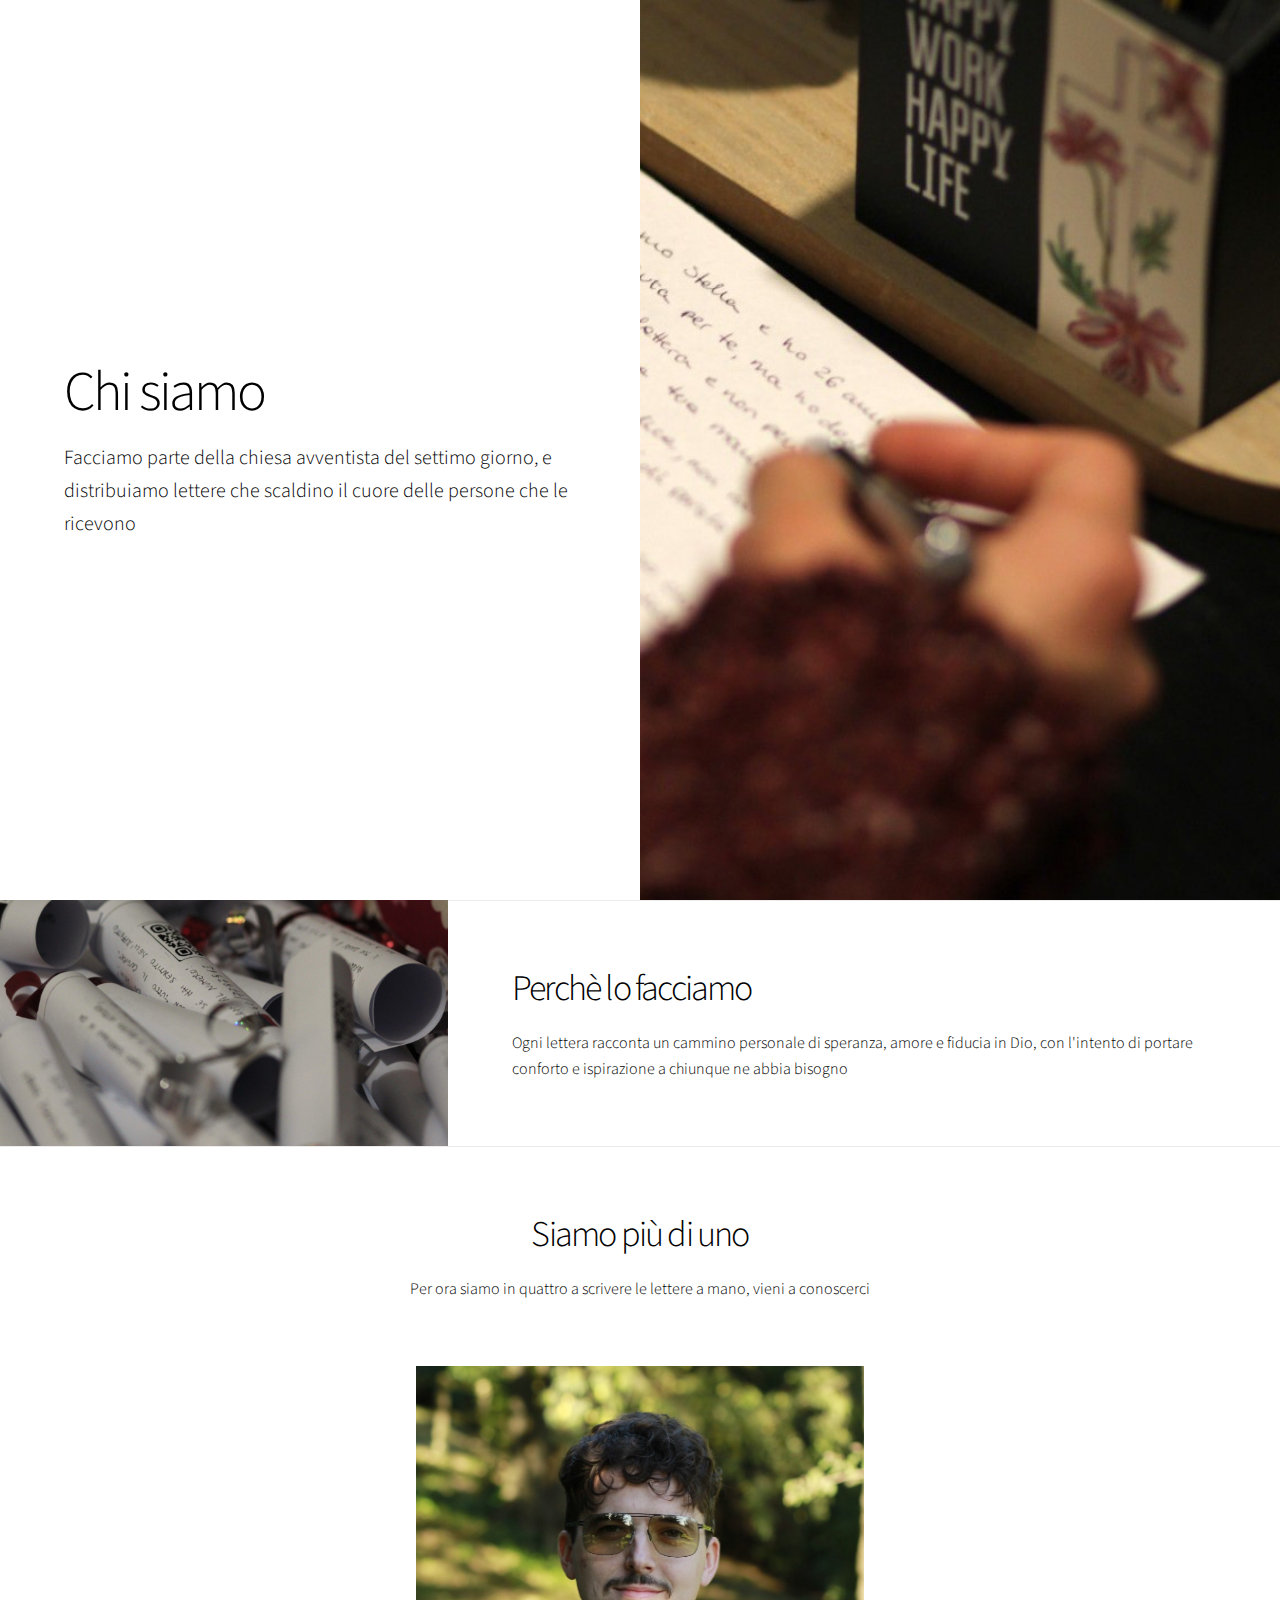
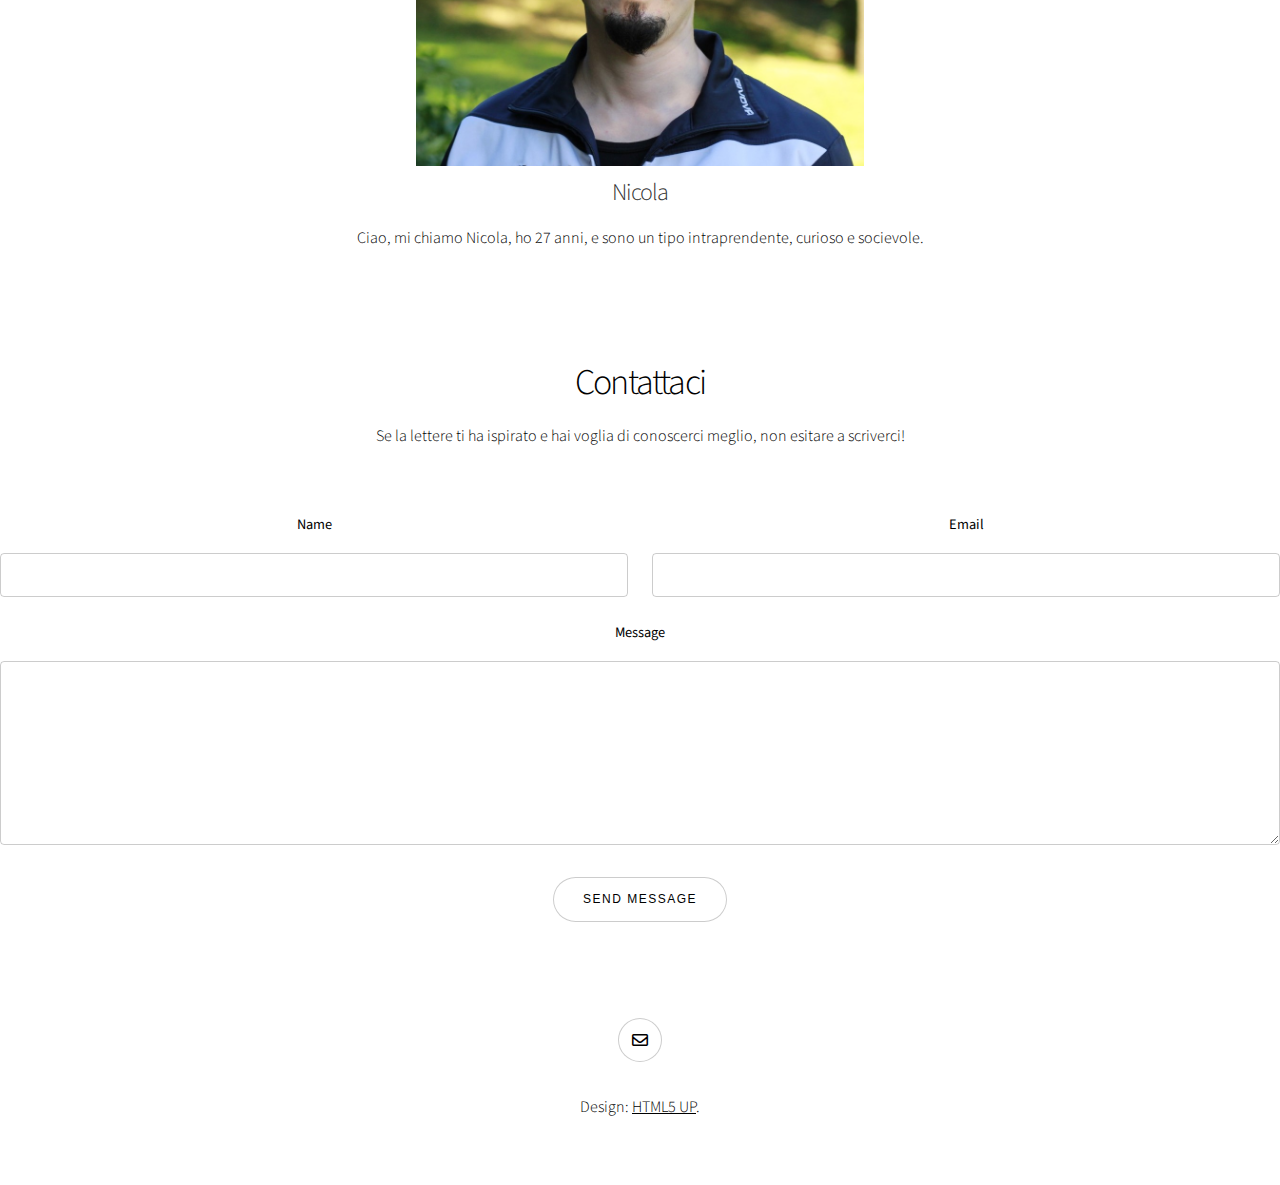
==== commit 44b13555: "Aggiornamento con piccole correzioni in Nicola e Index" ====
--- a/index.html
+++ b/index.html
@@ -33,10 +33,7 @@
 					<section class="spotlight style1 orient-right content-align-left image-position-center onscroll-image-fade-in" id="first">
 						<div class="content">
 							<h2>Perchè lo facciamo</h2>
-							<p>Lorem ipsum dolor sit amet, consectetur adipiscing elit. Morbi id ante sed ex pharetra lacinia sit amet vel massa. Donec facilisis laoreet nulla eu bibendum. Donec ut ex risus. Fusce lorem lectus, pharetra pretium massa et, hendrerit vestibulum odio lorem ipsum dolor sit amet.</p>
-							<ul class="actions stacked">
-								<li><a href="#" class="button">Learn More</a></li>
-							</ul>
+							<p>Ogni lettera racconta un cammino personale di speranza, amore e fiducia in Dio, con l'intento di portare conforto e ispirazione a chiunque ne abbia bisogno</p>
 						</div>
 						<div class="image">
 							<img src="images/spotlight01.jpg" alt="" />
@@ -47,7 +44,7 @@
 				<!-- Five -->
 					<section class="wrapper style1 align-center">
 						<div class="inner">
-							<h2>Siamo in quattro</h2>
+							<h2>Siamo più di uno</h2>
 							<p>Per ora siamo in quattro a scrivere le lettere a mano, vieni a conoscerci </p>
 						</div>
 
@@ -193,8 +190,8 @@
 				<!-- Six -->
 					<section class="wrapper style1 align-center">
 						<div class="inner">
-							<h2>Ipsum sed consequat</h2>
-							<p>Lorem ipsum dolor sit amet, consectetur adipiscing elit. Morbi id ante sed ex pharetra lacinia sit amet vel massa. Donec facilisis laoreet nulla eu bibendum. Donec ut ex risus. Fusce lorem lectus, pharetra pretium massa et, hendrerit vestibulum odio lorem ipsum.</p>
+							<h2>Contattaci</h2>
+							<p>Se la lettere ti ha ispirato e hai voglia di conoscerci meglio, non esitare a scriverci!</p>
 						</div>
 					</section>
 
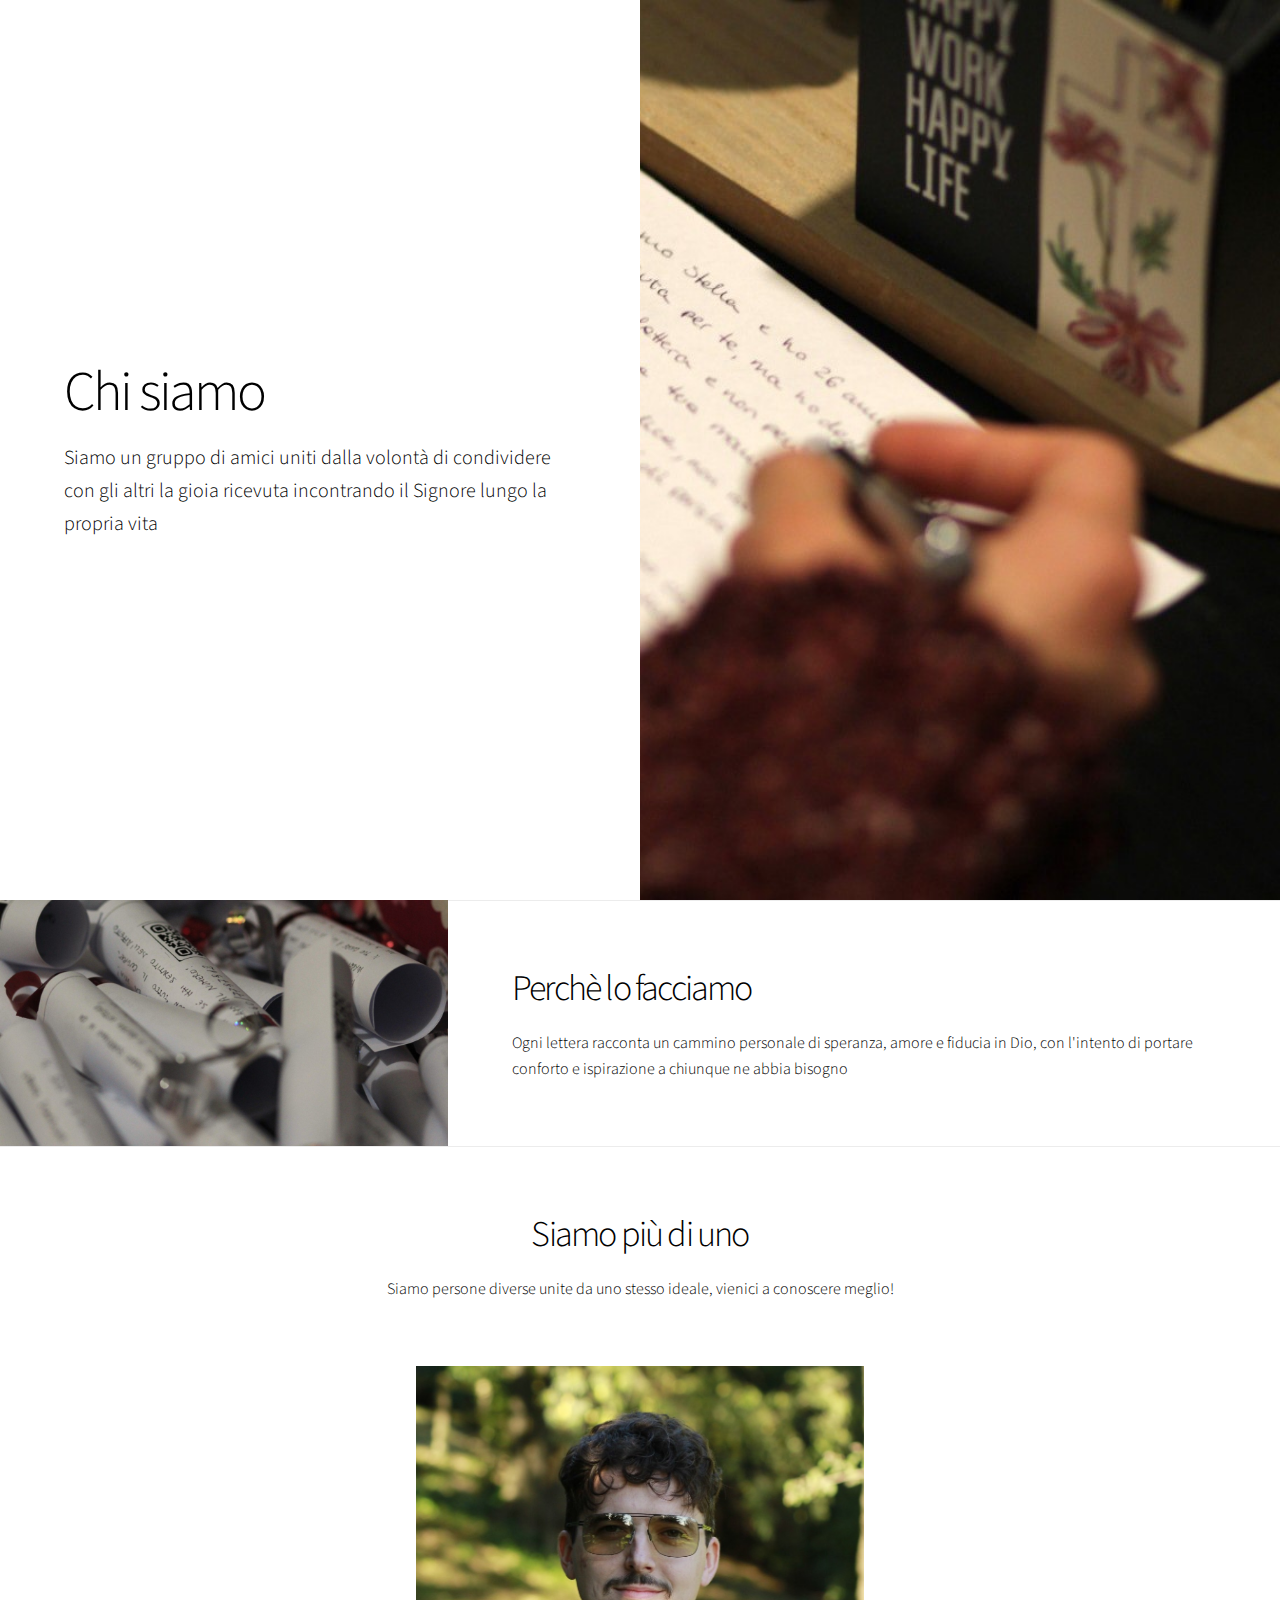
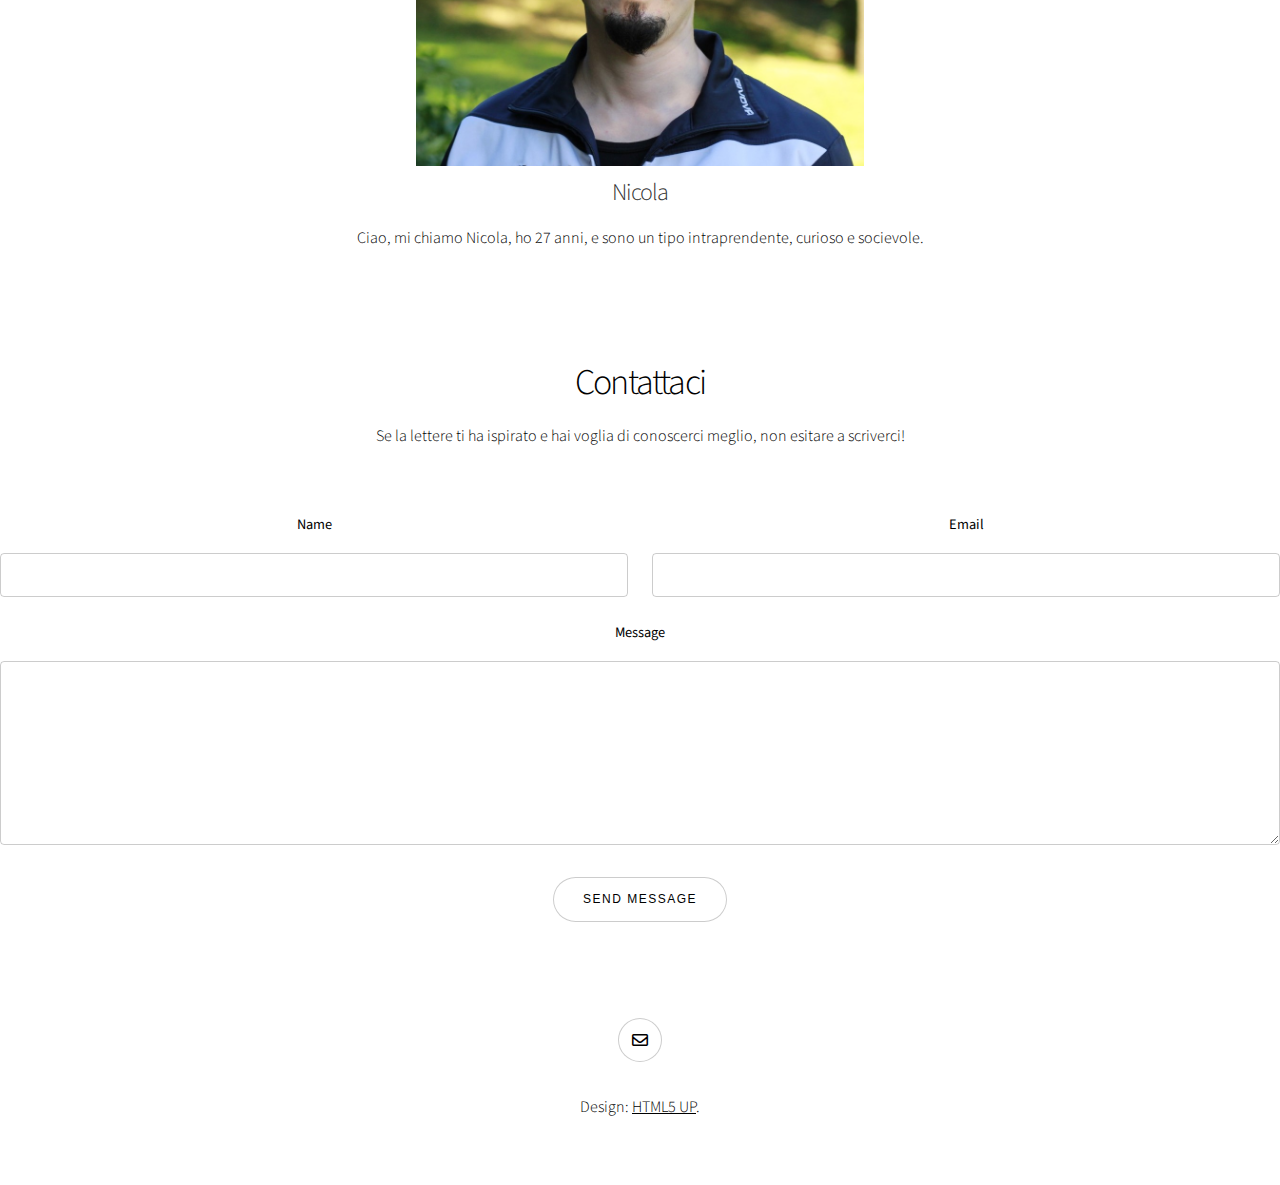
==== commit 4336e315: "Generic changes" ====
--- a/index.html
+++ b/index.html
@@ -6,7 +6,7 @@
 -->
 <html>
 	<head>
-		<title>Story by HTML5 UP</title>
+		<title>Lettere</title>
 		<meta charset="utf-8" />
 		<meta name="viewport" content="width=device-width, initial-scale=1, user-scalable=no" />
 		<link rel="stylesheet" href="assets/css/main.css" />
@@ -21,7 +21,7 @@
 					<section class="banner style1 orient-left content-align-left image-position-right fullscreen onload-image-fade-in onload-content-fade-right">
 						<div class="content">
 							<h1>Chi siamo&nbsp;</h1>
-							<p class="major">Facciamo parte della chiesa avventista del settimo giorno, e distribuiamo lettere che scaldino il&nbsp;cuore delle persone che le ricevono&nbsp; &nbsp; &nbsp;</p>
+							<p class="major">Siamo un gruppo di amici uniti dalla volontà di condividere con gli altri la gioia ricevuta incontrando il Signore lungo la propria vita</p>
 							
 						</div>
 						<div class="image">
@@ -45,7 +45,7 @@
 					<section class="wrapper style1 align-center">
 						<div class="inner">
 							<h2>Siamo più di uno</h2>
-							<p>Per ora siamo in quattro a scrivere le lettere a mano, vieni a conoscerci </p>
+							<p>Siamo persone diverse unite da uno stesso ideale, vienici a conoscere meglio! </p>
 						</div>
 
 						    <!-- Stile CSS -->
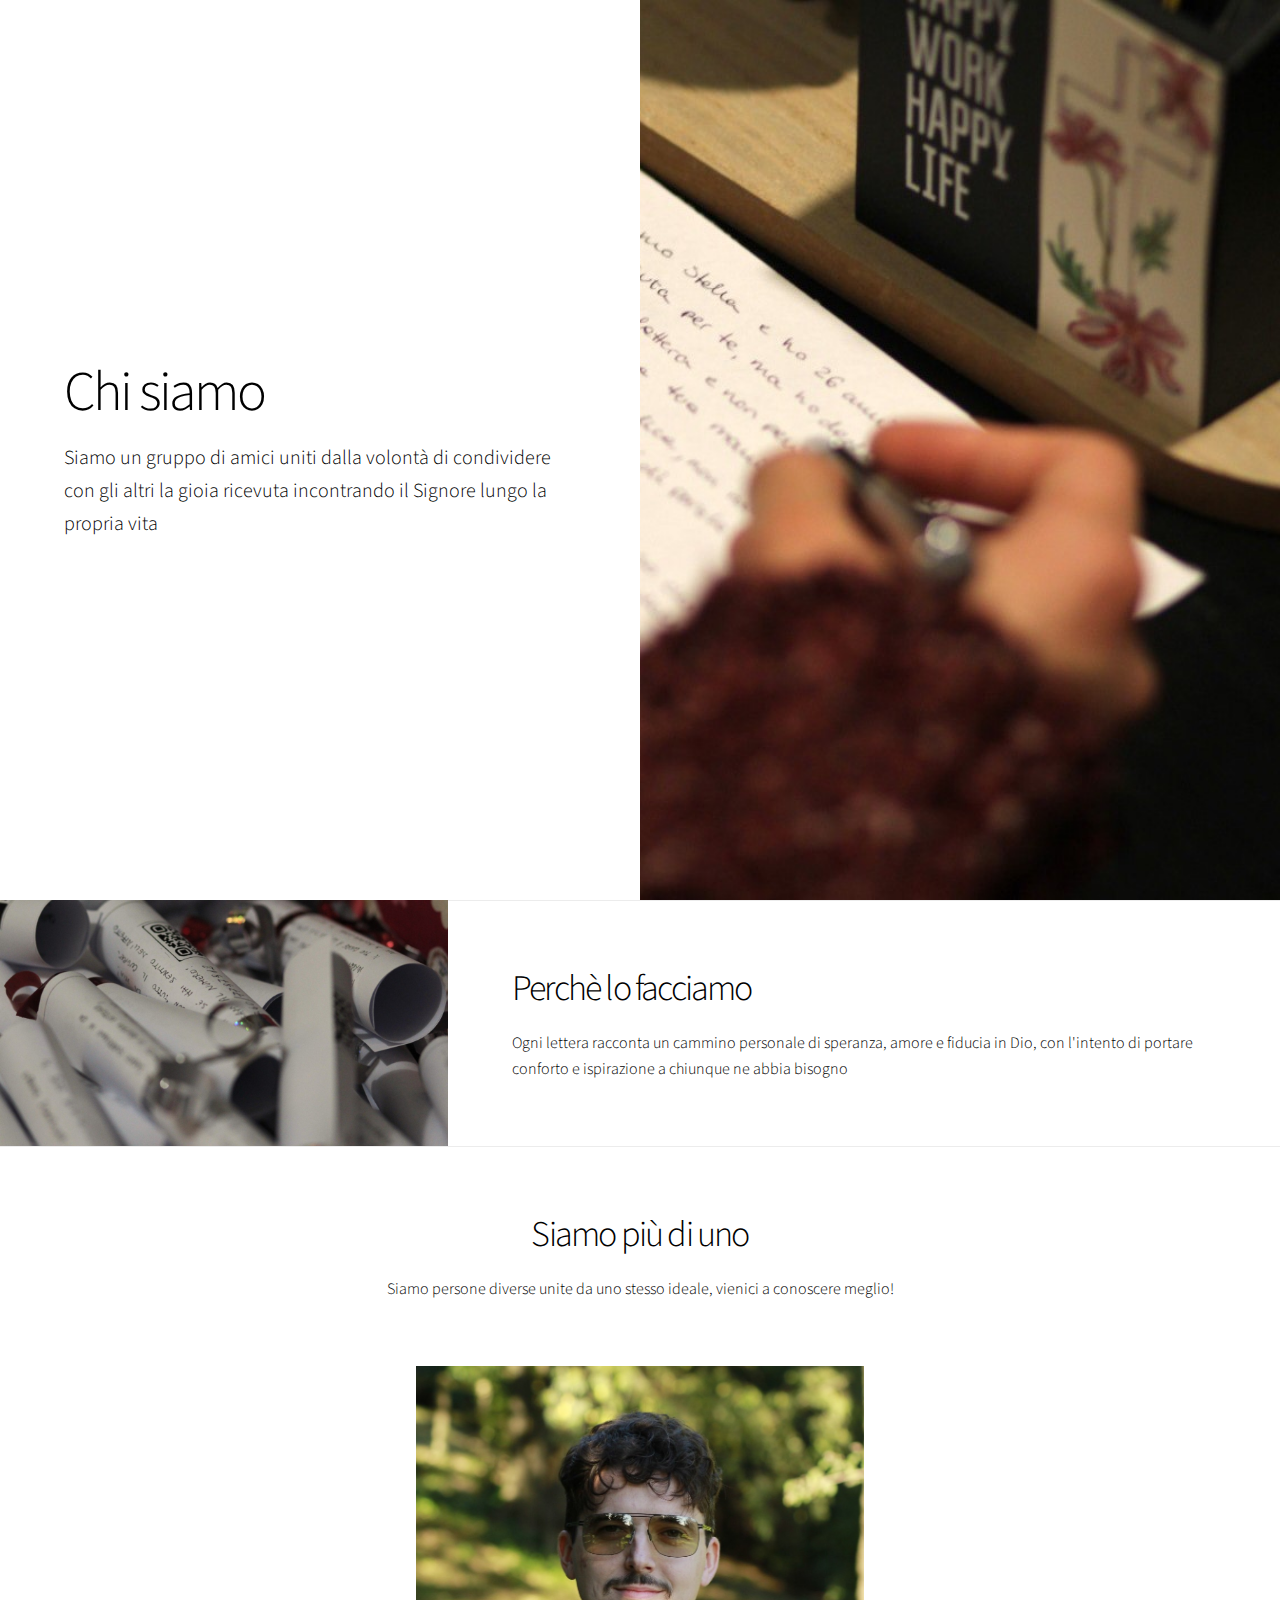
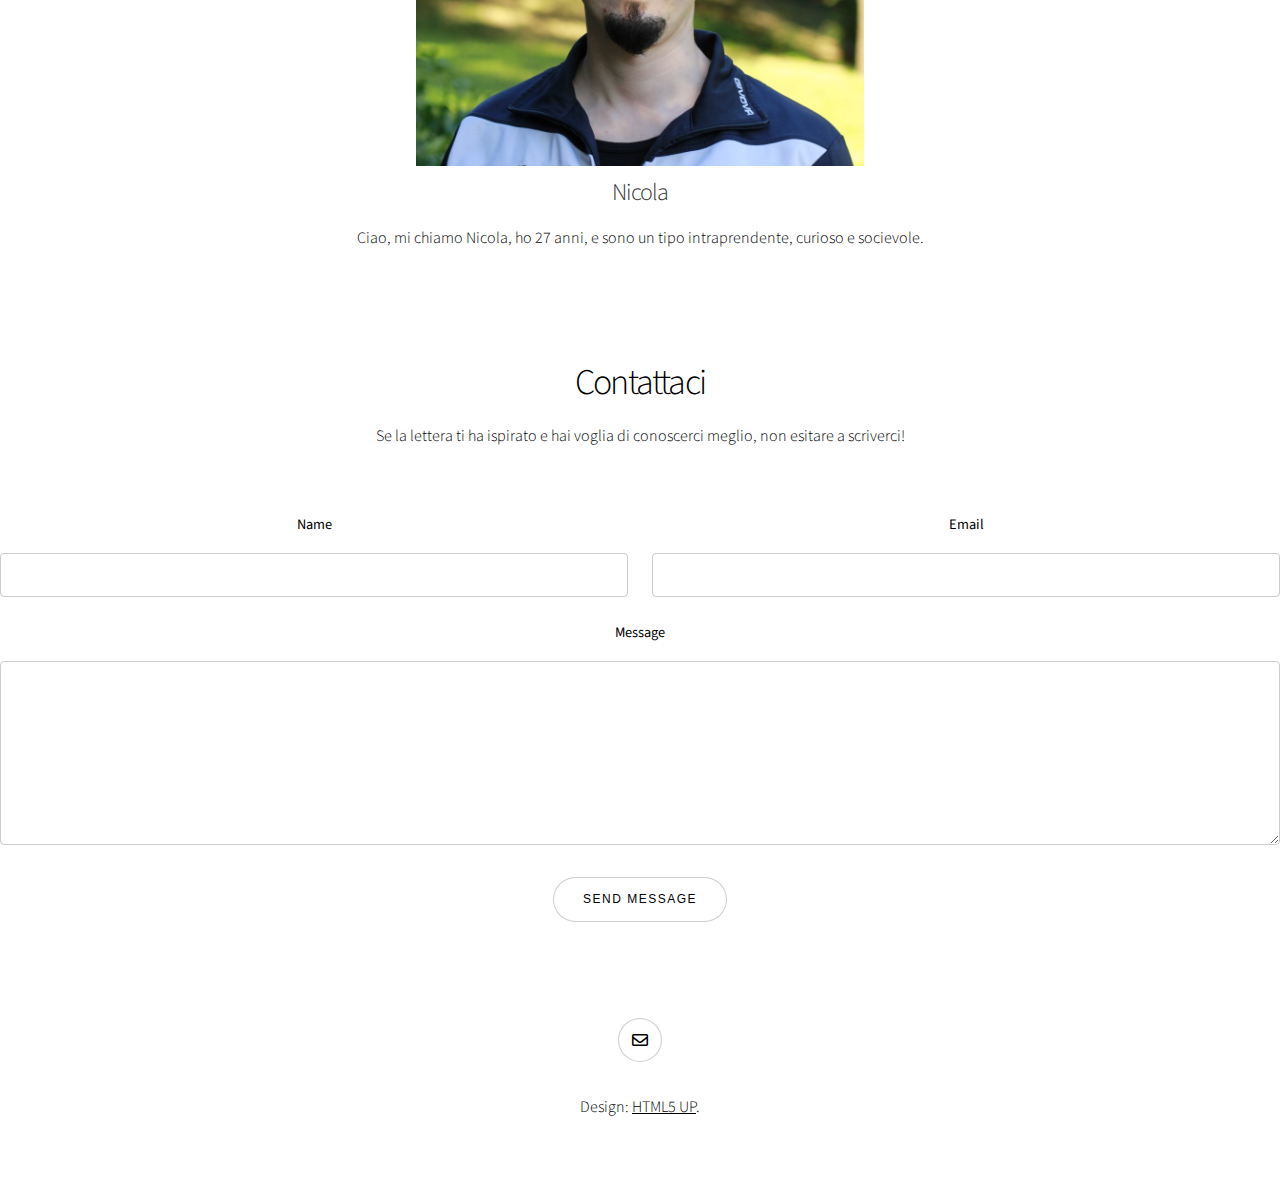
==== commit c83d8397: "Modulo Nicola" ====
--- a/index.html
+++ b/index.html
@@ -191,7 +191,7 @@
 					<section class="wrapper style1 align-center">
 						<div class="inner">
 							<h2>Contattaci</h2>
-							<p>Se la lettere ti ha ispirato e hai voglia di conoscerci meglio, non esitare a scriverci!</p>
+							<p>Se la lettera ti ha ispirato e hai voglia di conoscerci meglio, non esitare a scriverci!</p>
 						</div>
 					</section>
 
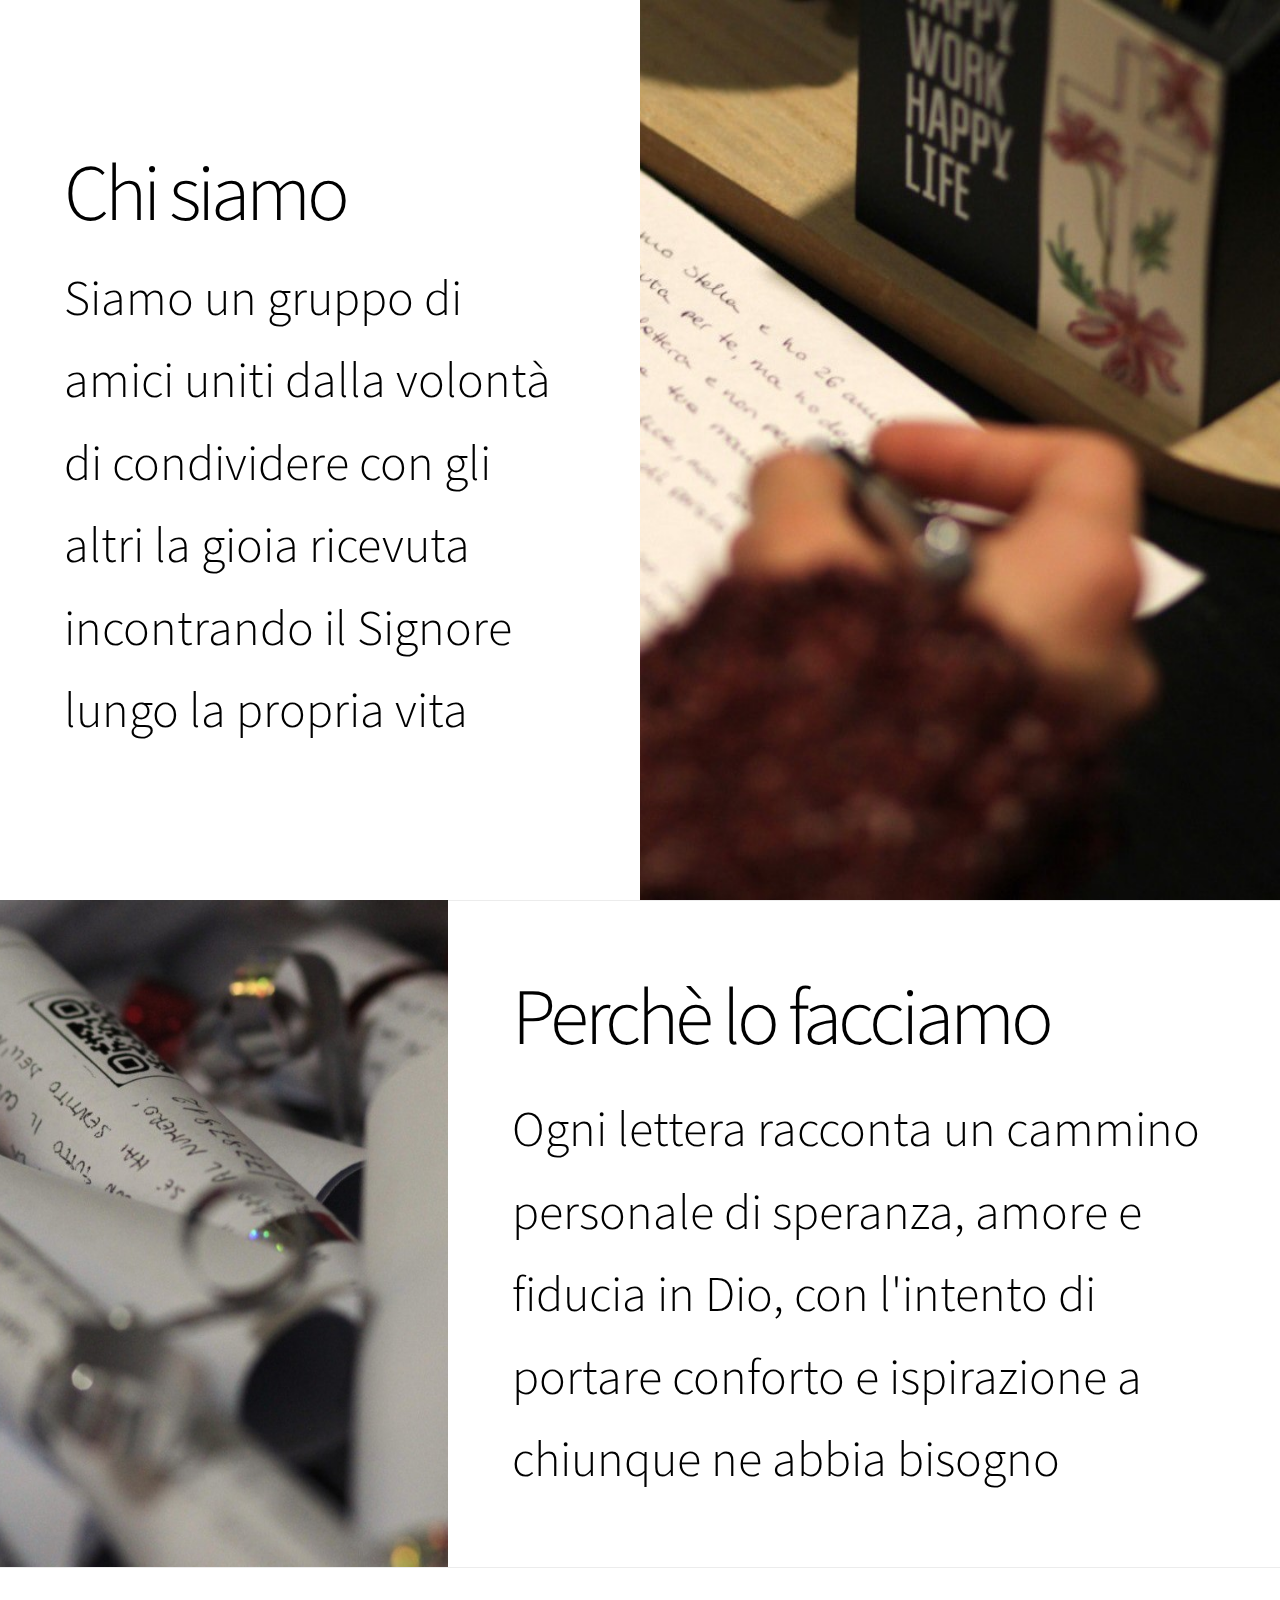
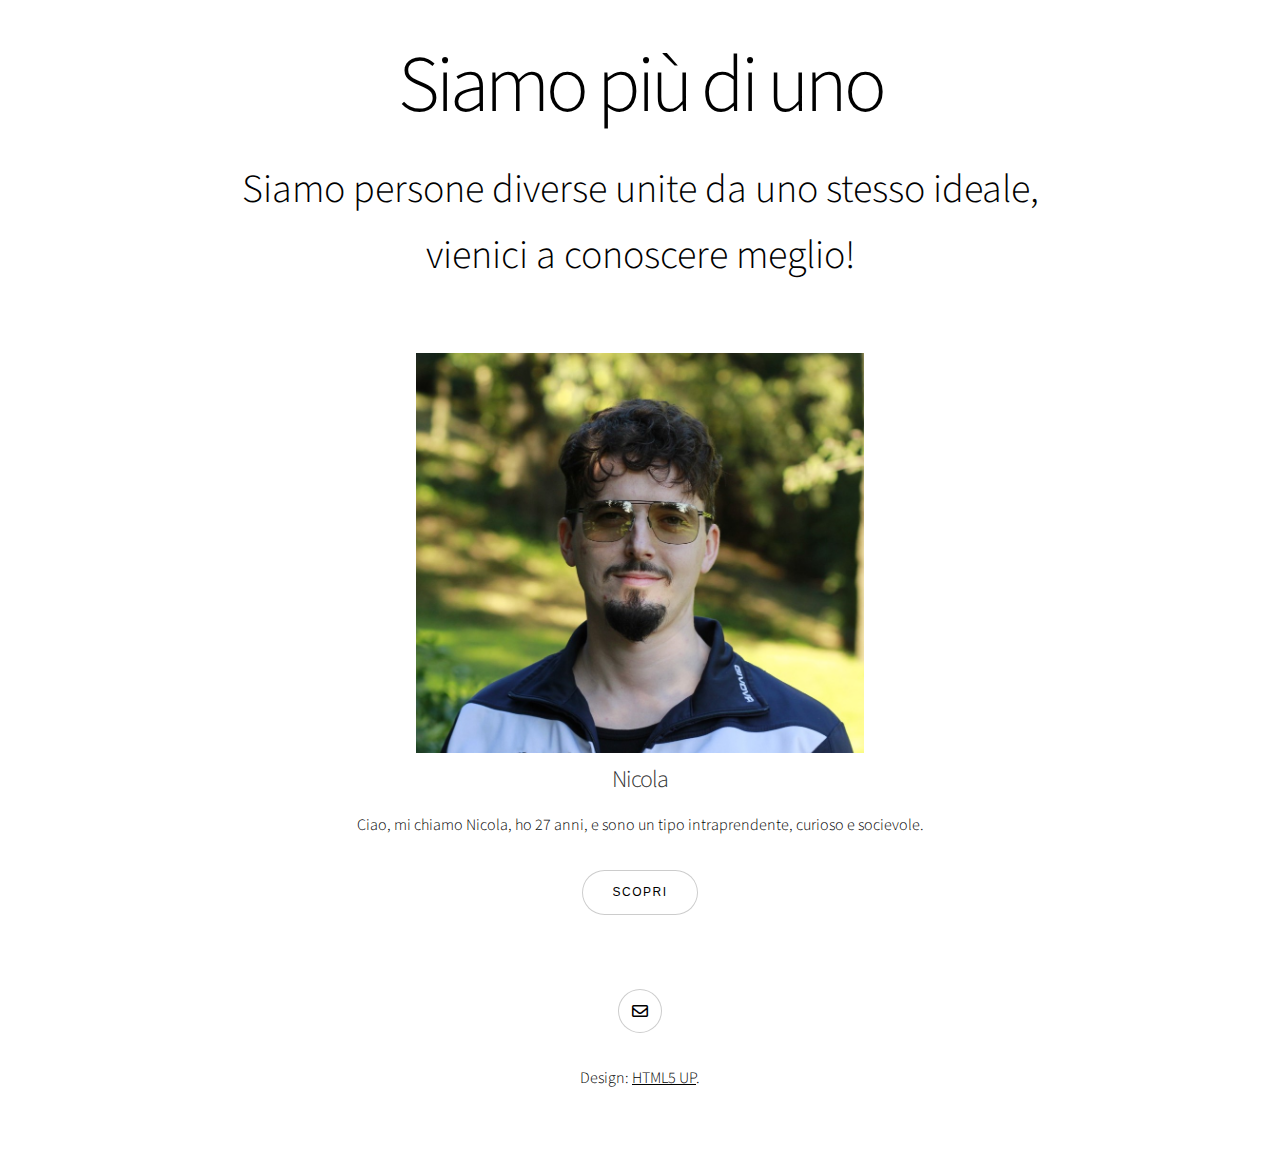
==== commit 238c6e18: "V1.0 of Index" ====
--- a/index.html
+++ b/index.html
@@ -20,9 +20,9 @@
 				<!-- One -->
 					<section class="banner style1 orient-left content-align-left image-position-right fullscreen onload-image-fade-in onload-content-fade-right">
 						<div class="content">
-							<h1>Chi siamo&nbsp;</h1>
-							<p class="major">Siamo un gruppo di amici uniti dalla volontà di condividere con gli altri la gioia ricevuta incontrando il Signore lungo la propria vita</p>
-							
+							<h1 style="font-size: 80px;">Chi siamo&nbsp;</h1>
+                            <p class="major" style="font-size: 50px;">Siamo un gruppo di amici uniti dalla volontà di condividere con gli altri la gioia ricevuta incontrando il Signore lungo la propria vita</p>
+
 						</div>
 						<div class="image">
 							<img src="images/banner.jpg" alt="" />
@@ -32,8 +32,8 @@
 				<!-- Two -->
 					<section class="spotlight style1 orient-right content-align-left image-position-center onscroll-image-fade-in" id="first">
 						<div class="content">
-							<h2>Perchè lo facciamo</h2>
-							<p>Ogni lettera racconta un cammino personale di speranza, amore e fiducia in Dio, con l'intento di portare conforto e ispirazione a chiunque ne abbia bisogno</p>
+							<h2 style="font-size: 80px;">Perchè lo facciamo</h2>
+							<p class="major" style="font-size: 50px;">Ogni lettera racconta un cammino personale di speranza, amore e fiducia in Dio, con l'intento di portare conforto e ispirazione a chiunque ne abbia bisogno</p>
 						</div>
 						<div class="image">
 							<img src="images/spotlight01.jpg" alt="" />
@@ -44,8 +44,8 @@
 				<!-- Five -->
 					<section class="wrapper style1 align-center">
 						<div class="inner">
-							<h2>Siamo più di uno</h2>
-							<p>Siamo persone diverse unite da uno stesso ideale, vienici a conoscere meglio! </p>
+							<h2 style="font-size: 80px;">Siamo più di uno</h2>
+							<p style="font-size: 40px;">Siamo persone diverse unite da uno stesso ideale, vienici a conoscere meglio! </p>
 						</div>
 
 						    <!-- Stile CSS -->
@@ -137,38 +137,72 @@
     </head>
     <body>
         <!-- Slider Section -->
-        <div class="slider-container">
-            <div class="slider">
-                <div class="slide">
-                    <img src="images/nicola.jpg" alt="Nicola" />
-                    <div class="caption">
-                        <h3><a href="nicola.html">Nicola</a></h3>
-                        <p>Ciao, mi chiamo Nicola, ho 27 anni, e sono un tipo intraprendente, curioso e socievole.</p>
-                    </div>
-                </div>
-                <div class="slide">
-                    <img src="images/donatella.jpg" alt="Donatella" />
-                    <div class="caption">
-                        <h3><a href="donatella.html">Donatella</a></h3>
-                        <p>Mi chiamo Donatella, mi piace leggere, scrivere poesie, aiutare le persone, ascoltare...</p>
-                    </div>
-                </div>
-                <div class="slide">
-                    <img src="images/stella.jpg" alt="Stella" />
-                    <div class="caption">
-                        <h3><a href="stella.html">Stella</a></h3>
-                        <p>Ciao, mi chiamo Stella. Ho 26 anni e mi piace dedicare il tempo libero ad attività manuali e creative come il lavoro all’uncinetto e talvolta la pittura.</p>
-                    </div>
-                </div>
-                <div class="slide">
-                    <img src="images/orazio.jpg" alt="Orazio" />
-                    <div class="caption">
-                        <h3><a href="orazio.html">Orazio</a></h3>
-                        <p>Ciao, mi chiamo Orazio, felicemente sposato, ho tre figli e tre adorabili nipotine, mi piace la natura, passeggiare specialmente in montagna.</p>
-                    </div>
-                </div>
-            </div>
-        </div>
+        <!-- Slider Section -->
+<div class="slider-container">
+    <div class="slider">
+        <div class="slide">
+            <img src="images/nicola.jpg" alt="Nicola" />
+            <div class="caption">
+                <h3><a href="nicola.html">Nicola</a></h3>
+                <p>Ciao, mi chiamo Nicola, ho 27 anni, e sono un tipo intraprendente, curioso e socievole.</p>
+                <a href="nicola.html">
+                    <button class="button">
+                        <span class="text">Scopri</span>
+                        <span class="svg">
+                            </svg>
+                        </span>
+                    </button>
+                </a>
+            </div>
+        </div>
+        <div class="slide">
+            <img src="images/donatella.jpg" alt="Donatella" />
+            <div class="caption">
+                <h3><a href="donatella.html">Donatella</a></h3>
+                <p>Mi chiamo Donatella, mi piace leggere, scrivere poesie, aiutare le persone, ascoltare...</p>
+                <a href="donatella.html">
+                    <button class="button">
+                        <span class="text">Scopri</span>
+                        <span class="svg">
+                            <!-- SVG remains the same -->
+                        </span>
+                    </button>
+                </a>
+            </div>
+        </div>
+        <div class="slide">
+            <img src="images/stella.jpg" alt="Stella" />
+            <div class="caption">
+                <h3><a href="stella.html">Stella</a></h3>
+                <p>Ciao, mi chiamo Stella. Ho 26 anni e mi piace dedicare il tempo libero ad attività manuali e creative come il lavoro all’uncinetto e talvolta la pittura.</p>
+                <a href="stella.html">
+                    <button class="button">
+                        <span class="text">Scopri</span>
+                        <span class="svg">
+                            <!-- SVG remains the same -->
+                        </span>
+                    </button>
+                </a>
+            </div>
+        </div>
+        <div class="slide">
+            <img src="images/orazio.jpg" alt="Orazio" />
+            <div class="caption">
+                <h3><a href="orazio.html">Orazio</a></h3>
+                <p>Ciao, mi chiamo Orazio, felicemente sposato, ho tre figli e tre adorabili nipotine, mi piace la natura, passeggiare specialmente in montagna.</p>
+                <a href="orazio.html">
+                    <button class="button">
+                        <span class="text">Scopri</span>
+                        <span class="svg">
+                            <!-- SVG remains the same -->
+                        </span>
+                    </button>
+                </a>
+            </div>
+        </div>
+    </div>
+</div>
+
     
         <!-- Script JavaScript -->
         <script>
@@ -186,68 +220,6 @@
         </script>
     </body>
     </html>
-    
-				<!-- Six -->
-					<section class="wrapper style1 align-center">
-						<div class="inner">
-							<h2>Contattaci</h2>
-							<p>Se la lettera ti ha ispirato e hai voglia di conoscerci meglio, non esitare a scriverci!</p>
-						</div>
-					</section>
-
-				<form id="contactForm">
-    <div class="fields">
-        <div class="field half">
-            <label for="name">Name</label>
-            <input type="text" name="name" id="name" required />
-        </div>
-        <div class="field half">
-            <label for="email">Email</label>
-            <input type="email" name="email" id="email" required />
-        </div>
-        <div class="field">
-            <label for="message">Message</label>
-            <textarea name="message" id="message" rows="6" required></textarea>
-        </div>
-    </div>
-    <ul class="actions special">
-        <li><button type="submit" class="button">Send Message</button></li>
-    </ul>
-</form>
-
-<div id="responseMessage" style="margin-top: 15px; color: green;"></div>
-
-<script>
-    document.querySelector("#contactForm").addEventListener("submit", function(event) {
-        event.preventDefault();
-        const formData = new FormData(event.target);
-        const responseDiv = document.querySelector("#responseMessage");
-
-        fetch("https://script.google.com/macros/s/AKfycbzU9LM7ikgCJUDWmReIJTF2JFe4tj9aMtuCaLJ2SmFWfsxw42N6Mfn-aaVcebyq4VKc/exec", {
-            method: "POST",
-            body: JSON.stringify({
-                name: formData.get("name"),
-                email: formData.get("email"),
-                message: formData.get("message")
-            })
-        })
-        .then(response => {
-            if (response.ok) {
-                responseDiv.textContent = "Messaggio inviato con successo!";
-                responseDiv.style.color = "green";
-                event.target.reset(); // Resetta il modulo
-            } else {
-                responseDiv.textContent = "Errore durante l'invio, riprova.";
-                responseDiv.style.color = "red";
-            }
-        })
-        .catch(() => {
-            responseDiv.textContent = "Errore durante l'invio, riprova.";
-            responseDiv.style.color = "red";
-        });
-    });
-</script>
-
 
 				<!-- Footer -->
 					<footer class="wrapper style1 align-center">
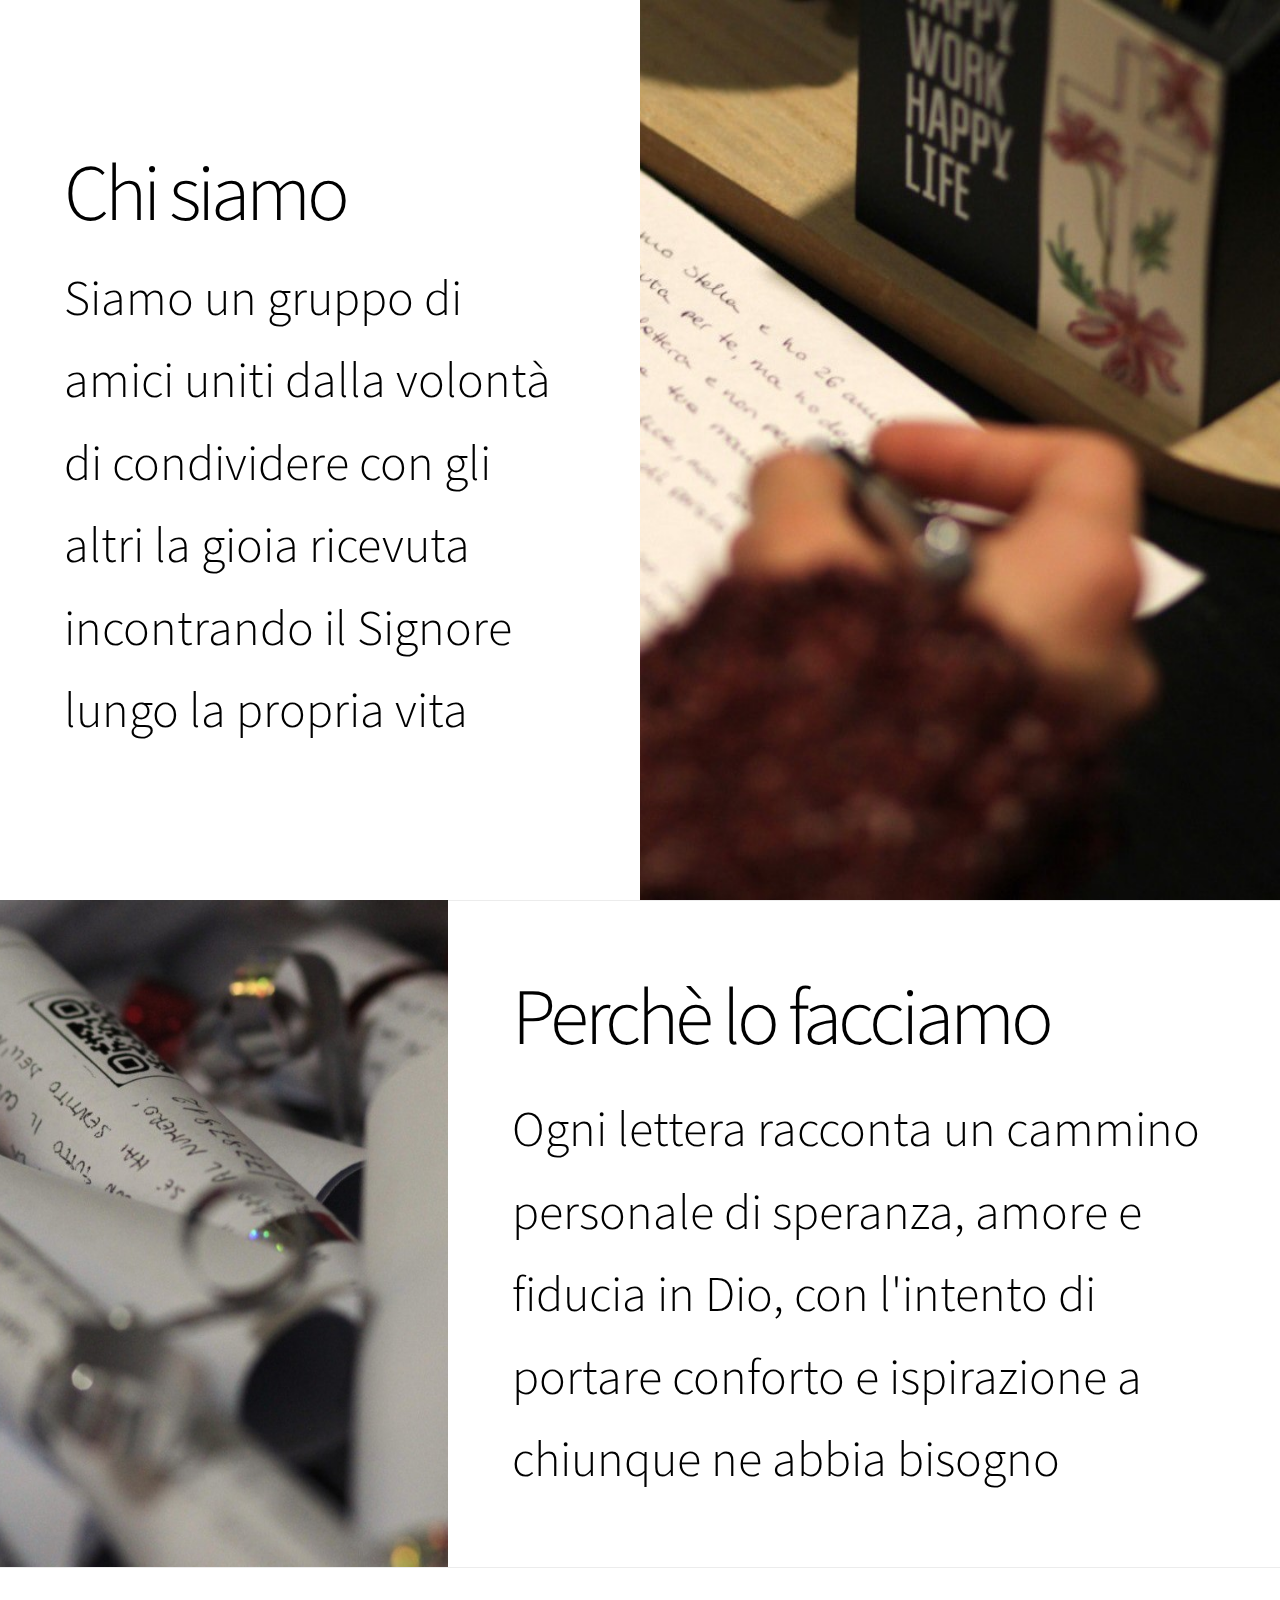
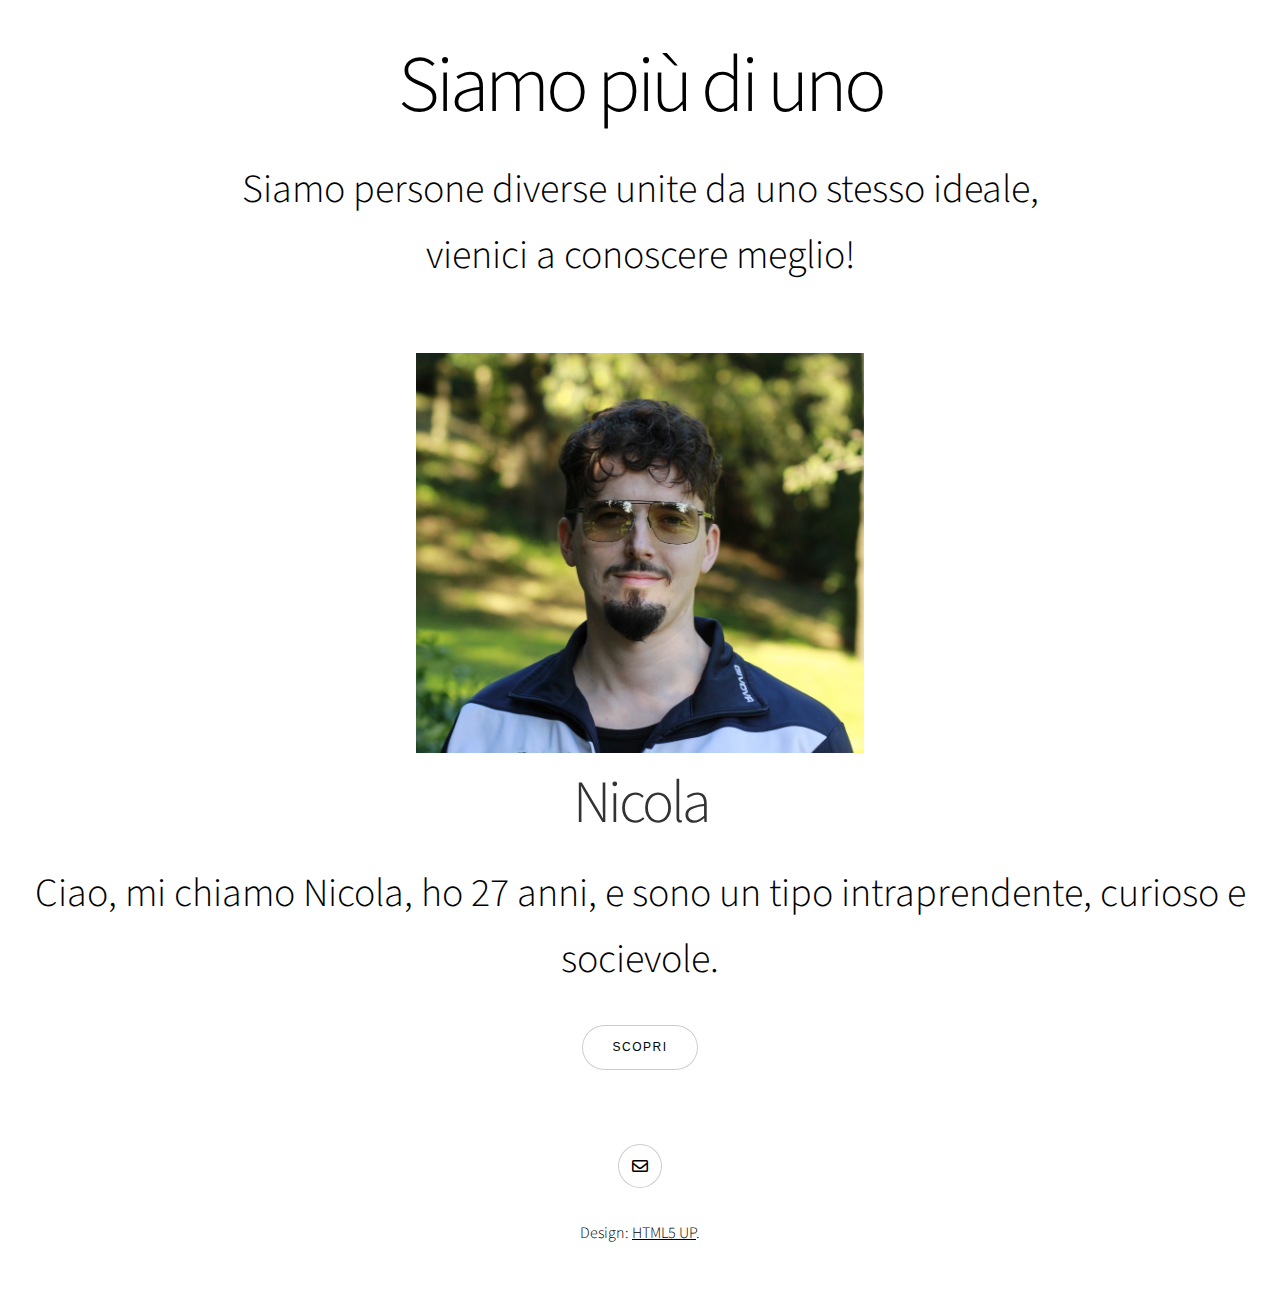
==== commit e8b15ad6: "Update index.html" ====
--- a/index.html
+++ b/index.html
@@ -143,8 +143,8 @@
         <div class="slide">
             <img src="images/nicola.jpg" alt="Nicola" />
             <div class="caption">
-                <h3><a href="nicola.html">Nicola</a></h3>
-                <p>Ciao, mi chiamo Nicola, ho 27 anni, e sono un tipo intraprendente, curioso e socievole.</p>
+                <h3 style="font-size: 60px;"><a href="nicola.html">Nicola</a></h3>
+                <p style="font-size: 40px;">Ciao, mi chiamo Nicola, ho 27 anni, e sono un tipo intraprendente, curioso e socievole.</p>
                 <a href="nicola.html">
                     <button class="button">
                         <span class="text">Scopri</span>
@@ -158,8 +158,8 @@
         <div class="slide">
             <img src="images/donatella.jpg" alt="Donatella" />
             <div class="caption">
-                <h3><a href="donatella.html">Donatella</a></h3>
-                <p>Mi chiamo Donatella, mi piace leggere, scrivere poesie, aiutare le persone, ascoltare...</p>
+                <h3 style="font-size: 60px;"><a href="donatella.html">Donatella</a></h3>
+                <p style="font-size: 40px;">Mi chiamo Donatella, mi piace leggere, scrivere poesie, aiutare le persone, ascoltare...</p>
                 <a href="donatella.html">
                     <button class="button">
                         <span class="text">Scopri</span>
@@ -173,8 +173,8 @@
         <div class="slide">
             <img src="images/stella.jpg" alt="Stella" />
             <div class="caption">
-                <h3><a href="stella.html">Stella</a></h3>
-                <p>Ciao, mi chiamo Stella. Ho 26 anni e mi piace dedicare il tempo libero ad attività manuali e creative come il lavoro all’uncinetto e talvolta la pittura.</p>
+                <h3 style="font-size: 60px;"><a href="stella.html">Stella</a></h3>
+                <p style="font-size: 40px;">Ciao, mi chiamo Stella. Ho 26 anni e mi piace dedicare il tempo libero ad attività manuali e creative come il lavoro all’uncinetto e talvolta la pittura.</p>
                 <a href="stella.html">
                     <button class="button">
                         <span class="text">Scopri</span>
@@ -188,8 +188,8 @@
         <div class="slide">
             <img src="images/orazio.jpg" alt="Orazio" />
             <div class="caption">
-                <h3><a href="orazio.html">Orazio</a></h3>
-                <p>Ciao, mi chiamo Orazio, felicemente sposato, ho tre figli e tre adorabili nipotine, mi piace la natura, passeggiare specialmente in montagna.</p>
+                <h3 style="font-size: 60px;"><a href="orazio.html">Orazio</a></h3>
+                <p style="font-size: 40px;">Ciao, mi chiamo Orazio, felicemente sposato, ho tre figli e tre adorabili nipotine, mi piace la natura, passeggiare specialmente in montagna.</p>
                 <a href="orazio.html">
                     <button class="button">
                         <span class="text">Scopri</span>
